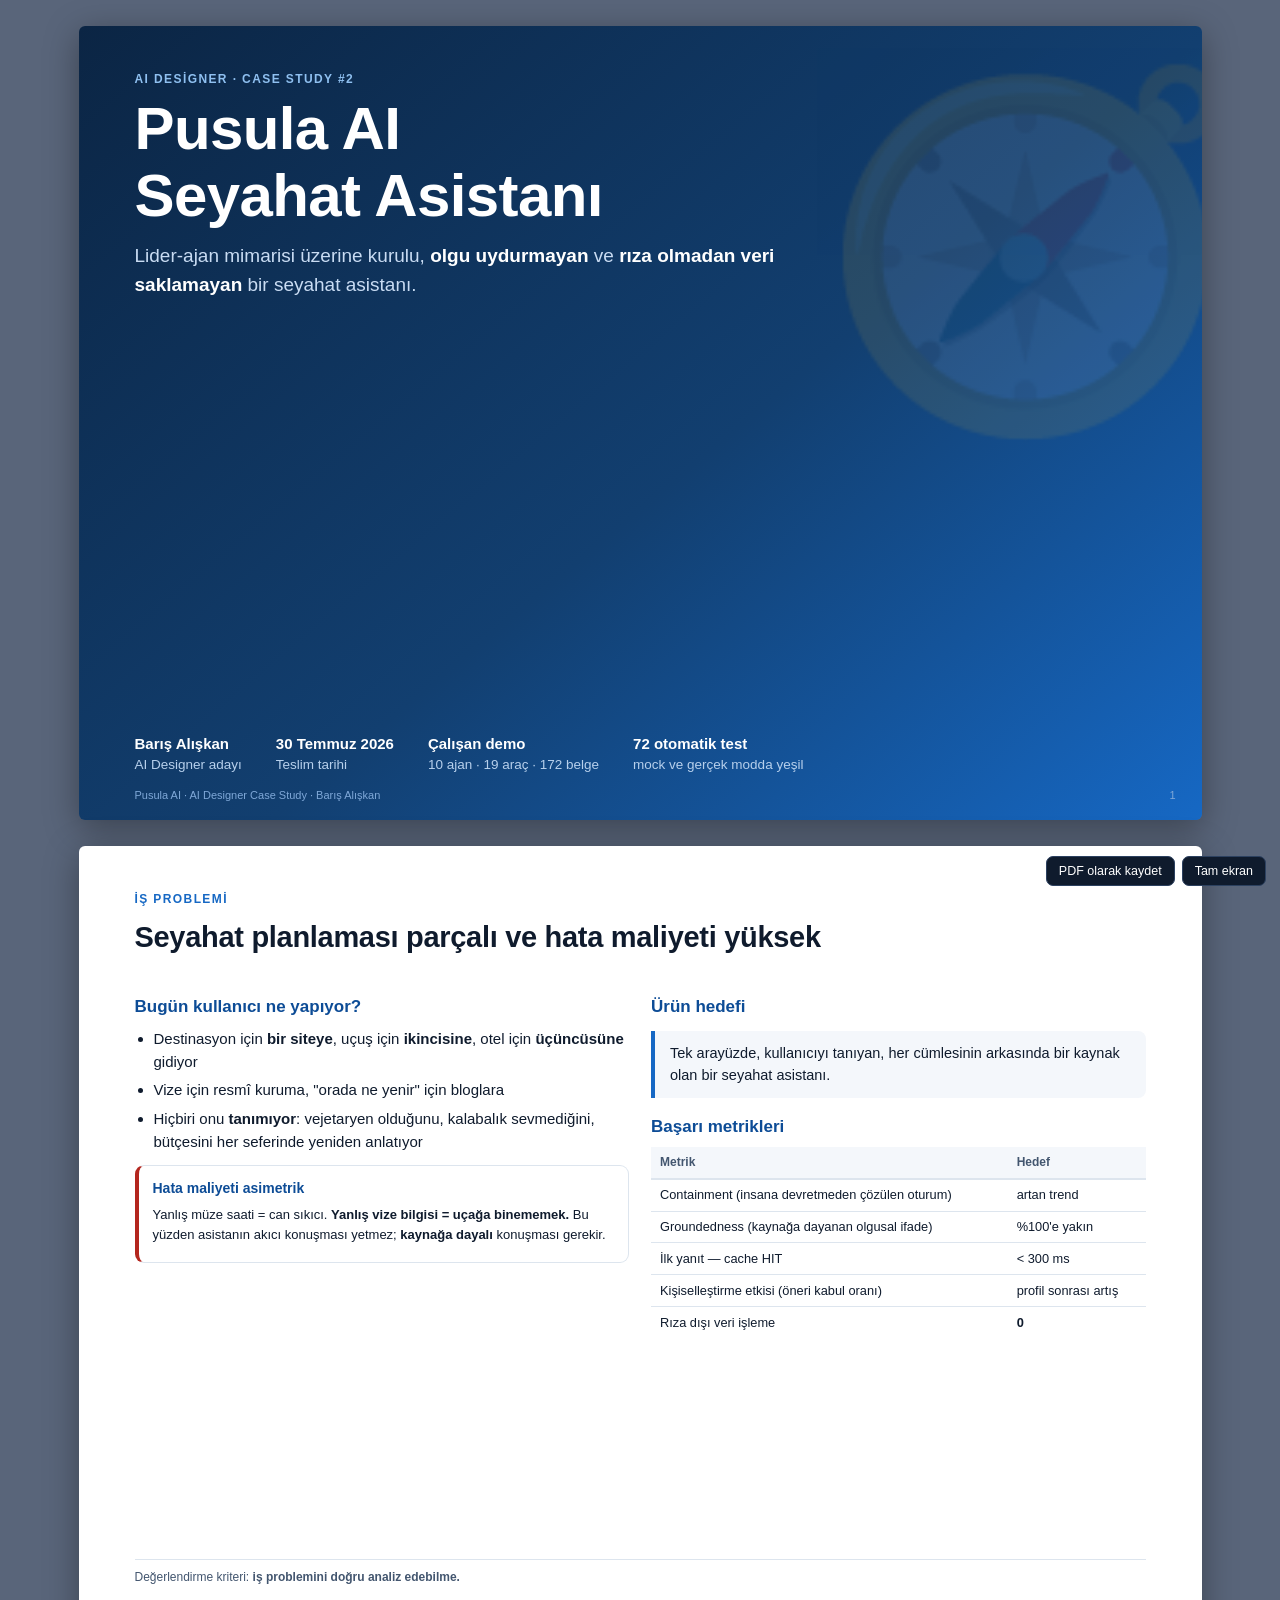
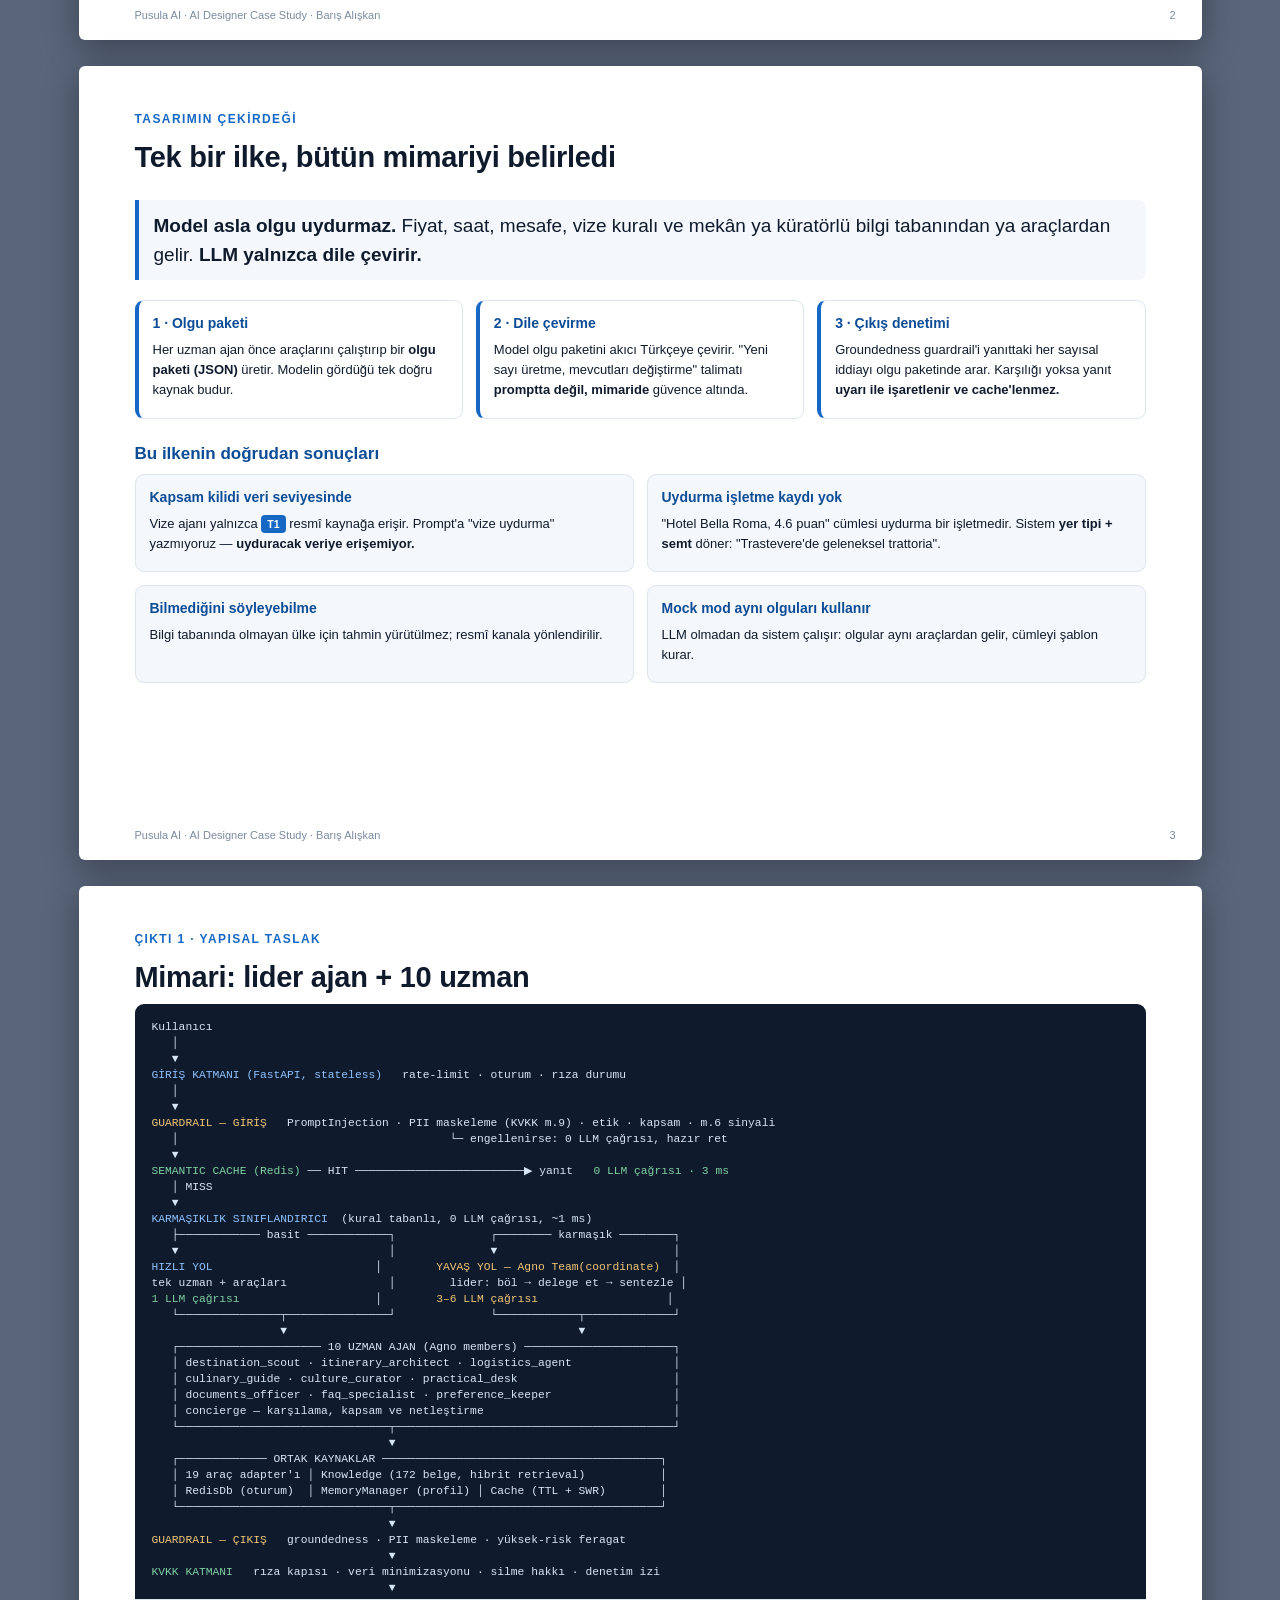
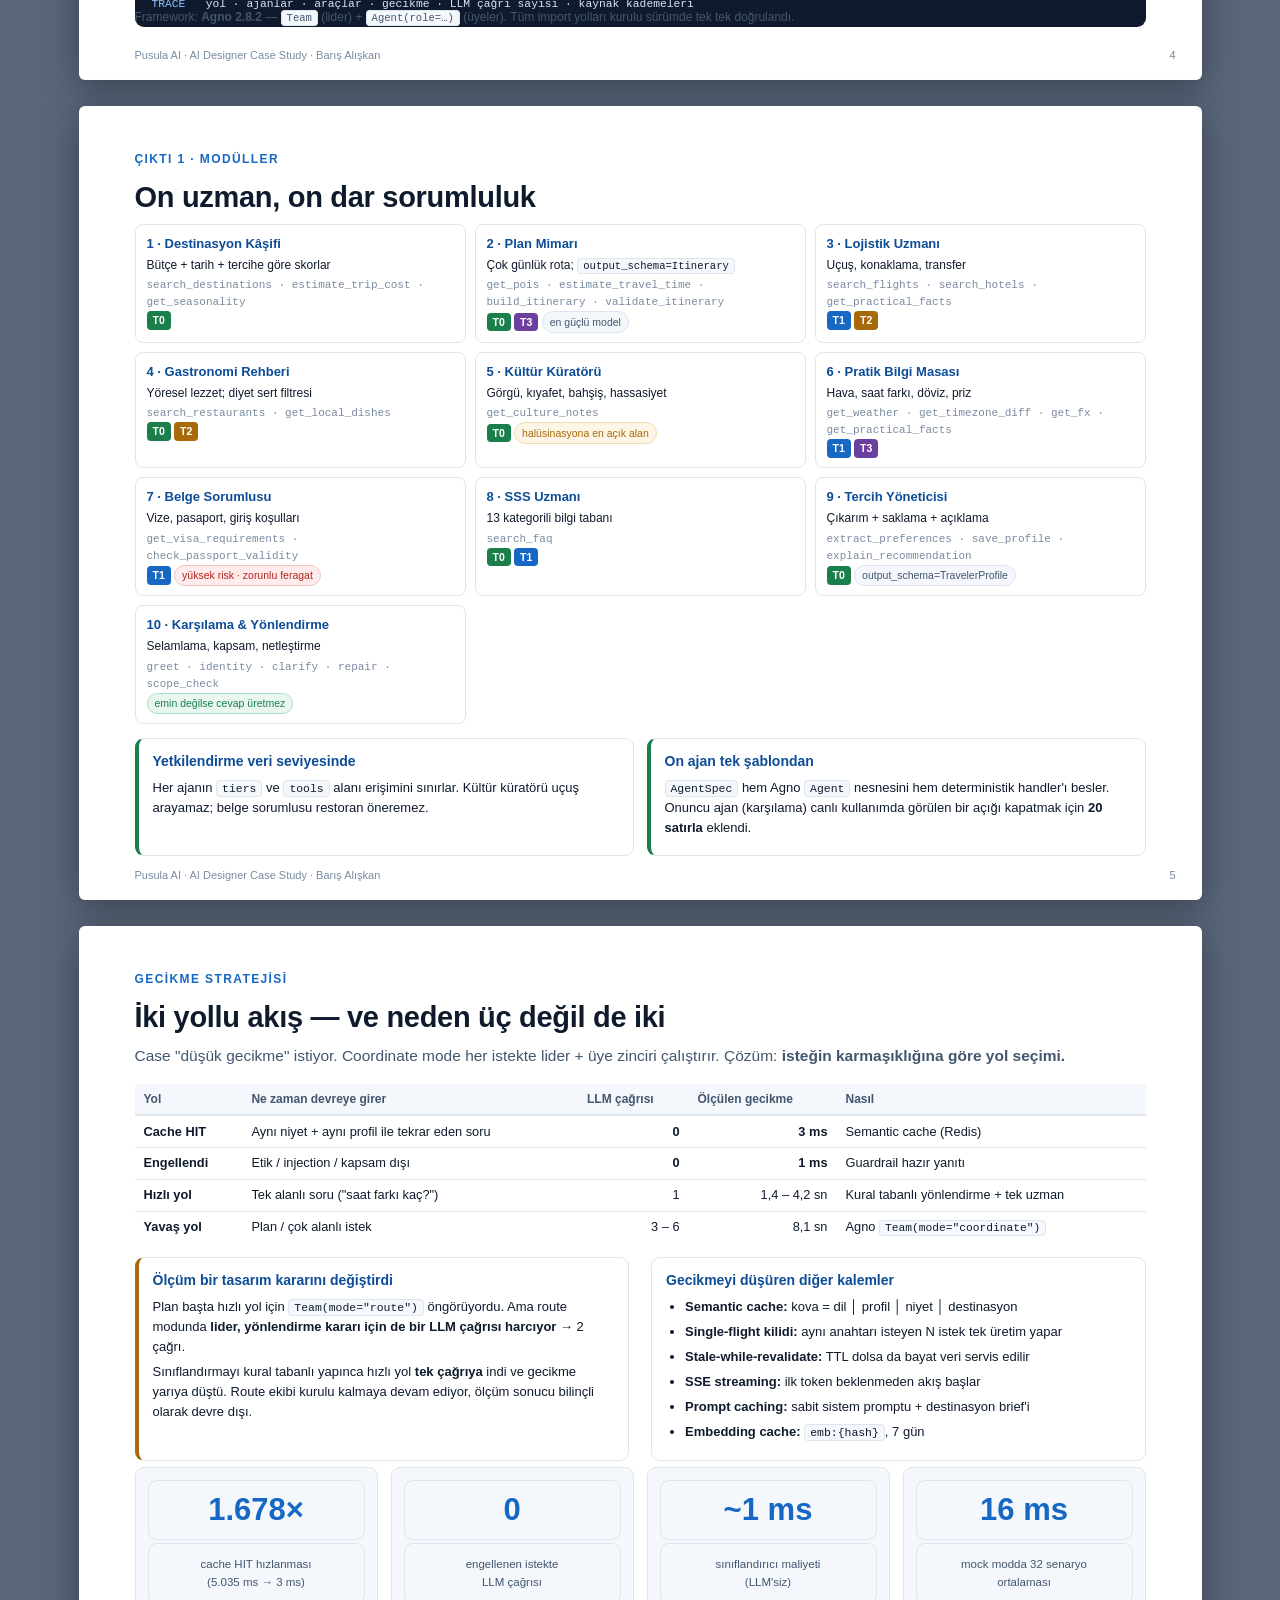
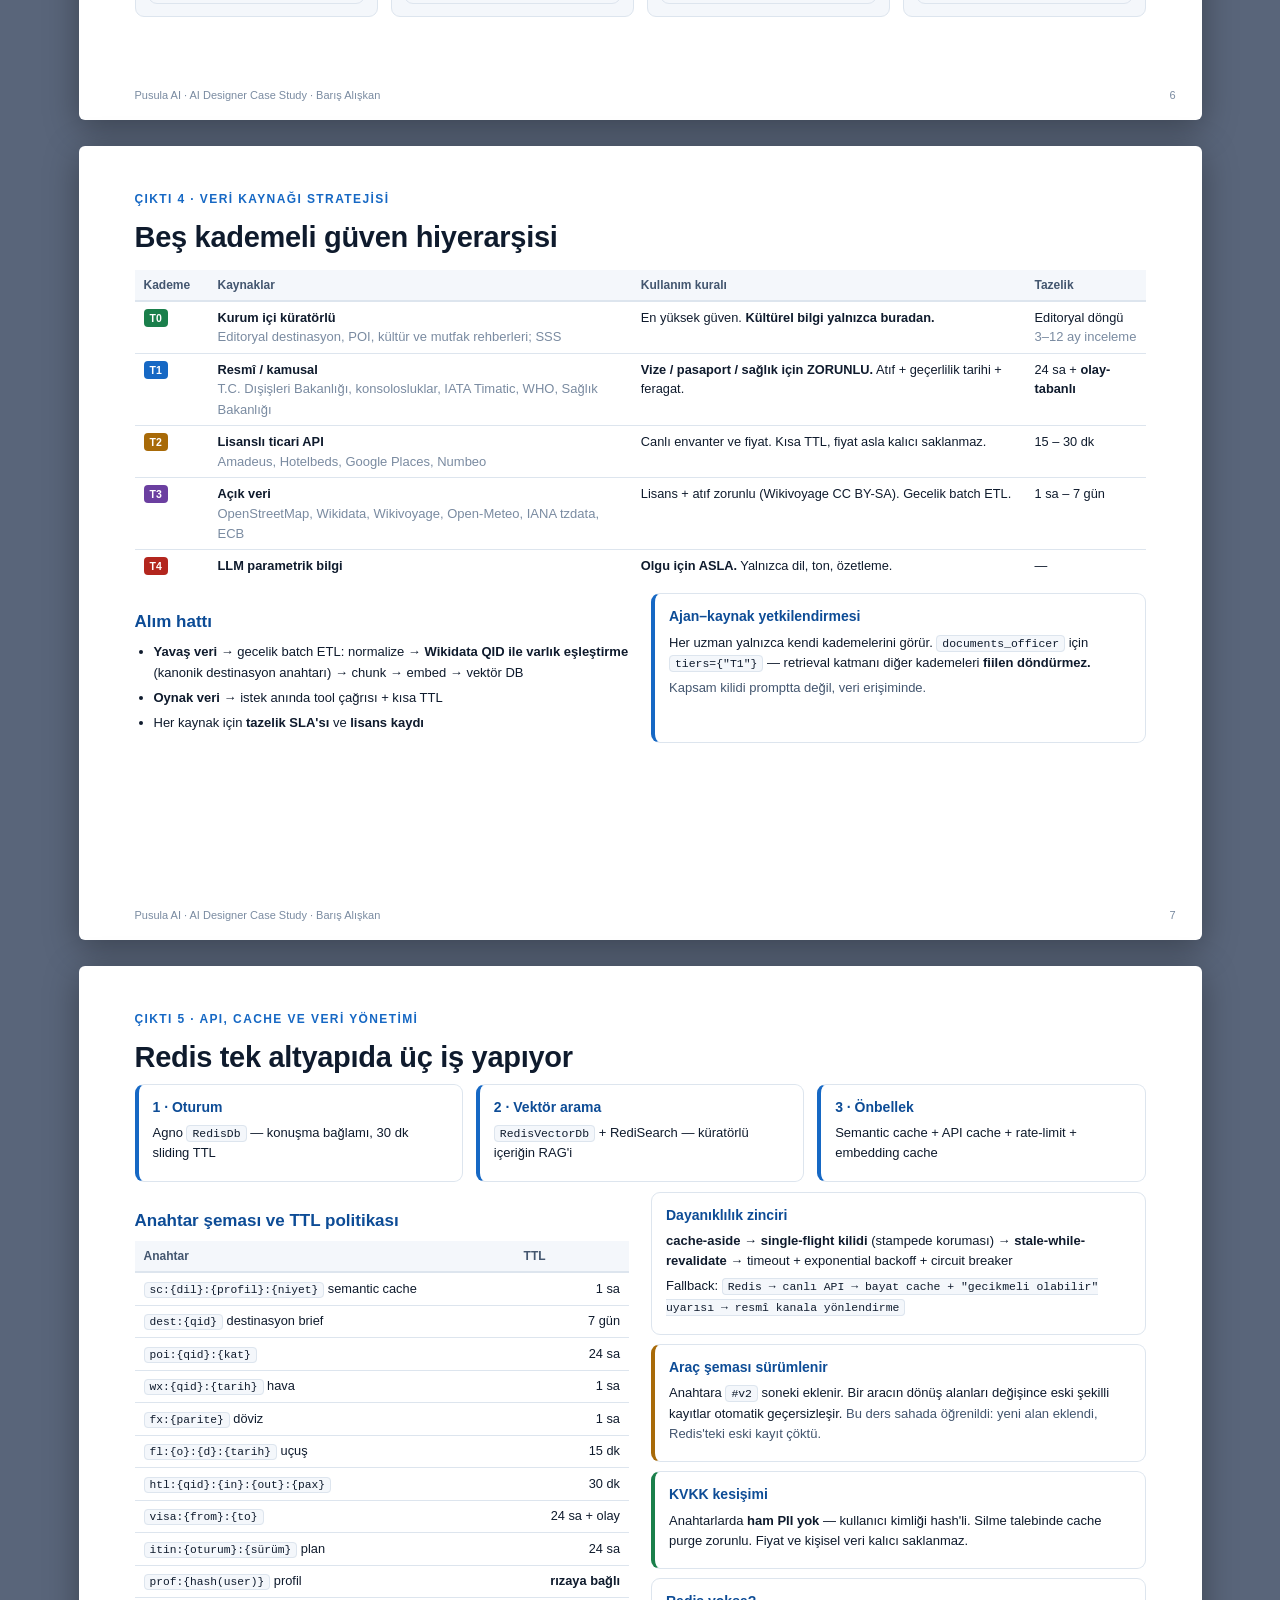
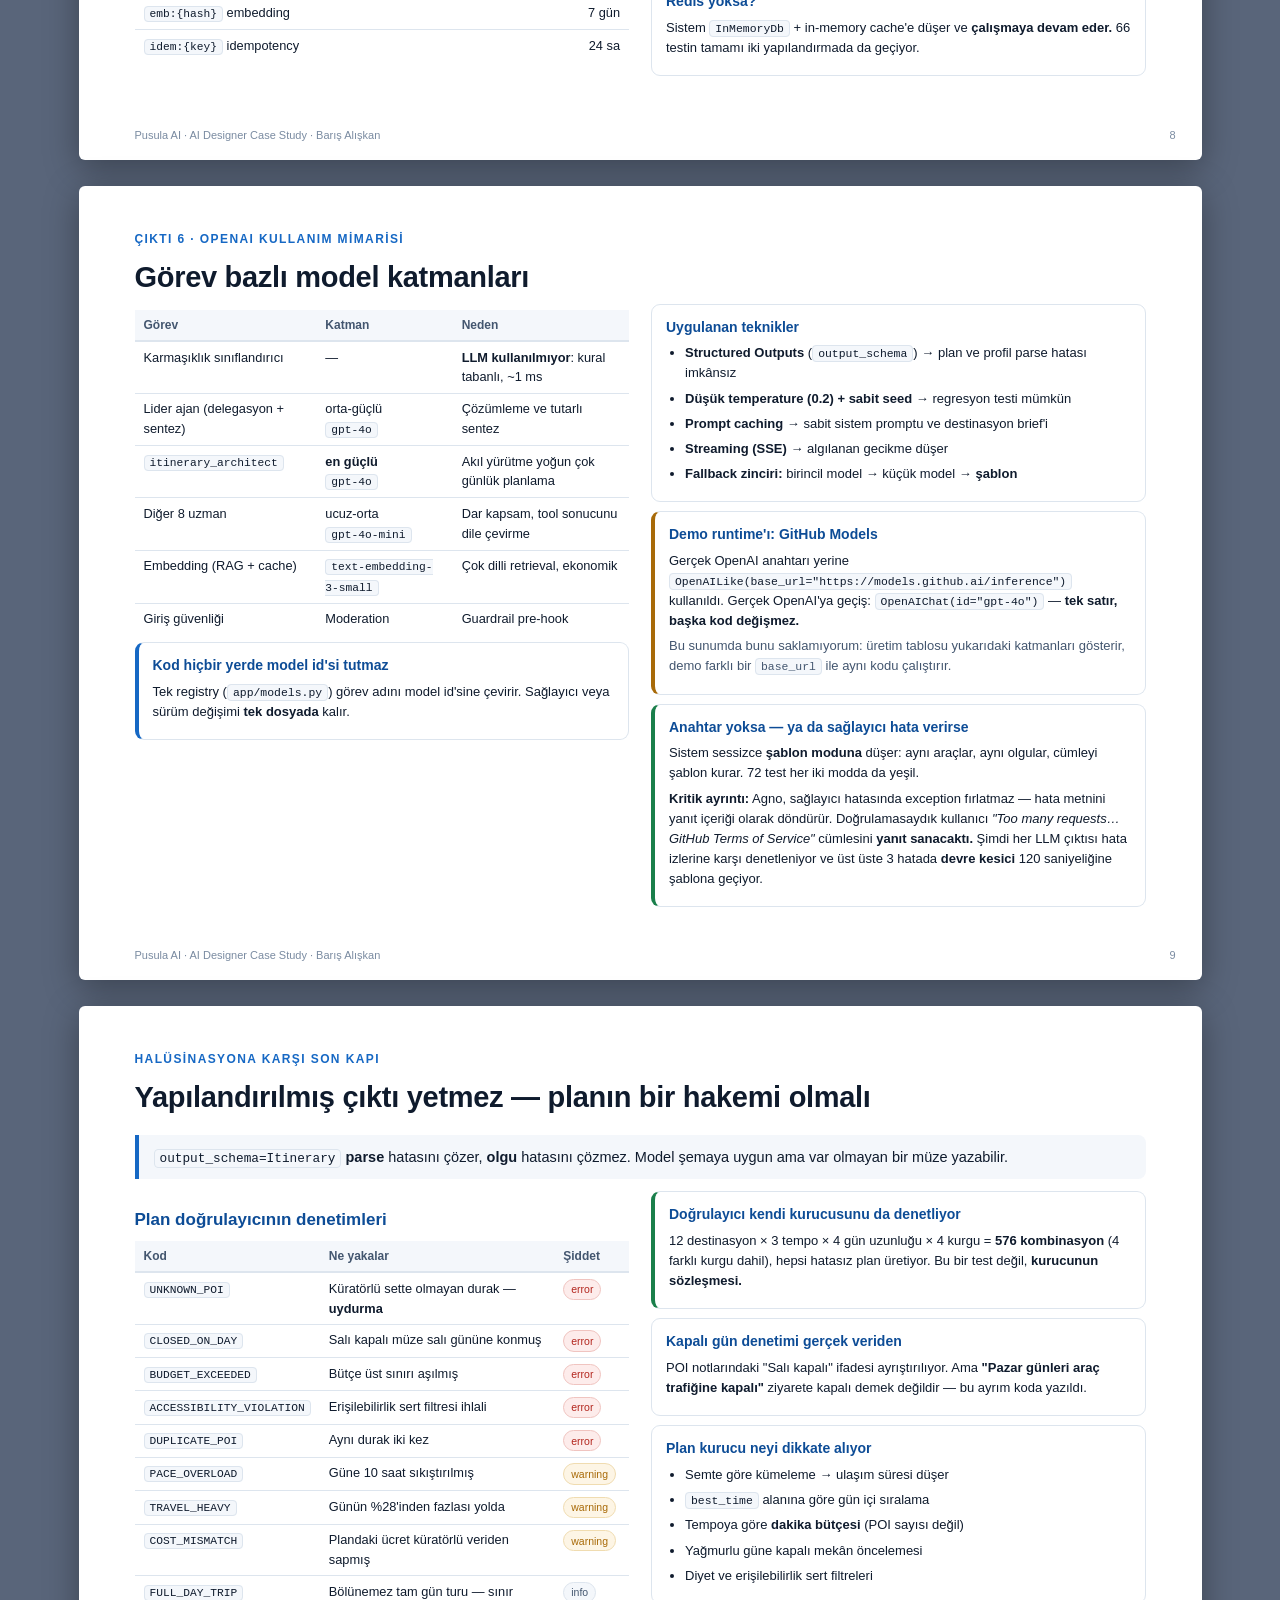
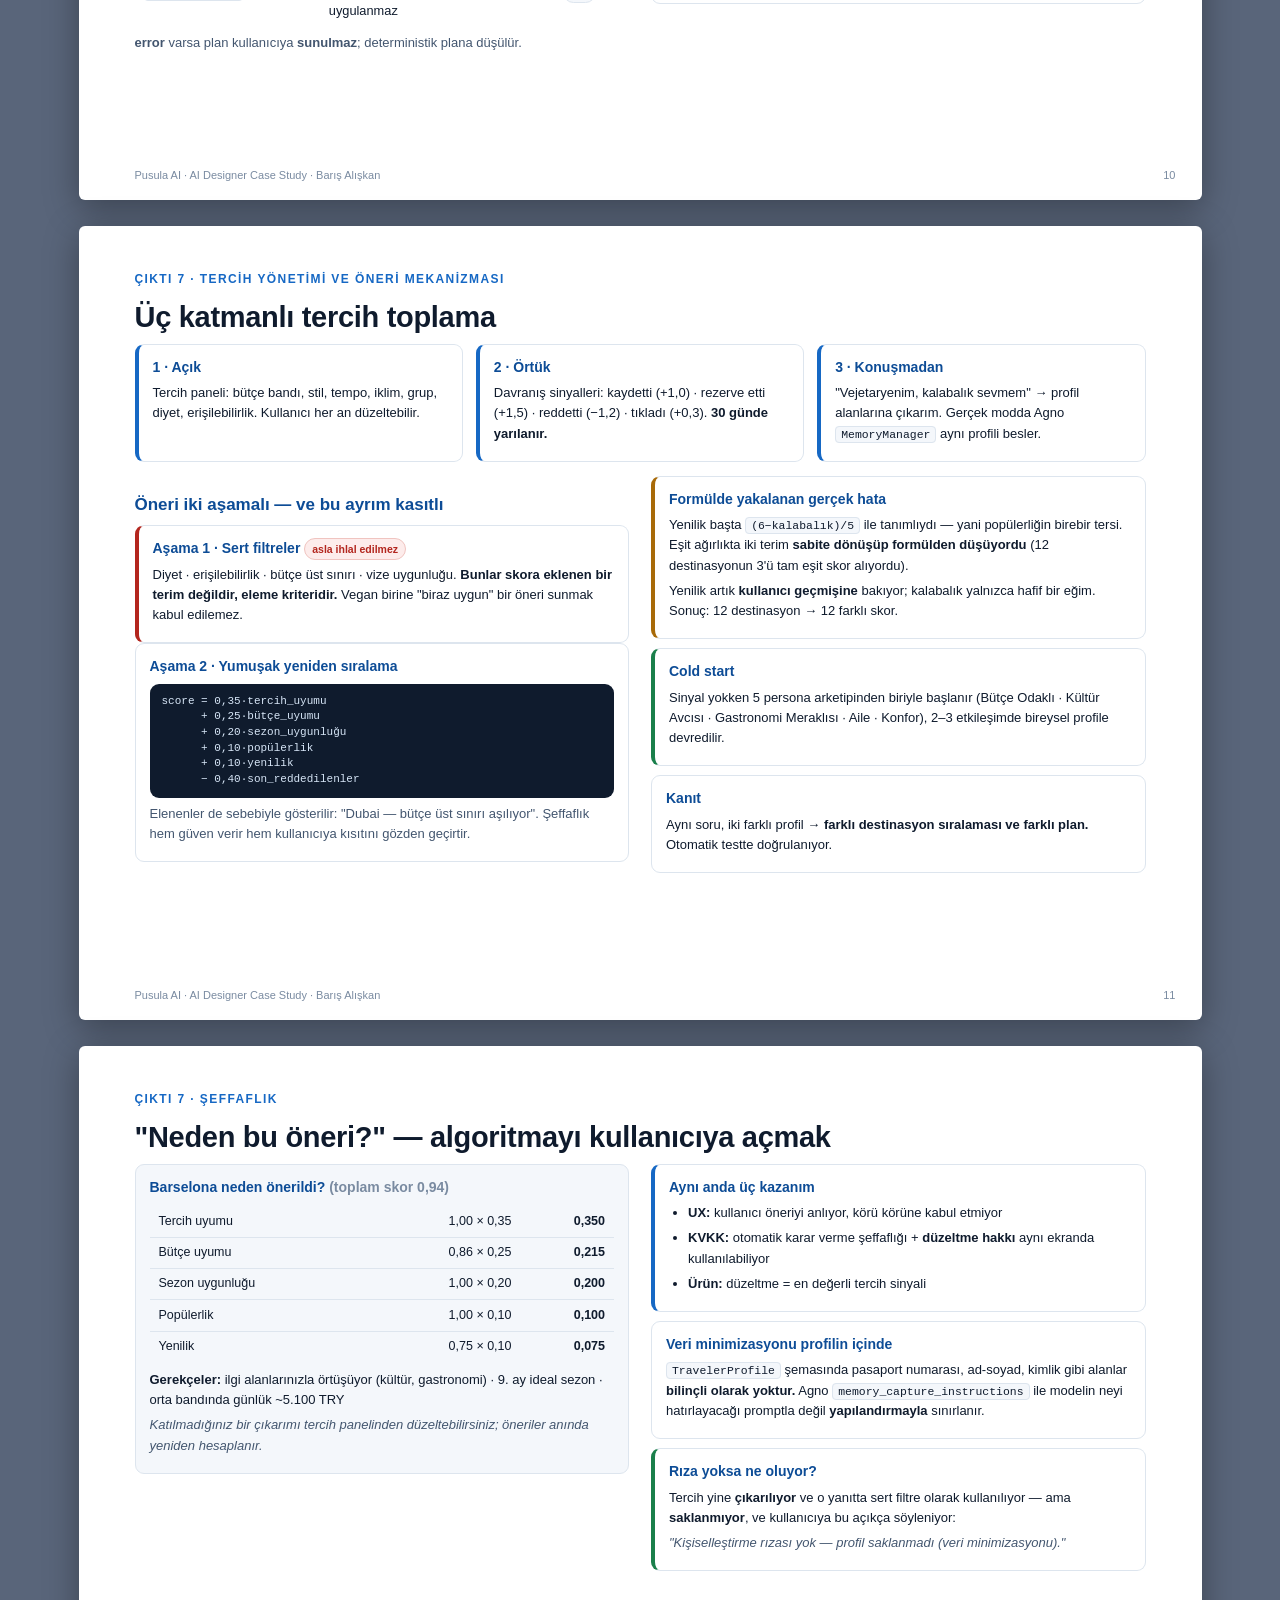
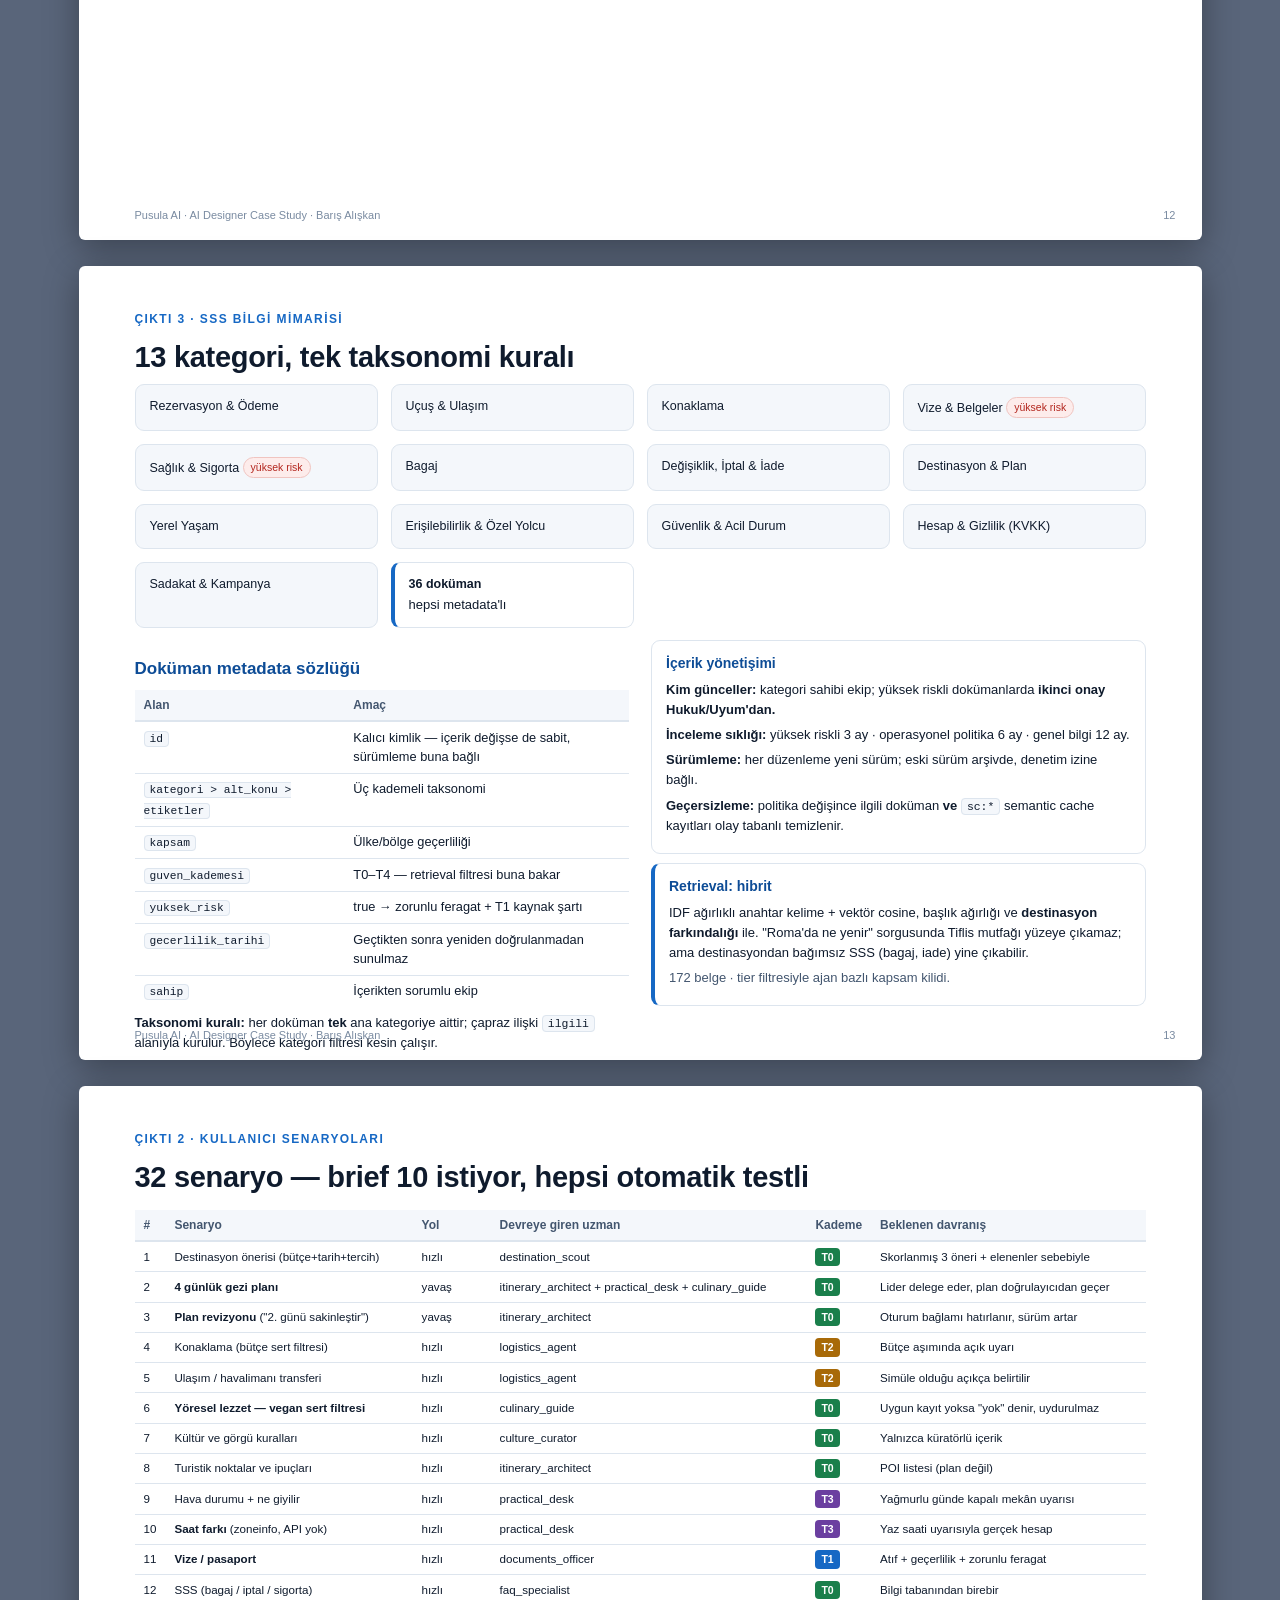
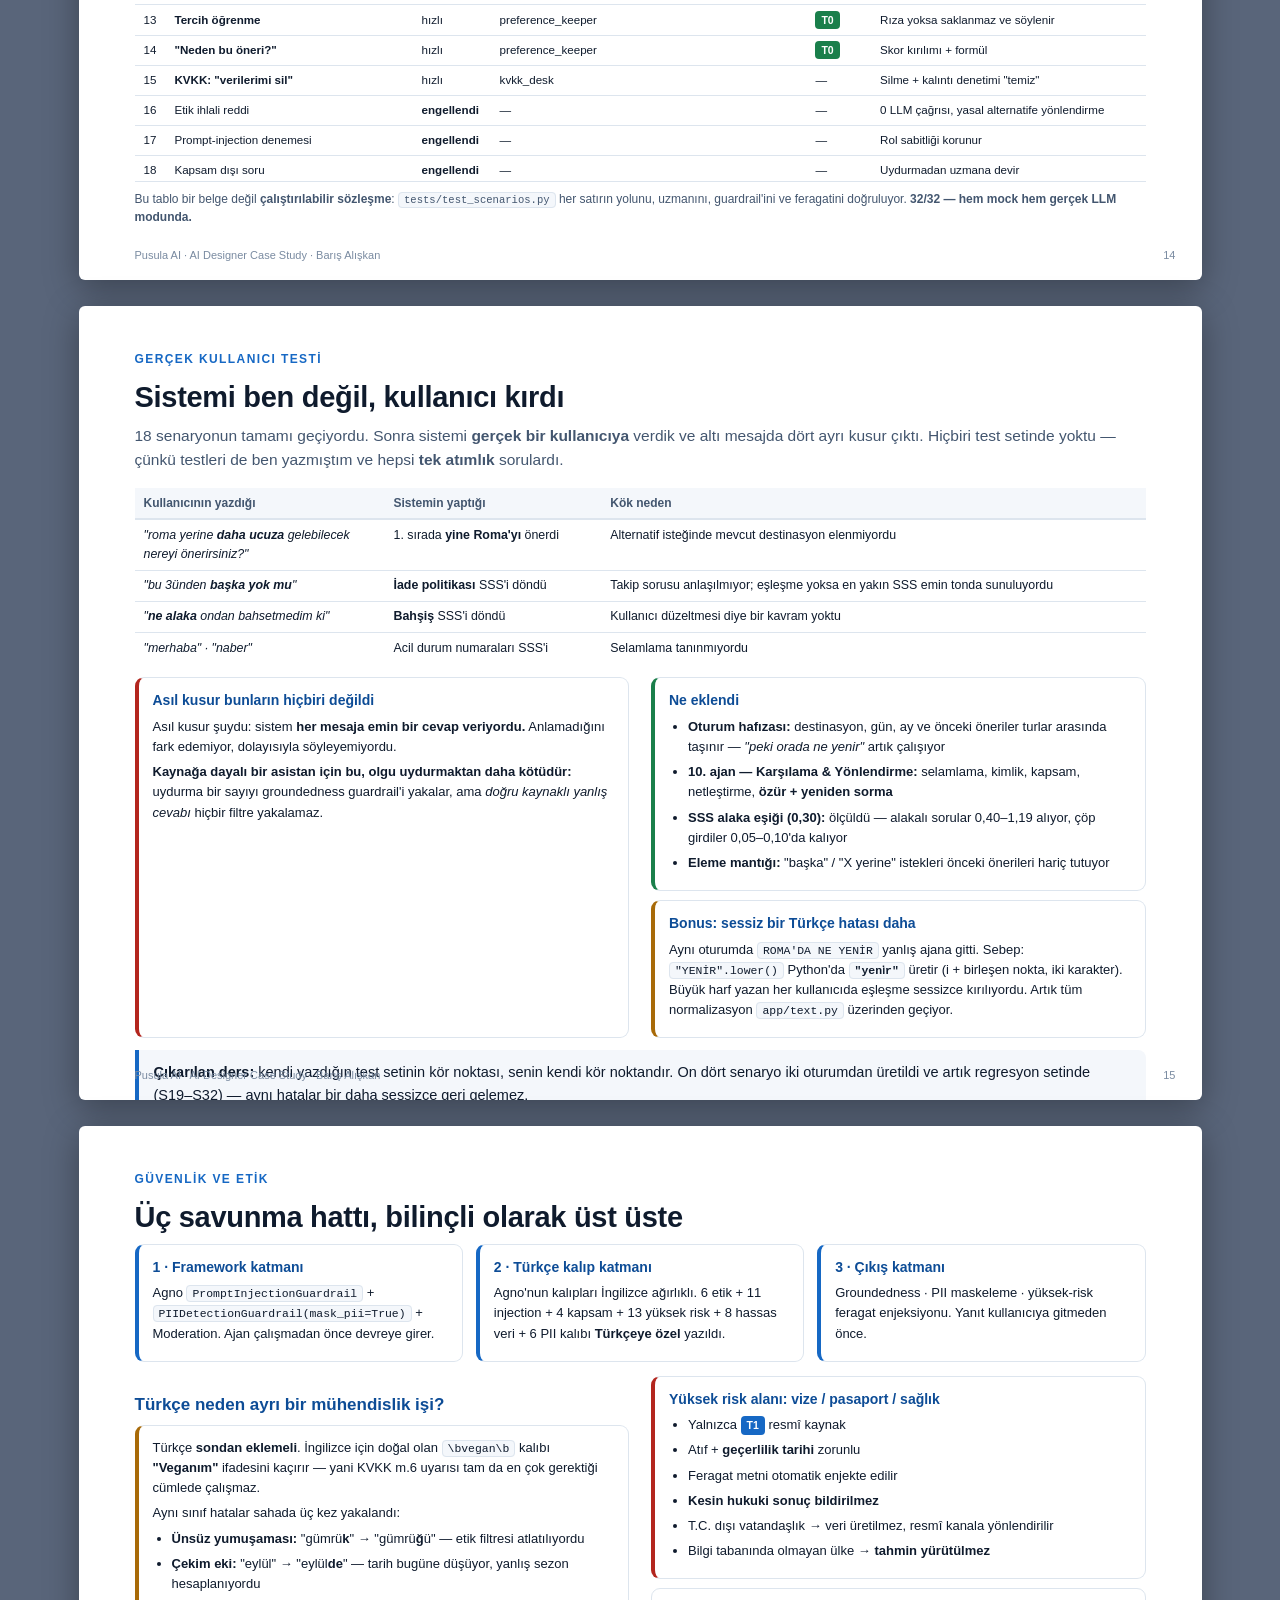
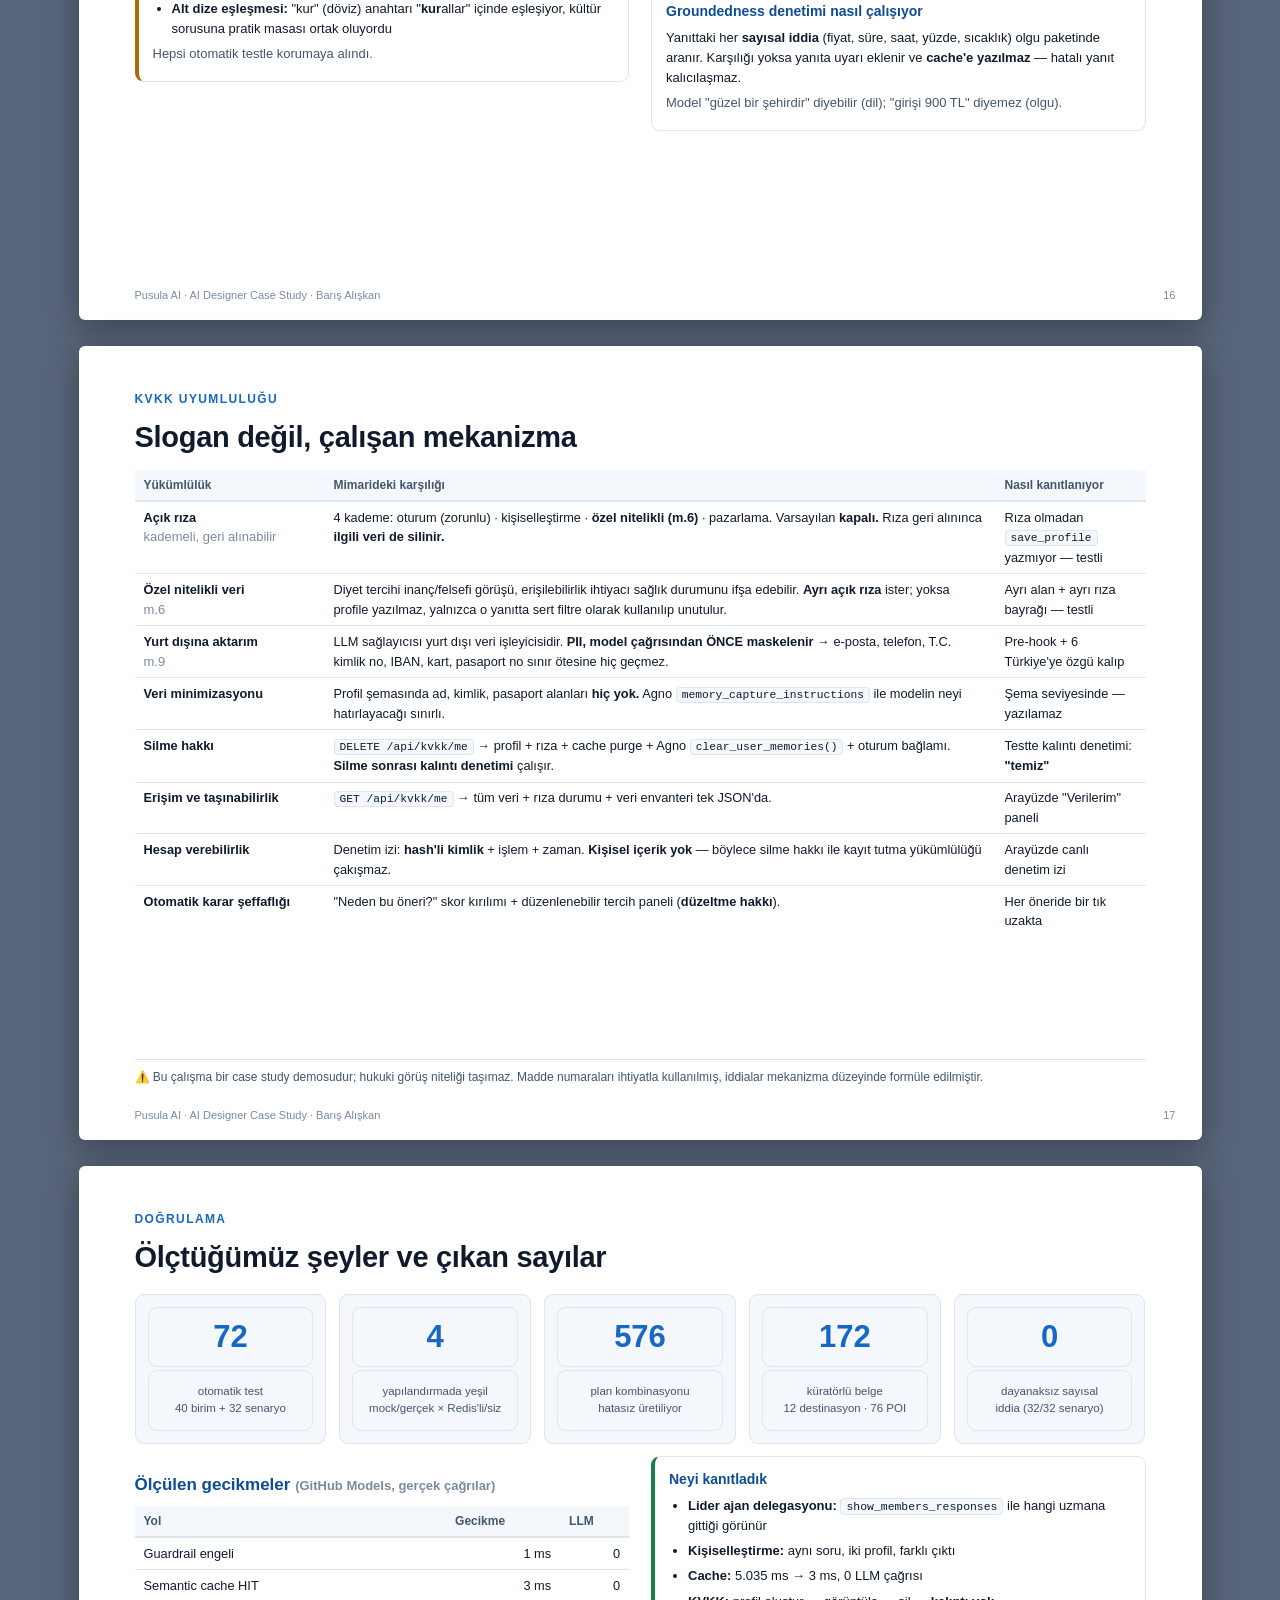
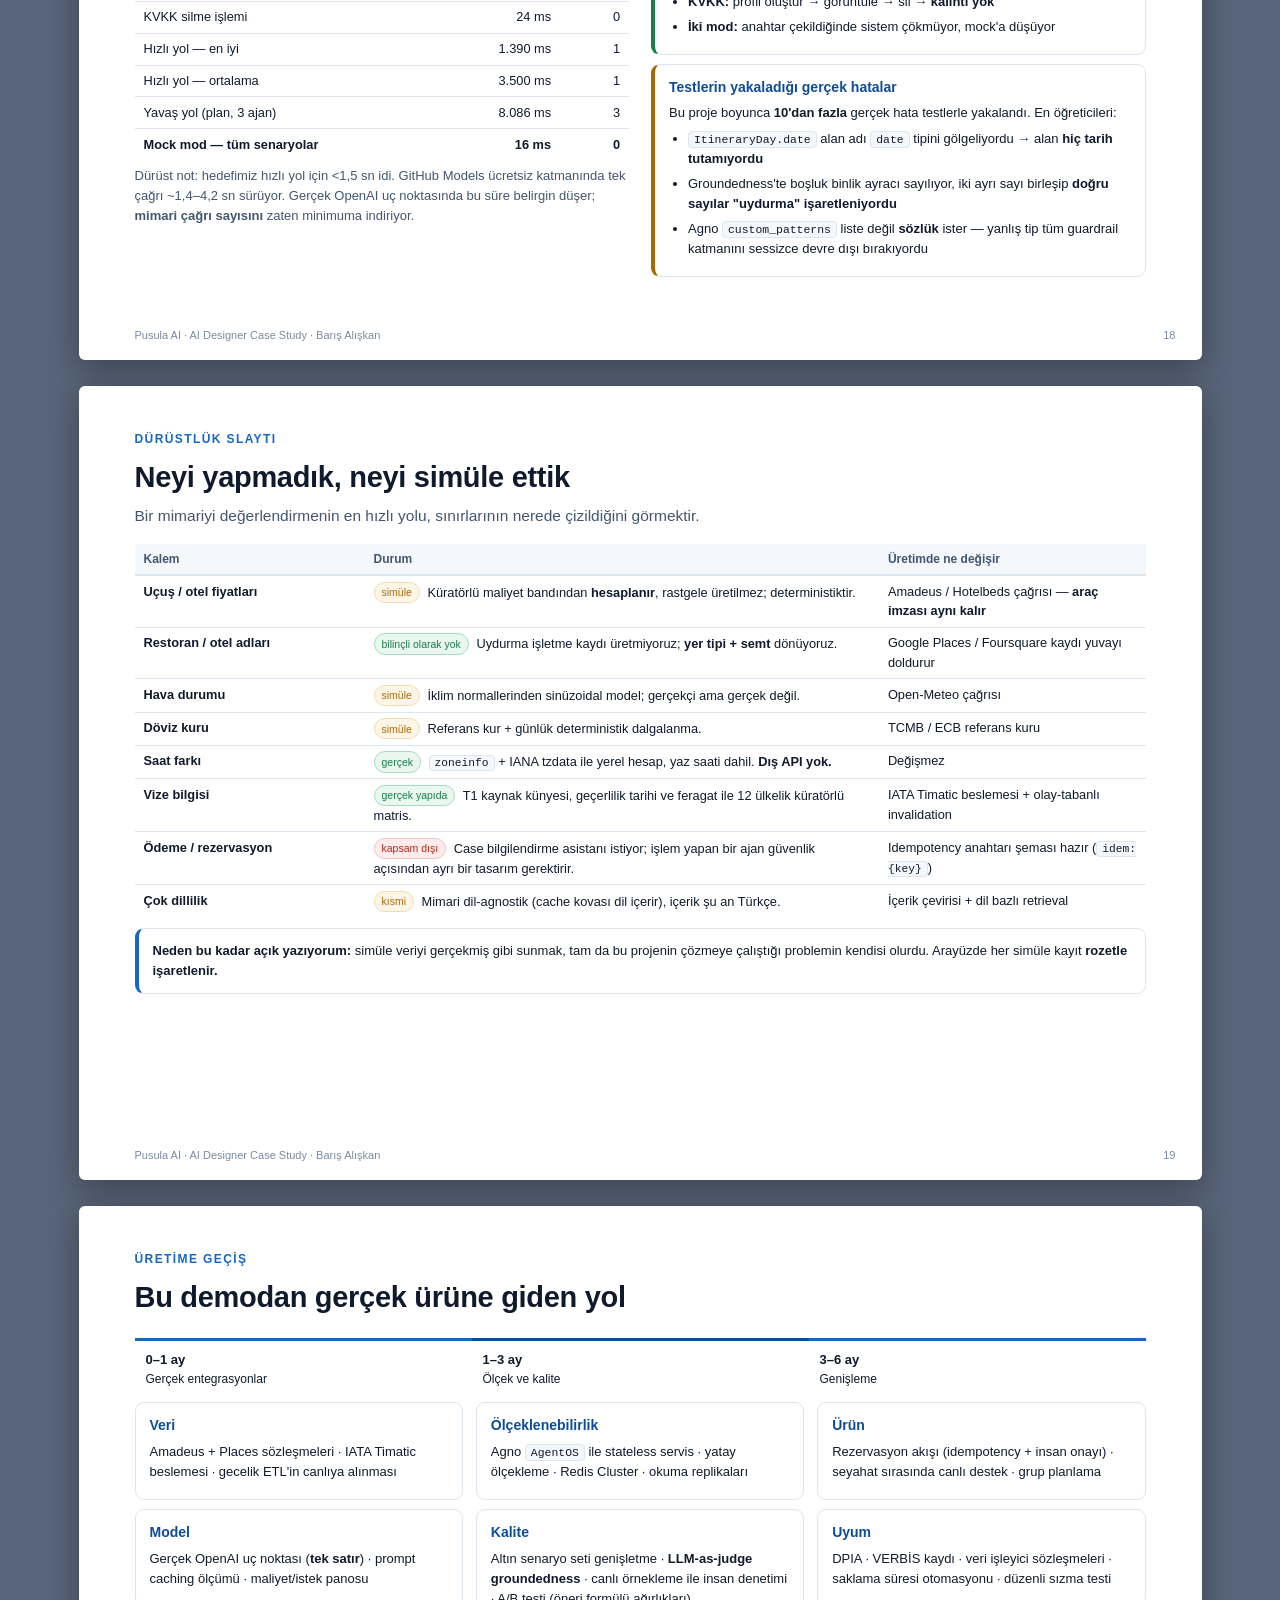
==== slides/index.html @ 769e7e32 "Uygulama katmanı: 10 ajanlı ekip, 19 araç, plan doğrulayıcı, arayüz ve teslim paketi - app/: lider a" ====
<!DOCTYPE html>
<html lang="tr">
<head>
<meta charset="utf-8">
<meta name="viewport" content="width=device-width, initial-scale=1">
<title>Pusula AI — Seyahat Asistanı · AI Designer Case Study</title>
<style>
/* Tek dosya, çevrimdışı. Ekranda sunum, Ctrl+P ile A4 yatay PDF.
   Renkler baskıda da korunsun diye print-color-adjust: exact. */
:root{
  --ink:#0f1b2d; --ink2:#43566f; --ink3:#7a8ba1; --line:#dde5ee;
  --bg:#ffffff; --soft:#f4f7fb; --accent:#1668c4; --accent2:#0d4c96;
  --ok:#1a7f4b; --warn:#a86a08; --danger:#b3261e; --purple:#6b3fa0;
  --t0:#1a7f4b; --t1:#1668c4; --t2:#a86a08; --t3:#6b3fa0; --t4:#b3261e;
}
*{box-sizing:border-box;-webkit-print-color-adjust:exact;print-color-adjust:exact}
html,body{margin:0;padding:0;background:#59657a;
  font:15px/1.55 "Segoe UI",-apple-system,Roboto,Helvetica,Arial,sans-serif;color:var(--ink)}
.deck{padding:26px 0}
.slide{
  width:1123px;height:794px;margin:0 auto 26px;background:var(--bg);
  padding:44px 56px;position:relative;overflow:hidden;
  box-shadow:0 8px 34px rgba(0,0,0,.34);border-radius:6px;
  display:flex;flex-direction:column;
}
h1{font-size:44px;line-height:1.12;margin:0 0 12px;letter-spacing:-.6px}
h2{font-size:29px;margin:0 0 4px;letter-spacing:-.3px}
h3{font-size:17px;margin:16px 0 7px;color:var(--accent2)}
.sub{color:var(--ink2);font-size:15.5px;margin:0 0 16px}
.eyebrow{color:var(--accent);font-size:12px;font-weight:700;letter-spacing:1.4px;
  text-transform:uppercase;margin:0 0 6px}
p{margin:0 0 9px}
ul{margin:6px 0 10px;padding-left:19px}
li{margin:5px 0}
b,strong{font-weight:650}
.small{font-size:13px}
.dim{color:var(--ink2)}
.faint{color:var(--ink3)}
code{background:var(--soft);border:1px solid var(--line);border-radius:4px;
  padding:1px 5px;font-family:ui-monospace,Menlo,Consolas,monospace;font-size:.88em}
.slide::after{content:attr(data-no);position:absolute;right:26px;bottom:16px;
  font-size:11px;color:var(--ink3)}
.slide::before{content:"Pusula AI · AI Designer Case Study · Barış Alışkan";
  position:absolute;left:56px;bottom:16px;font-size:11px;color:var(--ink3)}
.body{flex:1;min-height:0}

/* Kapak */
.cover{background:linear-gradient(140deg,#0b2544 0%,#123f70 55%,#1668c4 100%);color:#fff}
.cover h1{font-size:60px;color:#fff}
.cover .sub,.cover p{color:#c9dcf3}
.cover::before,.cover::after{color:#7fa8d8}
.cover .meta{margin-top:auto;display:flex;gap:34px;font-size:13.5px;color:#b7d0ec}
.cover .meta b{color:#fff;display:block;font-size:15px}
.compass{position:absolute;right:-40px;top:-40px;font-size:340px;opacity:.09}

/* Izgaralar */
.grid{display:grid;gap:13px}
.g2{grid-template-columns:1fr 1fr}
.g3{grid-template-columns:repeat(3,1fr)}
.g4{grid-template-columns:repeat(4,1fr)}
.box{border:1px solid var(--line);border-radius:9px;padding:12px 14px;background:var(--bg)}
.box.soft{background:var(--soft)}
.box h4{margin:0 0 5px;font-size:14px;color:var(--accent2)}
.box p{font-size:13px;margin:0 0 5px}
.box.accent{border-left:4px solid var(--accent)}
.box.ok{border-left:4px solid var(--ok)}
.box.warn{border-left:4px solid var(--warn)}
.box.danger{border-left:4px solid var(--danger)}

table{width:100%;border-collapse:collapse;font-size:12.8px;margin:6px 0}
th{text-align:left;background:var(--soft);color:var(--ink2);font-weight:650;
  padding:6px 9px;border-bottom:2px solid var(--line);font-size:12px}
td{padding:5.5px 9px;border-bottom:1px solid var(--line);vertical-align:top}
tr:last-child td{border-bottom:none}
td.num{font-variant-numeric:tabular-nums;text-align:right;white-space:nowrap}

.tier{display:inline-block;font-size:10.5px;font-weight:700;padding:1px 6px;
  border-radius:4px;color:#fff}
.T0{background:var(--t0)}.T1{background:var(--t1)}.T2{background:var(--t2)}
.T3{background:var(--t3)}.T4{background:var(--t4)}

.kpi{display:flex;gap:13px;margin:10px 0}
.kpi div{flex:1;border:1px solid var(--line);border-radius:9px;padding:12px;
  text-align:center;background:var(--soft)}
.kpi .n{font-size:31px;font-weight:700;color:var(--accent);line-height:1.1;
  font-variant-numeric:tabular-nums}
.kpi .l{font-size:11.5px;color:var(--ink2);margin-top:3px}

.flow{font-family:ui-monospace,Menlo,Consolas,monospace;font-size:11.3px;
  line-height:1.42;background:#0f1b2d;color:#d7e6f7;border-radius:9px;
  padding:15px 17px;white-space:pre;overflow:hidden}
.flow .hl{color:#7fd1a0}
.flow .hl2{color:#8ec2ff}
.flow .hl3{color:#f0c674}

.badge{display:inline-block;font-size:10.5px;padding:1.5px 7px;border-radius:999px;
  border:1px solid var(--line);background:var(--soft);color:var(--ink2);margin-right:4px}
.badge.g{border-color:#a8dcc0;background:#e9f7ef;color:var(--ok)}
.badge.r{border-color:#f0c4c0;background:#fdeceb;color:var(--danger)}
.badge.y{border-color:#f0dcb0;background:#fdf5e5;color:var(--warn)}

.quote{border-left:4px solid var(--accent);background:var(--soft);padding:11px 15px;
  border-radius:0 8px 8px 0;font-size:14.5px;margin:11px 0}
.note{font-size:12px;color:var(--ink2);border-top:1px solid var(--line);
  padding-top:8px;margin-top:auto}

.agents{display:grid;grid-template-columns:repeat(3,1fr);gap:9px}
.agent{border:1px solid var(--line);border-radius:8px;padding:9px 11px;font-size:12px}
.agent b{display:block;font-size:13px;color:var(--accent2);margin-bottom:2px}
.agent .tools{color:var(--ink3);font-size:11px;margin-top:3px;font-family:ui-monospace,Menlo,monospace}

.two{display:grid;grid-template-columns:1fr 1fr;gap:22px}
.stack{display:flex;flex-direction:column;gap:9px}

.timeline{display:flex;gap:0;margin:14px 0}
.timeline div{flex:1;border-top:3px solid var(--accent);padding:9px 11px 0;font-size:12px}
.timeline div:nth-child(even){border-color:var(--accent2)}
.timeline b{display:block;font-size:13px}

@media print{
  html,body{background:#fff}
  .deck{padding:0}
  .slide{margin:0;box-shadow:none;border-radius:0;page-break-after:always;
    width:297mm;height:209.5mm;padding:13mm 15mm}
  .noprint{display:none}
}
.toolbar{position:fixed;right:14px;bottom:14px;z-index:99;display:flex;gap:7px}
.toolbar button{background:#0f1b2d;color:#fff;border:1px solid #2c4160;border-radius:7px;padding:7px 12px;cursor:pointer;font-size:12.5px}
</style>
</head>
<body>
<div class="deck" id="deck">

<!-- 1 ───────────────────────────────────────────────── -->
<section class="slide cover" data-no="1">
  <div class="compass">🧭</div>
  <p class="eyebrow" style="color:#8fc0f0">AI Designer · Case Study #2</p>
  <h1>Pusula AI<br>Seyahat Asistanı</h1>
  <p class="sub" style="font-size:19px;max-width:640px">
    Lider-ajan mimarisi üzerine kurulu, <b style="color:#fff">olgu uydurmayan</b>
    ve <b style="color:#fff">rıza olmadan veri saklamayan</b> bir seyahat asistanı.
  </p>
  <div class="meta">
    <div><b>Barış Alışkan</b>AI Designer adayı</div>
    <div><b>30 Temmuz 2026</b>Teslim tarihi</div>
    <div><b>Çalışan demo</b>10 ajan · 19 araç · 172 belge</div>
    <div><b>72 otomatik test</b>mock ve gerçek modda yeşil</div>
  </div>
</section>

<!-- 2 ───────────────────────────────────────────────── -->
<section class="slide" data-no="2">
  <p class="eyebrow">İş problemi</p>
  <h2>Seyahat planlaması parçalı ve hata maliyeti yüksek</h2>
  <div class="body">
    <div class="two" style="margin-top:14px">
      <div>
        <h3>Bugün kullanıcı ne yapıyor?</h3>
        <ul>
          <li>Destinasyon için <b>bir siteye</b>, uçuş için <b>ikincisine</b>, otel için
              <b>üçüncüsüne</b> gidiyor</li>
          <li>Vize için resmî kuruma, "orada ne yenir" için bloglara</li>
          <li>Hiçbiri onu <b>tanımıyor</b>: vejetaryen olduğunu, kalabalık sevmediğini,
              bütçesini her seferinde yeniden anlatıyor</li>
        </ul>
        <div class="box danger" style="margin-top:12px">
          <h4>Hata maliyeti asimetrik</h4>
          <p>Yanlış müze saati = can sıkıcı. <b>Yanlış vize bilgisi = uçağa binememek.</b>
             Bu yüzden asistanın akıcı konuşması yetmez; <b>kaynağa dayalı</b> konuşması gerekir.</p>
        </div>
      </div>
      <div>
        <h3>Ürün hedefi</h3>
        <div class="quote">Tek arayüzde, kullanıcıyı tanıyan, her cümlesinin arkasında
          bir kaynak olan bir seyahat asistanı.</div>
        <h3>Başarı metrikleri</h3>
        <table>
          <tr><th>Metrik</th><th>Hedef</th></tr>
          <tr><td>Containment (insana devretmeden çözülen oturum)</td><td>artan trend</td></tr>
          <tr><td>Groundedness (kaynağa dayanan olgusal ifade)</td><td>%100'e yakın</td></tr>
          <tr><td>İlk yanıt — cache HIT</td><td>&lt; 300 ms</td></tr>
          <tr><td>Kişiselleştirme etkisi (öneri kabul oranı)</td><td>profil sonrası artış</td></tr>
          <tr><td>Rıza dışı veri işleme</td><td><b>0</b></td></tr>
        </table>
      </div>
    </div>
  </div>
  <p class="note">Değerlendirme kriteri: <b>iş problemini doğru analiz edebilme.</b></p>
</section>

<!-- 3 ───────────────────────────────────────────────── -->
<section class="slide" data-no="3">
  <p class="eyebrow">Tasarımın çekirdeği</p>
  <h2>Tek bir ilke, bütün mimariyi belirledi</h2>
  <div class="body">
    <div class="quote" style="font-size:19px;margin:16px 0 20px">
      <b>Model asla olgu uydurmaz.</b> Fiyat, saat, mesafe, vize kuralı ve mekân
      ya küratörlü bilgi tabanından ya araçlardan gelir. <b>LLM yalnızca dile çevirir.</b>
    </div>
    <div class="grid g3">
      <div class="box accent">
        <h4>1 · Olgu paketi</h4>
        <p>Her uzman ajan önce araçlarını çalıştırıp bir <b>olgu paketi (JSON)</b> üretir.
           Modelin gördüğü tek doğru kaynak budur.</p>
      </div>
      <div class="box accent">
        <h4>2 · Dile çevirme</h4>
        <p>Model olgu paketini akıcı Türkçeye çevirir. "Yeni sayı üretme, mevcutları
           değiştirme" talimatı <b>promptta değil, mimaride</b> güvence altında.</p>
      </div>
      <div class="box accent">
        <h4>3 · Çıkış denetimi</h4>
        <p>Groundedness guardrail'i yanıttaki her sayısal iddiayı olgu paketinde arar.
           Karşılığı yoksa yanıt <b>uyarı ile işaretlenir ve cache'lenmez.</b></p>
      </div>
    </div>
    <h3 style="margin-top:22px">Bu ilkenin doğrudan sonuçları</h3>
    <div class="grid g2">
      <div class="box soft"><h4>Kapsam kilidi veri seviyesinde</h4>
        <p>Vize ajanı yalnızca <span class="tier T1">T1</span> resmî kaynağa erişir.
        Prompt'a "vize uydurma" yazmıyoruz — <b>uyduracak veriye erişemiyor.</b></p></div>
      <div class="box soft"><h4>Uydurma işletme kaydı yok</h4>
        <p>"Hotel Bella Roma, 4.6 puan" cümlesi uydurma bir işletmedir. Sistem
        <b>yer tipi + semt</b> döner: "Trastevere'de geleneksel trattoria".</p></div>
      <div class="box soft"><h4>Bilmediğini söyleyebilme</h4>
        <p>Bilgi tabanında olmayan ülke için tahmin yürütülmez; resmî kanala yönlendirilir.</p></div>
      <div class="box soft"><h4>Mock mod aynı olguları kullanır</h4>
        <p>LLM olmadan da sistem çalışır: olgular aynı araçlardan gelir, cümleyi şablon kurar.</p></div>
    </div>
  </div>
</section>

<!-- 4 ───────────────────────────────────────────────── -->
<section class="slide" data-no="4">
  <p class="eyebrow">Çıktı 1 · Yapısal taslak</p>
  <h2>Mimari: lider ajan + 10 uzman</h2>
  <div class="body">
<div class="flow">Kullanıcı
   │
   ▼
<span class="hl2">GİRİŞ KATMANI (FastAPI, stateless)</span>   rate-limit · oturum · rıza durumu
   │
   ▼
<span class="hl3">GUARDRAIL — GİRİŞ</span>   PromptInjection · PII maskeleme (KVKK m.9) · etik · kapsam · m.6 sinyali
   │                                        └─ engellenirse: 0 LLM çağrısı, hazır ret
   ▼
<span class="hl">SEMANTIC CACHE (Redis)</span> ── HIT ─────────────────────────▶ yanıt   <span class="hl">0 LLM çağrısı · 3 ms</span>
   │ MISS
   ▼
<span class="hl2">KARMAŞIKLIK SINIFLANDIRICI</span>  (kural tabanlı, 0 LLM çağrısı, ~1 ms)
   ├──────────── basit ────────────┐              ┌──────── karmaşık ────────┐
   ▼                               │              ▼                          │
<span class="hl2">HIZLI YOL</span>                        │        <span class="hl3">YAVAŞ YOL — Agno Team(coordinate)</span>  │
tek uzman + araçları               │        lider: böl → delege et → sentezle │
<span class="hl">1 LLM çağrısı</span>                    │        <span class="hl3">3–6 LLM çağrısı</span>                   │
   └───────────────┬───────────────┘              └────────────┬─────────────┘
                   ▼                                           ▼
   ┌───────────────────── 10 UZMAN AJAN (Agno members) ──────────────────────┐
   │ destination_scout · itinerary_architect · logistics_agent               │
   │ culinary_guide · culture_curator · practical_desk                       │
   │ documents_officer · faq_specialist · preference_keeper                  │
   │ concierge — karşılama, kapsam ve netleştirme                            │
   └───────────────────────────────┬─────────────────────────────────────────┘
                                   ▼
   ┌───────────── ORTAK KAYNAKLAR ─────────────────────────────────────────┐
   │ 19 araç adapter'ı │ Knowledge (172 belge, hibrit retrieval)           │
   │ RedisDb (oturum)  │ MemoryManager (profil) │ Cache (TTL + SWR)        │
   └───────────────────────────────┬───────────────────────────────────────┘
                                   ▼
<span class="hl3">GUARDRAIL — ÇIKIŞ</span>   groundedness · PII maskeleme · yüksek-risk feragat
                                   ▼
<span class="hl">KVKK KATMANI</span>   rıza kapısı · veri minimizasyonu · silme hakkı · denetim izi
                                   ▼
<span class="hl2">TRACE</span>   yol · ajanlar · araçlar · gecikme · LLM çağrı sayısı · kaynak kademeleri</div>
  </div>
  <p class="note">Framework: <b>Agno 2.8.2</b> — <code>Team</code> (lider) +
    <code>Agent(role=…)</code> (üyeler). Tüm import yolları kurulu sürümde tek tek doğrulandı.</p>
</section>

<!-- 5 ───────────────────────────────────────────────── -->
<section class="slide" data-no="5">
  <p class="eyebrow">Çıktı 1 · Modüller</p>
  <h2>On uzman, on dar sorumluluk</h2>
  <div class="body">
    <div class="agents">
      <div class="agent"><b>1 · Destinasyon Kâşifi</b>Bütçe + tarih + tercihe göre skorlar
        <div class="tools">search_destinations · estimate_trip_cost · get_seasonality</div>
        <span class="tier T0">T0</span></div>
      <div class="agent"><b>2 · Plan Mimarı</b>Çok günlük rota; <code>output_schema=Itinerary</code>
        <div class="tools">get_pois · estimate_travel_time · build_itinerary · validate_itinerary</div>
        <span class="tier T0">T0</span> <span class="tier T3">T3</span>
        <span class="badge">en güçlü model</span></div>
      <div class="agent"><b>3 · Lojistik Uzmanı</b>Uçuş, konaklama, transfer
        <div class="tools">search_flights · search_hotels · get_practical_facts</div>
        <span class="tier T1">T1</span> <span class="tier T2">T2</span></div>
      <div class="agent"><b>4 · Gastronomi Rehberi</b>Yöresel lezzet; diyet sert filtresi
        <div class="tools">search_restaurants · get_local_dishes</div>
        <span class="tier T0">T0</span> <span class="tier T2">T2</span></div>
      <div class="agent"><b>5 · Kültür Küratörü</b>Görgü, kıyafet, bahşiş, hassasiyet
        <div class="tools">get_culture_notes</div>
        <span class="tier T0">T0</span> <span class="badge y">halüsinasyona en açık alan</span></div>
      <div class="agent"><b>6 · Pratik Bilgi Masası</b>Hava, saat farkı, döviz, priz
        <div class="tools">get_weather · get_timezone_diff · get_fx · get_practical_facts</div>
        <span class="tier T1">T1</span> <span class="tier T3">T3</span></div>
      <div class="agent"><b>7 · Belge Sorumlusu</b>Vize, pasaport, giriş koşulları
        <div class="tools">get_visa_requirements · check_passport_validity</div>
        <span class="tier T1">T1</span> <span class="badge r">yüksek risk · zorunlu feragat</span></div>
      <div class="agent"><b>8 · SSS Uzmanı</b>13 kategorili bilgi tabanı
        <div class="tools">search_faq</div>
        <span class="tier T0">T0</span> <span class="tier T1">T1</span></div>
      <div class="agent"><b>9 · Tercih Yöneticisi</b>Çıkarım + saklama + açıklama
        <div class="tools">extract_preferences · save_profile · explain_recommendation</div>
        <span class="tier T0">T0</span>
        <span class="badge">output_schema=TravelerProfile</span></div>
      <div class="agent"><b>10 · Karşılama &amp; Yönlendirme</b>Selamlama, kapsam, netleştirme
        <div class="tools">greet · identity · clarify · repair · scope_check</div>
        <span class="badge g">emin değilse cevap üretmez</span></div>
    </div>
    <div class="grid g2" style="margin-top:14px">
      <div class="box ok"><h4>Yetkilendirme veri seviyesinde</h4>
        <p>Her ajanın <code>tiers</code> ve <code>tools</code> alanı erişimini sınırlar.
        Kültür küratörü uçuş arayamaz; belge sorumlusu restoran öneremez.</p></div>
      <div class="box ok"><h4>On ajan tek şablondan</h4>
        <p><code>AgentSpec</code> hem Agno <code>Agent</code> nesnesini hem deterministik
        handler'ı besler. Onuncu ajan (karşılama) canlı kullanımda görülen bir açığı
        kapatmak için <b>20 satırla</b> eklendi.</p></div>
    </div>
  </div>
</section>

<!-- 6 ───────────────────────────────────────────────── -->
<section class="slide" data-no="6">
  <p class="eyebrow">Gecikme stratejisi</p>
  <h2>İki yollu akış — ve neden üç değil de iki</h2>
  <div class="body">
    <p class="sub">Case "düşük gecikme" istiyor. Coordinate mode her istekte lider + üye
      zinciri çalıştırır. Çözüm: <b>isteğin karmaşıklığına göre yol seçimi.</b></p>
    <table>
      <tr><th>Yol</th><th>Ne zaman devreye girer</th><th class="num">LLM çağrısı</th>
          <th class="num">Ölçülen gecikme</th><th>Nasıl</th></tr>
      <tr><td><b>Cache HIT</b></td><td>Aynı niyet + aynı profil ile tekrar eden soru</td>
          <td class="num"><b>0</b></td><td class="num"><b>3 ms</b></td>
          <td>Semantic cache (Redis)</td></tr>
      <tr><td><b>Engellendi</b></td><td>Etik / injection / kapsam dışı</td>
          <td class="num"><b>0</b></td><td class="num"><b>1 ms</b></td>
          <td>Guardrail hazır yanıtı</td></tr>
      <tr><td><b>Hızlı yol</b></td><td>Tek alanlı soru ("saat farkı kaç?")</td>
          <td class="num">1</td><td class="num">1,4 – 4,2 sn</td>
          <td>Kural tabanlı yönlendirme + tek uzman</td></tr>
      <tr><td><b>Yavaş yol</b></td><td>Plan / çok alanlı istek</td>
          <td class="num">3 – 6</td><td class="num">8,1 sn</td>
          <td>Agno <code>Team(mode="coordinate")</code></td></tr>
    </table>
    <div class="two" style="margin-top:14px">
      <div class="box warn">
        <h4>Ölçüm bir tasarım kararını değiştirdi</h4>
        <p>Plan başta hızlı yol için <code>Team(mode="route")</code> öngörüyordu. Ama route
        modunda <b>lider, yönlendirme kararı için de bir LLM çağrısı harcıyor</b> → 2 çağrı.</p>
        <p>Sınıflandırmayı kural tabanlı yapınca hızlı yol <b>tek çağrıya</b> indi ve
        gecikme yarıya düştü. Route ekibi kurulu kalmaya devam ediyor, ölçüm sonucu
        bilinçli olarak devre dışı.</p>
      </div>
      <div class="box">
        <h4>Gecikmeyi düşüren diğer kalemler</h4>
        <ul class="small" style="margin:0">
          <li><b>Semantic cache:</b> kova = dil │ profil │ niyet │ destinasyon</li>
          <li><b>Single-flight kilidi:</b> aynı anahtarı isteyen N istek tek üretim yapar</li>
          <li><b>Stale-while-revalidate:</b> TTL dolsa da bayat veri servis edilir</li>
          <li><b>SSE streaming:</b> ilk token beklenmeden akış başlar</li>
          <li><b>Prompt caching:</b> sabit sistem promptu + destinasyon brief'i</li>
          <li><b>Embedding cache:</b> <code>emb:{hash}</code>, 7 gün</li>
        </ul>
      </div>
    </div>
    <div class="kpi" style="margin-top:6px">
      <div><div class="n">1.678×</div><div class="l">cache HIT hızlanması<br>(5.035 ms → 3 ms)</div></div>
      <div><div class="n">0</div><div class="l">engellenen istekte<br>LLM çağrısı</div></div>
      <div><div class="n">~1 ms</div><div class="l">sınıflandırıcı maliyeti<br>(LLM'siz)</div></div>
      <div><div class="n">16 ms</div><div class="l">mock modda 32 senaryo<br>ortalaması</div></div>
    </div>
  </div>
</section>

<!-- 7 ───────────────────────────────────────────────── -->
<section class="slide" data-no="7">
  <p class="eyebrow">Çıktı 4 · Veri kaynağı stratejisi</p>
  <h2>Beş kademeli güven hiyerarşisi</h2>
  <div class="body">
    <table>
      <tr><th style="width:74px">Kademe</th><th>Kaynaklar</th><th>Kullanım kuralı</th>
          <th style="width:120px">Tazelik</th></tr>
      <tr><td><span class="tier T0">T0</span></td>
          <td><b>Kurum içi küratörlü</b><br><span class="faint small">Editoryal destinasyon,
            POI, kültür ve mutfak rehberleri; SSS</span></td>
          <td>En yüksek güven. <b>Kültürel bilgi yalnızca buradan.</b></td>
          <td>Editoryal döngü<br><span class="faint small">3–12 ay inceleme</span></td></tr>
      <tr><td><span class="tier T1">T1</span></td>
          <td><b>Resmî / kamusal</b><br><span class="faint small">T.C. Dışişleri Bakanlığı,
            konsolosluklar, IATA Timatic, WHO, Sağlık Bakanlığı</span></td>
          <td><b>Vize / pasaport / sağlık için ZORUNLU.</b> Atıf + geçerlilik tarihi + feragat.</td>
          <td>24 sa + <b>olay-tabanlı</b></td></tr>
      <tr><td><span class="tier T2">T2</span></td>
          <td><b>Lisanslı ticari API</b><br><span class="faint small">Amadeus, Hotelbeds,
            Google Places, Numbeo</span></td>
          <td>Canlı envanter ve fiyat. Kısa TTL, fiyat asla kalıcı saklanmaz.</td>
          <td>15 – 30 dk</td></tr>
      <tr><td><span class="tier T3">T3</span></td>
          <td><b>Açık veri</b><br><span class="faint small">OpenStreetMap, Wikidata,
            Wikivoyage, Open-Meteo, IANA tzdata, ECB</span></td>
          <td>Lisans + atıf zorunlu (Wikivoyage CC BY-SA). Gecelik batch ETL.</td>
          <td>1 sa – 7 gün</td></tr>
      <tr><td><span class="tier T4">T4</span></td>
          <td><b>LLM parametrik bilgi</b></td>
          <td><b>Olgu için ASLA.</b> Yalnızca dil, ton, özetleme.</td>
          <td>—</td></tr>
    </table>
    <div class="two" style="margin-top:12px">
      <div>
        <h3>Alım hattı</h3>
        <ul class="small">
          <li><b>Yavaş veri</b> → gecelik batch ETL: normalize → <b>Wikidata QID ile varlık
              eşleştirme</b> (kanonik destinasyon anahtarı) → chunk → embed → vektör DB</li>
          <li><b>Oynak veri</b> → istek anında tool çağrısı + kısa TTL</li>
          <li>Her kaynak için <b>tazelik SLA'sı</b> ve <b>lisans kaydı</b></li>
        </ul>
      </div>
      <div class="box accent">
        <h4>Ajan–kaynak yetkilendirmesi</h4>
        <p>Her uzman yalnızca kendi kademelerini görür. <code>documents_officer</code> için
        <code>tiers={"T1"}</code> — retrieval katmanı diğer kademeleri <b>fiilen döndürmez.</b></p>
        <p class="small dim">Kapsam kilidi promptta değil, veri erişiminde.</p>
      </div>
    </div>
  </div>
</section>

<!-- 8 ───────────────────────────────────────────────── -->
<section class="slide" data-no="8">
  <p class="eyebrow">Çıktı 5 · API, cache ve veri yönetimi</p>
  <h2>Redis tek altyapıda üç iş yapıyor</h2>
  <div class="body">
    <div class="grid g3" style="margin-bottom:10px">
      <div class="box accent"><h4>1 · Oturum</h4><p>Agno <code>RedisDb</code> —
        konuşma bağlamı, 30 dk sliding TTL</p></div>
      <div class="box accent"><h4>2 · Vektör arama</h4><p><code>RedisVectorDb</code> +
        RediSearch — küratörlü içeriğin RAG'i</p></div>
      <div class="box accent"><h4>3 · Önbellek</h4><p>Semantic cache + API cache +
        rate-limit + embedding cache</p></div>
    </div>
    <div class="two">
      <div>
        <h3>Anahtar şeması ve TTL politikası</h3>
        <table>
          <tr><th>Anahtar</th><th class="num">TTL</th></tr>
          <tr><td><code>sc:{dil}:{profil}:{niyet}</code> semantic cache</td><td class="num">1 sa</td></tr>
          <tr><td><code>dest:{qid}</code> destinasyon brief</td><td class="num">7 gün</td></tr>
          <tr><td><code>poi:{qid}:{kat}</code></td><td class="num">24 sa</td></tr>
          <tr><td><code>wx:{qid}:{tarih}</code> hava</td><td class="num">1 sa</td></tr>
          <tr><td><code>fx:{parite}</code> döviz</td><td class="num">1 sa</td></tr>
          <tr><td><code>fl:{o}:{d}:{tarih}</code> uçuş</td><td class="num">15 dk</td></tr>
          <tr><td><code>htl:{qid}:{in}:{out}:{pax}</code></td><td class="num">30 dk</td></tr>
          <tr><td><code>visa:{from}:{to}</code></td><td class="num">24 sa + olay</td></tr>
          <tr><td><code>itin:{oturum}:{sürüm}</code> plan</td><td class="num">24 sa</td></tr>
          <tr><td><code>prof:{hash(user)}</code> profil</td><td class="num"><b>rızaya bağlı</b></td></tr>
          <tr><td><code>emb:{hash}</code> embedding</td><td class="num">7 gün</td></tr>
          <tr><td><code>idem:{key}</code> idempotency</td><td class="num">24 sa</td></tr>
        </table>
      </div>
      <div class="stack">
        <div class="box"><h4>Dayanıklılık zinciri</h4>
          <p class="small"><b>cache-aside</b> → <b>single-flight kilidi</b> (stampede koruması)
          → <b>stale-while-revalidate</b> → timeout + exponential backoff + circuit breaker</p>
          <p class="small">Fallback: <code>Redis → canlı API → bayat cache + "gecikmeli olabilir"
          uyarısı → resmî kanala yönlendirme</code></p></div>
        <div class="box warn"><h4>Araç şeması sürümlenir</h4>
          <p class="small">Anahtara <code>#v2</code> soneki eklenir. Bir aracın dönüş alanları
          değişince eski şekilli kayıtlar otomatik geçersizleşir.
          <span class="dim">Bu ders sahada öğrenildi: yeni alan eklendi, Redis'teki eski
          kayıt çöktü.</span></p></div>
        <div class="box ok"><h4>KVKK kesişimi</h4>
          <p class="small">Anahtarlarda <b>ham PII yok</b> — kullanıcı kimliği hash'li.
          Silme talebinde cache purge zorunlu. Fiyat ve kişisel veri kalıcı saklanmaz.</p></div>
        <div class="box"><h4>Redis yoksa?</h4>
          <p class="small">Sistem <code>InMemoryDb</code> + in-memory cache'e düşer ve
          <b>çalışmaya devam eder.</b> 66 testin tamamı iki yapılandırmada da geçiyor.</p></div>
      </div>
    </div>
  </div>
</section>

<!-- 9 ───────────────────────────────────────────────── -->
<section class="slide" data-no="9">
  <p class="eyebrow">Çıktı 6 · OpenAI kullanım mimarisi</p>
  <h2>Görev bazlı model katmanları</h2>
  <div class="body">
    <div class="two">
      <div>
        <table>
          <tr><th>Görev</th><th>Katman</th><th>Neden</th></tr>
          <tr><td>Karmaşıklık sınıflandırıcı</td><td>—</td>
              <td><b>LLM kullanılmıyor</b>: kural tabanlı, ~1 ms</td></tr>
          <tr><td>Lider ajan (delegasyon + sentez)</td><td>orta-güçlü<br><code>gpt-4o</code></td>
              <td>Çözümleme ve tutarlı sentez</td></tr>
          <tr><td><code>itinerary_architect</code></td><td><b>en güçlü</b><br><code>gpt-4o</code></td>
              <td>Akıl yürütme yoğun çok günlük planlama</td></tr>
          <tr><td>Diğer 8 uzman</td><td>ucuz-orta<br><code>gpt-4o-mini</code></td>
              <td>Dar kapsam, tool sonucunu dile çevirme</td></tr>
          <tr><td>Embedding (RAG + cache)</td><td><code>text-embedding-3-small</code></td>
              <td>Çok dilli retrieval, ekonomik</td></tr>
          <tr><td>Giriş güvenliği</td><td>Moderation</td><td>Guardrail pre-hook</td></tr>
        </table>
        <div class="box accent" style="margin-top:8px">
          <h4>Kod hiçbir yerde model id'si tutmaz</h4>
          <p class="small">Tek registry (<code>app/models.py</code>) görev adını model id'sine
          çevirir. Sağlayıcı veya sürüm değişimi <b>tek dosyada</b> kalır.</p>
        </div>
      </div>
      <div class="stack">
        <div class="box"><h4>Uygulanan teknikler</h4>
          <ul class="small" style="margin:0">
            <li><b>Structured Outputs</b> (<code>output_schema</code>) → plan ve profil
                parse hatası imkânsız</li>
            <li><b>Düşük temperature (0.2) + sabit seed</b> → regresyon testi mümkün</li>
            <li><b>Prompt caching</b> → sabit sistem promptu ve destinasyon brief'i</li>
            <li><b>Streaming (SSE)</b> → algılanan gecikme düşer</li>
            <li><b>Fallback zinciri:</b> birincil model → küçük model → <b>şablon</b></li>
          </ul></div>
        <div class="box warn"><h4>Demo runtime'ı: GitHub Models</h4>
          <p class="small">Gerçek OpenAI anahtarı yerine
          <code>OpenAILike(base_url="https://models.github.ai/inference")</code> kullanıldı.
          Gerçek OpenAI'ya geçiş: <code>OpenAIChat(id="gpt-4o")</code> — <b>tek satır,
          başka kod değişmez.</b></p>
          <p class="small dim">Bu sunumda bunu saklamıyorum: üretim tablosu yukarıdaki
          katmanları gösterir, demo farklı bir <code>base_url</code> ile aynı kodu çalıştırır.</p></div>
        <div class="box ok"><h4>Anahtar yoksa — ya da sağlayıcı hata verirse</h4>
          <p class="small">Sistem sessizce <b>şablon moduna</b> düşer: aynı araçlar, aynı
          olgular, cümleyi şablon kurar. 72 test her iki modda da yeşil.</p>
          <p class="small"><b>Kritik ayrıntı:</b> Agno, sağlayıcı hatasında exception
          fırlatmaz — hata metnini yanıt içeriği olarak döndürür. Doğrulamasaydık kullanıcı
          <i>"Too many requests… GitHub Terms of Service"</i> cümlesini <b>yanıt sanacaktı.</b>
          Şimdi her LLM çıktısı hata izlerine karşı denetleniyor ve üst üste 3 hatada
          <b>devre kesici</b> 120 saniyeliğine şablona geçiyor.</p></div>
      </div>
    </div>
  </div>
</section>

<!-- 10 ──────────────────────────────────────────────── -->
<section class="slide" data-no="10">
  <p class="eyebrow">Halüsinasyona karşı son kapı</p>
  <h2>Yapılandırılmış çıktı yetmez — planın bir hakemi olmalı</h2>
  <div class="body">
    <div class="quote"><code>output_schema=Itinerary</code> <b>parse</b> hatasını çözer,
      <b>olgu</b> hatasını çözmez. Model şemaya uygun ama var olmayan bir müze yazabilir.</div>
    <div class="two" style="margin-top:12px">
      <div>
        <h3>Plan doğrulayıcının denetimleri</h3>
        <table>
          <tr><th>Kod</th><th>Ne yakalar</th><th>Şiddet</th></tr>
          <tr><td><code>UNKNOWN_POI</code></td><td>Küratörlü sette olmayan durak
              — <b>uydurma</b></td><td><span class="badge r">error</span></td></tr>
          <tr><td><code>CLOSED_ON_DAY</code></td><td>Salı kapalı müze salı gününe konmuş</td>
              <td><span class="badge r">error</span></td></tr>
          <tr><td><code>BUDGET_EXCEEDED</code></td><td>Bütçe üst sınırı aşılmış</td>
              <td><span class="badge r">error</span></td></tr>
          <tr><td><code>ACCESSIBILITY_VIOLATION</code></td><td>Erişilebilirlik sert filtresi
              ihlali</td><td><span class="badge r">error</span></td></tr>
          <tr><td><code>DUPLICATE_POI</code></td><td>Aynı durak iki kez</td>
              <td><span class="badge r">error</span></td></tr>
          <tr><td><code>PACE_OVERLOAD</code></td><td>Güne 10 saat sıkıştırılmış</td>
              <td><span class="badge y">warning</span></td></tr>
          <tr><td><code>TRAVEL_HEAVY</code></td><td>Günün %28'inden fazlası yolda</td>
              <td><span class="badge y">warning</span></td></tr>
          <tr><td><code>COST_MISMATCH</code></td><td>Plandaki ücret küratörlü veriden sapmış</td>
              <td><span class="badge y">warning</span></td></tr>
          <tr><td><code>FULL_DAY_TRIP</code></td><td>Bölünemez tam gün turu — sınır uygulanmaz</td>
              <td><span class="badge">info</span></td></tr>
        </table>
        <p class="small dim"><b>error</b> varsa plan kullanıcıya <b>sunulmaz</b>;
          deterministik plana düşülür.</p>
      </div>
      <div class="stack">
        <div class="box ok"><h4>Doğrulayıcı kendi kurucusunu da denetliyor</h4>
          <p class="small">12 destinasyon × 3 tempo × 4 gün uzunluğu × 4 kurgu =
          <b>576 kombinasyon</b> (4 farklı kurgu dahil), hepsi hatasız plan üretiyor. Bu bir test değil,
          <b>kurucunun sözleşmesi.</b></p></div>
        <div class="box"><h4>Kapalı gün denetimi gerçek veriden</h4>
          <p class="small">POI notlarındaki "Salı kapalı" ifadesi ayrıştırılıyor. Ama
          <b>"Pazar günleri araç trafiğine kapalı"</b> ziyarete kapalı demek değildir —
          bu ayrım koda yazıldı.</p></div>
        <div class="box"><h4>Plan kurucu neyi dikkate alıyor</h4>
          <ul class="small" style="margin:0">
            <li>Semte göre kümeleme → ulaşım süresi düşer</li>
            <li><code>best_time</code> alanına göre gün içi sıralama</li>
            <li>Tempoya göre <b>dakika bütçesi</b> (POI sayısı değil)</li>
            <li>Yağmurlu güne kapalı mekân öncelemesi</li>
            <li>Diyet ve erişilebilirlik sert filtreleri</li>
          </ul></div>
      </div>
    </div>
  </div>
</section>

<!-- 11 ──────────────────────────────────────────────── -->
<section class="slide" data-no="11">
  <p class="eyebrow">Çıktı 7 · Tercih yönetimi ve öneri mekanizması</p>
  <h2>Üç katmanlı tercih toplama</h2>
  <div class="body">
    <div class="grid g3">
      <div class="box accent"><h4>1 · Açık</h4>
        <p class="small">Tercih paneli: bütçe bandı, stil, tempo, iklim, grup, diyet,
        erişilebilirlik. Kullanıcı her an düzeltebilir.</p></div>
      <div class="box accent"><h4>2 · Örtük</h4>
        <p class="small">Davranış sinyalleri: kaydetti (+1,0) · rezerve etti (+1,5) ·
        reddetti (−1,2) · tıkladı (+0,3). <b>30 günde yarılanır.</b></p></div>
      <div class="box accent"><h4>3 · Konuşmadan</h4>
        <p class="small">"Vejetaryenim, kalabalık sevmem" → profil alanlarına çıkarım.
        Gerçek modda Agno <code>MemoryManager</code> aynı profili besler.</p></div>
    </div>
    <div class="two" style="margin-top:14px">
      <div>
        <h3>Öneri iki aşamalı — ve bu ayrım kasıtlı</h3>
        <div class="box danger"><h4>Aşama 1 · Sert filtreler <span class="badge r">asla ihlal edilmez</span></h4>
          <p class="small">Diyet · erişilebilirlik · bütçe üst sınırı · vize uygunluğu.
          <b>Bunlar skora eklenen bir terim değildir, eleme kriteridir.</b>
          Vegan birine "biraz uygun" bir öneri sunmak kabul edilemez.</p></div>
        <div class="box"><h4>Aşama 2 · Yumuşak yeniden sıralama</h4>
          <div class="flow" style="font-size:11px;padding:10px 12px;margin:6px 0">score = 0,35·tercih_uyumu
      + 0,25·bütçe_uyumu
      + 0,20·sezon_uygunluğu
      + 0,10·popülerlik
      + 0,10·yenilik
      − 0,40·son_reddedilenler</div>
          <p class="small dim">Elenenler de sebebiyle gösterilir: "Dubai — bütçe üst sınırı
          aşılıyor". Şeffaflık hem güven verir hem kullanıcıya kısıtını gözden geçirtir.</p></div>
      </div>
      <div class="stack">
        <div class="box warn"><h4>Formülde yakalanan gerçek hata</h4>
          <p class="small">Yenilik başta <code>(6−kalabalık)/5</code> ile tanımlıydı —
          yani popülerliğin birebir tersi. Eşit ağırlıkta iki terim <b>sabite dönüşüp
          formülden düşüyordu</b> (12 destinasyonun 3'ü tam eşit skor alıyordu).</p>
          <p class="small">Yenilik artık <b>kullanıcı geçmişine</b> bakıyor; kalabalık
          yalnızca hafif bir eğim. Sonuç: 12 destinasyon → 12 farklı skor.</p></div>
        <div class="box ok"><h4>Cold start</h4>
          <p class="small">Sinyal yokken 5 persona arketipinden biriyle başlanır
          (Bütçe Odaklı · Kültür Avcısı · Gastronomi Meraklısı · Aile · Konfor),
          2–3 etkileşimde bireysel profile devredilir.</p></div>
        <div class="box"><h4>Kanıt</h4>
          <p class="small">Aynı soru, iki farklı profil → <b>farklı destinasyon sıralaması ve
          farklı plan.</b> Otomatik testte doğrulanıyor.</p></div>
      </div>
    </div>
  </div>
</section>

<!-- 12 ──────────────────────────────────────────────── -->
<section class="slide" data-no="12">
  <p class="eyebrow">Çıktı 7 · Şeffaflık</p>
  <h2>"Neden bu öneri?" — algoritmayı kullanıcıya açmak</h2>
  <div class="body">
    <div class="two">
      <div>
        <div class="box soft" style="font-size:13px">
          <h4 style="margin-bottom:8px">Barselona neden önerildi? <span class="faint">(toplam skor 0,94)</span></h4>
          <table style="font-size:12.5px">
            <tr><td>Tercih uyumu</td><td class="num">1,00 × 0,35</td><td class="num"><b>0,350</b></td></tr>
            <tr><td>Bütçe uyumu</td><td class="num">0,86 × 0,25</td><td class="num"><b>0,215</b></td></tr>
            <tr><td>Sezon uygunluğu</td><td class="num">1,00 × 0,20</td><td class="num"><b>0,200</b></td></tr>
            <tr><td>Popülerlik</td><td class="num">1,00 × 0,10</td><td class="num"><b>0,100</b></td></tr>
            <tr><td>Yenilik</td><td class="num">0,75 × 0,10</td><td class="num"><b>0,075</b></td></tr>
          </table>
          <p class="small" style="margin-top:8px"><b>Gerekçeler:</b> ilgi alanlarınızla
          örtüşüyor (kültür, gastronomi) · 9. ay ideal sezon · orta bandında günlük ~5.100 TRY</p>
          <p class="small dim"><i>Katılmadığınız bir çıkarımı tercih panelinden
          düzeltebilirsiniz; öneriler anında yeniden hesaplanır.</i></p>
        </div>
      </div>
      <div class="stack">
        <div class="box accent"><h4>Aynı anda üç kazanım</h4>
          <ul class="small" style="margin:0">
            <li><b>UX:</b> kullanıcı öneriyi anlıyor, körü körüne kabul etmiyor</li>
            <li><b>KVKK:</b> otomatik karar verme şeffaflığı + <b>düzeltme hakkı</b>
                aynı ekranda kullanılabiliyor</li>
            <li><b>Ürün:</b> düzeltme = en değerli tercih sinyali</li>
          </ul></div>
        <div class="box"><h4>Veri minimizasyonu profilin içinde</h4>
          <p class="small"><code>TravelerProfile</code> şemasında pasaport numarası, ad-soyad,
          kimlik gibi alanlar <b>bilinçli olarak yoktur.</b> Agno
          <code>memory_capture_instructions</code> ile modelin neyi hatırlayacağı
          promptla değil <b>yapılandırmayla</b> sınırlanır.</p></div>
        <div class="box ok"><h4>Rıza yoksa ne oluyor?</h4>
          <p class="small">Tercih yine <b>çıkarılıyor</b> ve o yanıtta sert filtre olarak
          kullanılıyor — ama <b>saklanmıyor</b>, ve kullanıcıya bu açıkça söyleniyor:</p>
          <p class="small dim"><i>"Kişiselleştirme rızası yok — profil saklanmadı
          (veri minimizasyonu)."</i></p></div>
      </div>
    </div>
  </div>
</section>

<!-- 13 ──────────────────────────────────────────────── -->
<section class="slide" data-no="13">
  <p class="eyebrow">Çıktı 3 · SSS bilgi mimarisi</p>
  <h2>13 kategori, tek taksonomi kuralı</h2>
  <div class="body">
    <div class="grid g4" style="font-size:12.5px;margin-bottom:12px">
      <div class="box soft">Rezervasyon &amp; Ödeme</div>
      <div class="box soft">Uçuş &amp; Ulaşım</div>
      <div class="box soft">Konaklama</div>
      <div class="box soft">Vize &amp; Belgeler <span class="badge r">yüksek risk</span></div>
      <div class="box soft">Sağlık &amp; Sigorta <span class="badge r">yüksek risk</span></div>
      <div class="box soft">Bagaj</div>
      <div class="box soft">Değişiklik, İptal &amp; İade</div>
      <div class="box soft">Destinasyon &amp; Plan</div>
      <div class="box soft">Yerel Yaşam</div>
      <div class="box soft">Erişilebilirlik &amp; Özel Yolcu</div>
      <div class="box soft">Güvenlik &amp; Acil Durum</div>
      <div class="box soft">Hesap &amp; Gizlilik (KVKK)</div>
      <div class="box soft">Sadakat &amp; Kampanya</div>
      <div class="box accent"><b>36 doküman</b><br><span class="small">hepsi metadata'lı</span></div>
    </div>
    <div class="two">
      <div>
        <h3>Doküman metadata sözlüğü</h3>
        <table>
          <tr><th>Alan</th><th>Amaç</th></tr>
          <tr><td><code>id</code></td><td>Kalıcı kimlik — içerik değişse de sabit, sürümleme buna bağlı</td></tr>
          <tr><td><code>kategori &gt; alt_konu &gt; etiketler</code></td><td>Üç kademeli taksonomi</td></tr>
          <tr><td><code>kapsam</code></td><td>Ülke/bölge geçerliliği</td></tr>
          <tr><td><code>guven_kademesi</code></td><td>T0–T4 — retrieval filtresi buna bakar</td></tr>
          <tr><td><code>yuksek_risk</code></td><td>true → zorunlu feragat + T1 kaynak şartı</td></tr>
          <tr><td><code>gecerlilik_tarihi</code></td><td>Geçtikten sonra yeniden doğrulanmadan sunulmaz</td></tr>
          <tr><td><code>sahip</code></td><td>İçerikten sorumlu ekip</td></tr>
        </table>
        <p class="small"><b>Taksonomi kuralı:</b> her doküman <b>tek</b> ana kategoriye aittir;
        çapraz ilişki <code>ilgili</code> alanıyla kurulur. Böylece kategori filtresi kesin çalışır.</p>
      </div>
      <div class="stack">
        <div class="box"><h4>İçerik yönetişimi</h4>
          <p class="small"><b>Kim günceller:</b> kategori sahibi ekip; yüksek riskli
          dokümanlarda <b>ikinci onay Hukuk/Uyum'dan.</b></p>
          <p class="small"><b>İnceleme sıklığı:</b> yüksek riskli 3 ay · operasyonel politika
          6 ay · genel bilgi 12 ay.</p>
          <p class="small"><b>Sürümleme:</b> her düzenleme yeni sürüm; eski sürüm arşivde,
          denetim izine bağlı.</p>
          <p class="small"><b>Geçersizleme:</b> politika değişince ilgili doküman <b>ve</b>
          <code>sc:*</code> semantic cache kayıtları olay tabanlı temizlenir.</p></div>
        <div class="box accent"><h4>Retrieval: hibrit</h4>
          <p class="small">IDF ağırlıklı anahtar kelime + vektör cosine, başlık ağırlığı ve
          <b>destinasyon farkındalığı</b> ile. "Roma'da ne yenir" sorgusunda Tiflis mutfağı
          yüzeye çıkamaz; ama destinasyondan bağımsız SSS (bagaj, iade) yine çıkabilir.</p>
          <p class="small dim">172 belge · tier filtresiyle ajan bazlı kapsam kilidi.</p></div>
      </div>
    </div>
  </div>
</section>

<!-- 14 ──────────────────────────────────────────────── -->
<section class="slide" data-no="14">
  <p class="eyebrow">Çıktı 2 · Kullanıcı senaryoları</p>
  <h2>32 senaryo — brief 10 istiyor, hepsi otomatik testli</h2>
  <div class="body">
    <table style="font-size:11.6px">
      <tr><th style="width:22px">#</th><th>Senaryo</th><th style="width:78px">Yol</th>
          <th>Devreye giren uzman</th><th style="width:52px">Kademe</th><th>Beklenen davranış</th></tr>
      <tr><td>1</td><td>Destinasyon önerisi (bütçe+tarih+tercih)</td><td>hızlı</td>
          <td>destination_scout</td><td><span class="tier T0">T0</span></td>
          <td>Skorlanmış 3 öneri + elenenler sebebiyle</td></tr>
      <tr><td>2</td><td><b>4 günlük gezi planı</b></td><td>yavaş</td>
          <td>itinerary_architect + practical_desk + culinary_guide</td>
          <td><span class="tier T0">T0</span></td><td>Lider delege eder, plan doğrulayıcıdan geçer</td></tr>
      <tr><td>3</td><td><b>Plan revizyonu</b> ("2. günü sakinleştir")</td><td>yavaş</td>
          <td>itinerary_architect</td><td><span class="tier T0">T0</span></td>
          <td>Oturum bağlamı hatırlanır, sürüm artar</td></tr>
      <tr><td>4</td><td>Konaklama (bütçe sert filtresi)</td><td>hızlı</td><td>logistics_agent</td>
          <td><span class="tier T2">T2</span></td><td>Bütçe aşımında açık uyarı</td></tr>
      <tr><td>5</td><td>Ulaşım / havalimanı transferi</td><td>hızlı</td><td>logistics_agent</td>
          <td><span class="tier T2">T2</span></td><td>Simüle olduğu açıkça belirtilir</td></tr>
      <tr><td>6</td><td><b>Yöresel lezzet — vegan sert filtresi</b></td><td>hızlı</td>
          <td>culinary_guide</td><td><span class="tier T0">T0</span></td>
          <td>Uygun kayıt yoksa "yok" denir, uydurulmaz</td></tr>
      <tr><td>7</td><td>Kültür ve görgü kuralları</td><td>hızlı</td><td>culture_curator</td>
          <td><span class="tier T0">T0</span></td><td>Yalnızca küratörlü içerik</td></tr>
      <tr><td>8</td><td>Turistik noktalar ve ipuçları</td><td>hızlı</td><td>itinerary_architect</td>
          <td><span class="tier T0">T0</span></td><td>POI listesi (plan değil)</td></tr>
      <tr><td>9</td><td>Hava durumu + ne giyilir</td><td>hızlı</td><td>practical_desk</td>
          <td><span class="tier T3">T3</span></td><td>Yağmurlu günde kapalı mekân uyarısı</td></tr>
      <tr><td>10</td><td><b>Saat farkı</b> (zoneinfo, API yok)</td><td>hızlı</td><td>practical_desk</td>
          <td><span class="tier T3">T3</span></td><td>Yaz saati uyarısıyla gerçek hesap</td></tr>
      <tr><td>11</td><td><b>Vize / pasaport</b></td><td>hızlı</td><td>documents_officer</td>
          <td><span class="tier T1">T1</span></td><td>Atıf + geçerlilik + zorunlu feragat</td></tr>
      <tr><td>12</td><td>SSS (bagaj / iptal / sigorta)</td><td>hızlı</td><td>faq_specialist</td>
          <td><span class="tier T0">T0</span></td><td>Bilgi tabanından birebir</td></tr>
      <tr><td>13</td><td><b>Tercih öğrenme</b></td><td>hızlı</td><td>preference_keeper</td>
          <td><span class="tier T0">T0</span></td><td>Rıza yoksa saklanmaz ve söylenir</td></tr>
      <tr><td>14</td><td><b>"Neden bu öneri?"</b></td><td>hızlı</td><td>preference_keeper</td>
          <td><span class="tier T0">T0</span></td><td>Skor kırılımı + formül</td></tr>
      <tr><td>15</td><td><b>KVKK: "verilerimi sil"</b></td><td>hızlı</td><td>kvkk_desk</td>
          <td>—</td><td>Silme + kalıntı denetimi "temiz"</td></tr>
      <tr><td>16</td><td>Etik ihlali reddi</td><td><b>engellendi</b></td><td>—</td><td>—</td>
          <td>0 LLM çağrısı, yasal alternatife yönlendirme</td></tr>
      <tr><td>17</td><td>Prompt-injection denemesi</td><td><b>engellendi</b></td><td>—</td><td>—</td>
          <td>Rol sabitliği korunur</td></tr>
      <tr><td>18</td><td>Kapsam dışı soru</td><td><b>engellendi</b></td><td>—</td><td>—</td>
          <td>Uydurmadan uzmana devir</td></tr>
    </table>
  </div>
  <p class="note">Bu tablo bir belge değil <b>çalıştırılabilir sözleşme</b>:
    <code>tests/test_scenarios.py</code> her satırın yolunu, uzmanını, guardrail'ini ve
    feragatini doğruluyor. <b>32/32 — hem mock hem gerçek LLM modunda.</b></p>
</section>

<!-- YENİ: konuşma yeterliliği ─────────────────────────────────────── -->
<section class="slide" data-no="15">
  <p class="eyebrow">Gerçek kullanıcı testi</p>
  <h2>Sistemi ben değil, kullanıcı kırdı</h2>
  <div class="body">
    <p class="sub">18 senaryonun tamamı geçiyordu. Sonra sistemi <b>gerçek bir kullanıcıya</b>
      verdik ve altı mesajda dört ayrı kusur çıktı. Hiçbiri test setinde yoktu —
      çünkü testleri de ben yazmıştım ve hepsi <b>tek atımlık</b> sorulardı.</p>
    <table style="font-size:12.4px">
      <tr><th style="width:250px">Kullanıcının yazdığı</th><th>Sistemin yaptığı</th>
          <th>Kök neden</th></tr>
      <tr><td><i>"roma yerine <b>daha ucuza</b> gelebilecek nereyi önerirsiniz?"</i></td>
          <td>1. sırada <b>yine Roma'yı</b> önerdi</td>
          <td>Alternatif isteğinde mevcut destinasyon elenmiyordu</td></tr>
      <tr><td><i>"bu 3ünden <b>başka yok mu</b>"</i></td>
          <td><b>İade politikası</b> SSS'i döndü</td>
          <td>Takip sorusu anlaşılmıyor; eşleşme yoksa en yakın SSS emin tonda sunuluyordu</td></tr>
      <tr><td><i>"<b>ne alaka</b> ondan bahsetmedim ki"</i></td>
          <td><b>Bahşiş</b> SSS'i döndü</td>
          <td>Kullanıcı düzeltmesi diye bir kavram yoktu</td></tr>
      <tr><td><i>"merhaba" · "naber"</i></td>
          <td>Acil durum numaraları SSS'i</td>
          <td>Selamlama tanınmıyordu</td></tr>
    </table>

    <div class="two" style="margin-top:14px">
      <div class="box danger">
        <h4>Asıl kusur bunların hiçbiri değildi</h4>
        <p>Asıl kusur şuydu: sistem <b>her mesaja emin bir cevap veriyordu.</b>
        Anlamadığını fark edemiyor, dolayısıyla söyleyemiyordu.</p>
        <p style="margin:0"><b>Kaynağa dayalı bir asistan için bu, olgu uydurmaktan daha
        kötüdür:</b> uydurma bir sayıyı groundedness guardrail'i yakalar, ama <i>doğru
        kaynaklı yanlış cevabı</i> hiçbir filtre yakalamaz.</p>
      </div>
      <div class="stack">
        <div class="box ok"><h4>Ne eklendi</h4>
          <ul class="small" style="margin:0">
            <li><b>Oturum hafızası:</b> destinasyon, gün, ay ve önceki öneriler turlar
                arasında taşınır — <i>"peki orada ne yenir"</i> artık çalışıyor</li>
            <li><b>10. ajan — Karşılama &amp; Yönlendirme:</b> selamlama, kimlik, kapsam,
                netleştirme, <b>özür + yeniden sorma</b></li>
            <li><b>SSS alaka eşiği (0,30):</b> ölçüldü — alakalı sorular 0,40–1,19 alıyor,
                çöp girdiler 0,05–0,10'da kalıyor</li>
            <li><b>Eleme mantığı:</b> "başka" / "X yerine" istekleri önceki önerileri hariç
                tutuyor</li>
          </ul></div>
        <div class="box warn"><h4>Bonus: sessiz bir Türkçe hatası daha</h4>
          <p class="small">Aynı oturumda <code>ROMA'DA NE YENİR</code> yanlış ajana gitti.
          Sebep: <code>"YENİR".lower()</code> Python'da <b><code>"yeni̇r"</code></b> üretir
          (i + birleşen nokta, iki karakter). Büyük harf yazan her kullanıcıda eşleşme
          sessizce kırılıyordu. Artık tüm normalizasyon <code>app/text.py</code>
          üzerinden geçiyor.</p></div>
      </div>
    </div>
    <div class="quote" style="margin-top:12px">
      <b>Çıkarılan ders:</b> kendi yazdığın test setinin kör noktası, senin kendi kör
      noktandır. On dört senaryo iki oturumdan üretildi ve artık regresyon setinde (S19–S32) — aynı hatalar bir daha sessizce geri gelemez.
    </div>
  </div>
</section>


<!-- 15 ──────────────────────────────────────────────── -->
<section class="slide" data-no="16">
  <p class="eyebrow">Güvenlik ve etik</p>
  <h2>Üç savunma hattı, bilinçli olarak üst üste</h2>
  <div class="body">
    <div class="grid g3">
      <div class="box accent"><h4>1 · Framework katmanı</h4>
        <p class="small">Agno <code>PromptInjectionGuardrail</code> +
        <code>PIIDetectionGuardrail(mask_pii=True)</code> + Moderation.
        Ajan çalışmadan önce devreye girer.</p></div>
      <div class="box accent"><h4>2 · Türkçe kalıp katmanı</h4>
        <p class="small">Agno'nun kalıpları İngilizce ağırlıklı. 6 etik + 11 injection +
        4 kapsam + 13 yüksek risk + 8 hassas veri + 6 PII kalıbı <b>Türkçeye özel</b> yazıldı.</p></div>
      <div class="box accent"><h4>3 · Çıkış katmanı</h4>
        <p class="small">Groundedness · PII maskeleme · yüksek-risk feragat enjeksiyonu.
        Yanıt kullanıcıya gitmeden önce.</p></div>
    </div>
    <div class="two" style="margin-top:14px">
      <div>
        <h3>Türkçe neden ayrı bir mühendislik işi?</h3>
        <div class="box warn">
          <p class="small">Türkçe <b>sondan eklemeli</b>. İngilizce için doğal olan
          <code>\bvegan\b</code> kalıbı <b>"Veganım"</b> ifadesini kaçırır — yani KVKK m.6
          uyarısı tam da en çok gerektiği cümlede çalışmaz.</p>
          <p class="small">Aynı sınıf hatalar sahada üç kez yakalandı:</p>
          <ul class="small" style="margin:4px 0">
            <li><b>Ünsüz yumuşaması:</b> "gümrü<b>k</b>" → "gümrü<b>ğ</b>ü" — etik filtresi
                atlatılıyordu</li>
            <li><b>Çekim eki:</b> "eylül" → "eylül<b>de</b>" — tarih bugüne düşüyor,
                yanlış sezon hesaplanıyordu</li>
            <li><b>Alt dize eşleşmesi:</b> "kur" (döviz) anahtarı "<b>kur</b>allar" içinde
                eşleşiyor, kültür sorusuna pratik masası ortak oluyordu</li>
          </ul>
          <p class="small dim">Hepsi otomatik testle korumaya alındı.</p>
        </div>
      </div>
      <div class="stack">
        <div class="box danger"><h4>Yüksek risk alanı: vize / pasaport / sağlık</h4>
          <ul class="small" style="margin:0">
            <li>Yalnızca <span class="tier T1">T1</span> resmî kaynak</li>
            <li>Atıf + <b>geçerlilik tarihi</b> zorunlu</li>
            <li>Feragat metni otomatik enjekte edilir</li>
            <li><b>Kesin hukuki sonuç bildirilmez</b></li>
            <li>T.C. dışı vatandaşlık → veri üretilmez, resmî kanala yönlendirilir</li>
            <li>Bilgi tabanında olmayan ülke → <b>tahmin yürütülmez</b></li>
          </ul></div>
        <div class="box"><h4>Groundedness denetimi nasıl çalışıyor</h4>
          <p class="small">Yanıttaki her <b>sayısal iddia</b> (fiyat, süre, saat, yüzde, sıcaklık)
          olgu paketinde aranır. Karşılığı yoksa yanıta uyarı eklenir ve
          <b>cache'e yazılmaz</b> — hatalı yanıt kalıcılaşmaz.</p>
          <p class="small dim">Model "güzel bir şehirdir" diyebilir (dil);
          "girişi 900 TL" diyemez (olgu).</p></div>
      </div>
    </div>
  </div>
</section>

<!-- 16 ──────────────────────────────────────────────── -->
<section class="slide" data-no="17">
  <p class="eyebrow">KVKK uyumluluğu</p>
  <h2>Slogan değil, çalışan mekanizma</h2>
  <div class="body">
    <table>
      <tr><th style="width:190px">Yükümlülük</th><th>Mimarideki karşılığı</th>
          <th style="width:150px">Nasıl kanıtlanıyor</th></tr>
      <tr><td><b>Açık rıza</b><br><span class="faint small">kademeli, geri alınabilir</span></td>
          <td>4 kademe: oturum (zorunlu) · kişiselleştirme · <b>özel nitelikli (m.6)</b> ·
              pazarlama. Varsayılan <b>kapalı.</b> Rıza geri alınınca <b>ilgili veri de silinir.</b></td>
          <td>Rıza olmadan <code>save_profile</code> yazmıyor — testli</td></tr>
      <tr><td><b>Özel nitelikli veri</b><br><span class="faint small">m.6</span></td>
          <td>Diyet tercihi inanç/felsefi görüşü, erişilebilirlik ihtiyacı sağlık durumunu
              ifşa edebilir. <b>Ayrı açık rıza</b> ister; yoksa profile yazılmaz, yalnızca
              o yanıtta sert filtre olarak kullanılıp unutulur.</td>
          <td>Ayrı alan + ayrı rıza bayrağı — testli</td></tr>
      <tr><td><b>Yurt dışına aktarım</b><br><span class="faint small">m.9</span></td>
          <td>LLM sağlayıcısı yurt dışı veri işleyicisidir. <b>PII, model çağrısından ÖNCE
              maskelenir</b> → e-posta, telefon, T.C. kimlik no, IBAN, kart, pasaport no
              sınır ötesine hiç geçmez.</td>
          <td>Pre-hook + 6 Türkiye'ye özgü kalıp</td></tr>
      <tr><td><b>Veri minimizasyonu</b></td>
          <td>Profil şemasında ad, kimlik, pasaport alanları <b>hiç yok.</b> Agno
              <code>memory_capture_instructions</code> ile modelin neyi hatırlayacağı sınırlı.</td>
          <td>Şema seviyesinde — yazılamaz</td></tr>
      <tr><td><b>Silme hakkı</b></td>
          <td><code>DELETE /api/kvkk/me</code> → profil + rıza + cache purge +
              Agno <code>clear_user_memories()</code> + oturum bağlamı.
              <b>Silme sonrası kalıntı denetimi</b> çalışır.</td>
          <td>Testte kalıntı denetimi: <b>"temiz"</b></td></tr>
      <tr><td><b>Erişim ve taşınabilirlik</b></td>
          <td><code>GET /api/kvkk/me</code> → tüm veri + rıza durumu + veri envanteri
              tek JSON'da.</td><td>Arayüzde "Verilerim" paneli</td></tr>
      <tr><td><b>Hesap verebilirlik</b></td>
          <td>Denetim izi: <b>hash'li kimlik</b> + işlem + zaman. <b>Kişisel içerik yok</b> —
              böylece silme hakkı ile kayıt tutma yükümlülüğü çakışmaz.</td>
          <td>Arayüzde canlı denetim izi</td></tr>
      <tr><td><b>Otomatik karar şeffaflığı</b></td>
          <td>"Neden bu öneri?" skor kırılımı + düzenlenebilir tercih paneli
              (<b>düzeltme hakkı</b>).</td><td>Her öneride bir tık uzakta</td></tr>
    </table>
  </div>
  <p class="note">⚠️ Bu çalışma bir case study demosudur; hukuki görüş niteliği taşımaz.
    Madde numaraları ihtiyatla kullanılmış, iddialar mekanizma düzeyinde formüle edilmiştir.</p>
</section>

<!-- 17 ──────────────────────────────────────────────── -->
<section class="slide" data-no="18">
  <p class="eyebrow">Doğrulama</p>
  <h2>Ölçtüğümüz şeyler ve çıkan sayılar</h2>
  <div class="body">
    <div class="kpi">
      <div><div class="n">72</div><div class="l">otomatik test<br>40 birim + 32 senaryo</div></div>
      <div><div class="n">4</div><div class="l">yapılandırmada yeşil<br>mock/gerçek × Redis'li/siz</div></div>
      <div><div class="n">576</div><div class="l">plan kombinasyonu<br>hatasız üretiliyor</div></div>
      <div><div class="n">172</div><div class="l">küratörlü belge<br>12 destinasyon · 76 POI</div></div>
      <div><div class="n">0</div><div class="l">dayanaksız sayısal<br>iddia (32/32 senaryo)</div></div>
    </div>
    <div class="two" style="margin-top:12px">
      <div>
        <h3>Ölçülen gecikmeler <span class="faint small">(GitHub Models, gerçek çağrılar)</span></h3>
        <table>
          <tr><th>Yol</th><th class="num">Gecikme</th><th class="num">LLM</th></tr>
          <tr><td>Guardrail engeli</td><td class="num">1 ms</td><td class="num">0</td></tr>
          <tr><td>Semantic cache HIT</td><td class="num">3 ms</td><td class="num">0</td></tr>
          <tr><td>KVKK silme işlemi</td><td class="num">24 ms</td><td class="num">0</td></tr>
          <tr><td>Hızlı yol — en iyi</td><td class="num">1.390 ms</td><td class="num">1</td></tr>
          <tr><td>Hızlı yol — ortalama</td><td class="num">3.500 ms</td><td class="num">1</td></tr>
          <tr><td>Yavaş yol (plan, 3 ajan)</td><td class="num">8.086 ms</td><td class="num">3</td></tr>
          <tr><td><b>Mock mod — tüm senaryolar</b></td><td class="num"><b>16 ms</b></td>
              <td class="num"><b>0</b></td></tr>
        </table>
        <p class="small dim">Dürüst not: hedefimiz hızlı yol için &lt;1,5 sn idi.
        GitHub Models ücretsiz katmanında tek çağrı ~1,4–4,2 sn sürüyor. Gerçek OpenAI
        uç noktasında bu süre belirgin düşer; <b>mimari çağrı sayısını</b> zaten
        minimuma indiriyor.</p>
      </div>
      <div class="stack">
        <div class="box ok"><h4>Neyi kanıtladık</h4>
          <ul class="small" style="margin:0">
            <li><b>Lider ajan delegasyonu:</b> <code>show_members_responses</code> ile hangi
                uzmana gittiği görünür</li>
            <li><b>Kişiselleştirme:</b> aynı soru, iki profil, farklı çıktı</li>
            <li><b>Cache:</b> 5.035 ms → 3 ms, 0 LLM çağrısı</li>
            <li><b>KVKK:</b> profil oluştur → görüntüle → sil → <b>kalıntı yok</b></li>
            <li><b>İki mod:</b> anahtar çekildiğinde sistem çökmüyor, mock'a düşüyor</li>
          </ul></div>
        <div class="box warn"><h4>Testlerin yakaladığı gerçek hatalar</h4>
          <p class="small">Bu proje boyunca <b>10'dan fazla</b> gerçek hata testlerle yakalandı.
          En öğreticileri:</p>
          <ul class="small" style="margin:4px 0">
            <li><code>ItineraryDay.date</code> alan adı <code>date</code> tipini gölgeliyordu →
                alan <b>hiç tarih tutamıyordu</b></li>
            <li>Groundedness'te boşluk binlik ayracı sayılıyor, iki ayrı sayı birleşip
                <b>doğru sayılar "uydurma" işaretleniyordu</b></li>
            <li>Agno <code>custom_patterns</code> liste değil <b>sözlük</b> ister — yanlış tip
                tüm guardrail katmanını sessizce devre dışı bırakıyordu</li>
          </ul></div>
      </div>
    </div>
  </div>
</section>

<!-- 18 ──────────────────────────────────────────────── -->
<section class="slide" data-no="19">
  <p class="eyebrow">Dürüstlük slaytı</p>
  <h2>Neyi yapmadık, neyi simüle ettik</h2>
  <div class="body">
    <p class="sub">Bir mimariyi değerlendirmenin en hızlı yolu, sınırlarının nerede
      çizildiğini görmektir.</p>
    <table>
      <tr><th style="width:230px">Kalem</th><th>Durum</th><th>Üretimde ne değişir</th></tr>
      <tr><td><b>Uçuş / otel fiyatları</b></td>
          <td><span class="badge y">simüle</span> Küratörlü maliyet bandından
              <b>hesaplanır</b>, rastgele üretilmez; deterministiktir.</td>
          <td>Amadeus / Hotelbeds çağrısı — <b>araç imzası aynı kalır</b></td></tr>
      <tr><td><b>Restoran / otel adları</b></td>
          <td><span class="badge g">bilinçli olarak yok</span> Uydurma işletme kaydı
              üretmiyoruz; <b>yer tipi + semt</b> dönüyoruz.</td>
          <td>Google Places / Foursquare kaydı yuvayı doldurur</td></tr>
      <tr><td><b>Hava durumu</b></td>
          <td><span class="badge y">simüle</span> İklim normallerinden sinüzoidal model;
              gerçekçi ama gerçek değil.</td>
          <td>Open-Meteo çağrısı</td></tr>
      <tr><td><b>Döviz kuru</b></td>
          <td><span class="badge y">simüle</span> Referans kur + günlük deterministik
              dalgalanma.</td>
          <td>TCMB / ECB referans kuru</td></tr>
      <tr><td><b>Saat farkı</b></td>
          <td><span class="badge g">gerçek</span> <code>zoneinfo</code> + IANA tzdata ile
              yerel hesap, yaz saati dahil. <b>Dış API yok.</b></td>
          <td>Değişmez</td></tr>
      <tr><td><b>Vize bilgisi</b></td>
          <td><span class="badge g">gerçek yapıda</span> T1 kaynak künyesi, geçerlilik tarihi
              ve feragat ile 12 ülkelik küratörlü matris.</td>
          <td>IATA Timatic beslemesi + olay-tabanlı invalidation</td></tr>
      <tr><td><b>Ödeme / rezervasyon</b></td>
          <td><span class="badge r">kapsam dışı</span> Case bilgilendirme asistanı istiyor;
              işlem yapan bir ajan güvenlik açısından ayrı bir tasarım gerektirir.</td>
          <td>Idempotency anahtarı şeması hazır (<code>idem:{key}</code>)</td></tr>
      <tr><td><b>Çok dillilik</b></td>
          <td><span class="badge y">kısmi</span> Mimari dil-agnostik (cache kovası dil içerir),
              içerik şu an Türkçe.</td>
          <td>İçerik çevirisi + dil bazlı retrieval</td></tr>
    </table>
    <div class="box accent" style="margin-top:10px">
      <p style="margin:0"><b>Neden bu kadar açık yazıyorum:</b> simüle veriyi gerçekmiş gibi
      sunmak, tam da bu projenin çözmeye çalıştığı problemin kendisi olurdu.
      Arayüzde her simüle kayıt <b>rozetle işaretlenir.</b></p>
    </div>
  </div>
</section>

<!-- 19 ──────────────────────────────────────────────── -->
<section class="slide" data-no="20">
  <p class="eyebrow">Üretime geçiş</p>
  <h2>Bu demodan gerçek ürüne giden yol</h2>
  <div class="body">
    <div class="timeline">
      <div><b>0–1 ay</b>Gerçek entegrasyonlar</div>
      <div><b>1–3 ay</b>Ölçek ve kalite</div>
      <div><b>3–6 ay</b>Genişleme</div>
    </div>
    <div class="grid g3">
      <div class="stack">
        <div class="box"><h4>Veri</h4><p class="small">Amadeus + Places sözleşmeleri ·
          IATA Timatic beslemesi · gecelik ETL'in canlıya alınması</p></div>
        <div class="box"><h4>Model</h4><p class="small">Gerçek OpenAI uç noktası
          (<b>tek satır</b>) · prompt caching ölçümü · maliyet/istek panosu</p></div>
        <div class="box"><h4>İçerik</h4><p class="small">12 → 100 destinasyon ·
          editoryal ekip ve inceleme takvimi · yüksek riskli içerikte Hukuk onayı</p></div>
      </div>
      <div class="stack">
        <div class="box"><h4>Ölçeklenebilirlik</h4><p class="small">Agno
          <code>AgentOS</code> ile stateless servis · yatay ölçekleme ·
          Redis Cluster · okuma replikaları</p></div>
        <div class="box"><h4>Kalite</h4><p class="small">Altın senaryo seti genişletme ·
          <b>LLM-as-judge groundedness</b> · canlı örnekleme ile insan denetimi ·
          A/B testi (öneri formülü ağırlıkları)</p></div>
        <div class="box"><h4>Gözlemlenebilirlik</h4><p class="small">İstek başına maliyet ·
          p50/p95 gecikme · cache hit oranı · guardrail tetiklenme oranı ·
          containment trendi</p></div>
      </div>
      <div class="stack">
        <div class="box"><h4>Ürün</h4><p class="small">Rezervasyon akışı (idempotency +
          insan onayı) · seyahat sırasında canlı destek · grup planlama</p></div>
        <div class="box"><h4>Uyum</h4><p class="small">DPIA · VERBİS kaydı ·
          veri işleyici sözleşmeleri · saklama süresi otomasyonu · düzenli sızma testi</p></div>
        <div class="box"><h4>Erişilebilirlik</h4><p class="small">WCAG uyumu ·
          ekran okuyucu · sesli etkileşim · düşük bant genişliği modu</p></div>
      </div>
    </div>
    <div class="box ok" style="margin-top:12px">
      <h4>Mimarinin taşıdığı en önemli özellik</h4>
      <p style="margin:0">Yukarıdaki maddelerin <b>hiçbiri mimariyi değiştirmiyor.</b>
      Araç gövdeleri, model id'leri ve veri hacmi değişiyor; lider-ajan topolojisi,
      kaynak hiyerarşisi, guardrail hattı ve KVKK kapısı aynı kalıyor.
      <span class="dim">Bu, tasarımın doğru soyutlama seviyesinde durduğunun göstergesi.</span></p>
    </div>
  </div>
</section>

<!-- 20 ──────────────────────────────────────────────── -->
<section class="slide" data-no="21">
  <p class="eyebrow">Özet</p>
  <h2>Yedi çıktı, tek tutarlı sistem</h2>
  <div class="body">
    <table>
      <tr><th style="width:34px">#</th><th style="width:270px">İstenen çıktı</th>
          <th>Nerede karşılandı</th><th style="width:120px">Kanıt</th></tr>
      <tr><td>1</td><td>Genel mimari ve modüller</td>
          <td>Agno <code>Team</code> lider + 10 uzman + 19 araç + guardrail hattı</td>
          <td>Slayt 4–5 · çalışan kod</td></tr>
      <tr><td>2</td><td><b>En az 10</b> kullanıcı senaryosu</td>
          <td><b>32 senaryo</b>, her biri yol/uzman/kademe/guardrail sözleşmesiyle</td>
          <td>Slayt 14 · 32/32 test</td></tr>
      <tr><td>3</td><td>SSS konu başlıkları ve bilgi mimarisi</td>
          <td>13 kategori · 36 doküman · metadata sözlüğü · içerik yönetişimi</td>
          <td>Slayt 13 · <code>faq.json</code></td></tr>
      <tr><td>4</td><td>Veri kaynağı stratejisi</td>
          <td>5 kademeli güven hiyerarşisi + alım hattı + ajan-kaynak yetkilendirmesi</td>
          <td>Slayt 7 · n8n ETL akışı</td></tr>
      <tr><td>5</td><td>API, cache (Redis) ve veri yönetimi</td>
          <td>Redis üç işte · 13 anahtar şeması · TTL politikası · dayanıklılık zinciri</td>
          <td>Slayt 8 · çalışan cache</td></tr>
      <tr><td>6</td><td>OpenAI kullanım mimarisi</td>
          <td>Görev bazlı model katmanları · structured output · fallback zinciri</td>
          <td>Slayt 9 · <code>models.py</code></td></tr>
      <tr><td>7</td><td>Tercih yönetimi ve öneri mekanizması</td>
          <td>3 katmanlı toplama · sert filtre + skor formülü · "Neden bu öneri?"</td>
          <td>Slayt 11–12 · canlı panel</td></tr>
    </table>
    <div class="grid g2" style="margin-top:14px">
      <div class="box accent"><h4>Bu case'te en çok üzerinde durduğum üç şey</h4>
        <ol class="small" style="margin:4px 0;padding-left:18px">
          <li><b>Olgu uydurmama</b> bir prompt talimatı değil, <b>mimari kısıt</b> olmalı</li>
          <li><b>KVKK</b> bir uyum slaytı değil, <b>çalışan kapı</b> olmalı</li>
          <li><b>Gecikme</b> bir hedef değil, <b>ölçülüp tasarımı değiştiren</b> bir girdi olmalı</li>
        </ol></div>
      <div class="box soft"><h4>Teslim paketi</h4>
        <p class="small"><b>Sunum</b> (bu dosya, PDF) · <b>çalışan demo</b>
        (FastAPI + SSE + web arayüzü) · <b>n8n görsel akışları</b> (2 adet) ·
        <b>72 otomatik test</b> · <b>tasarım dokümanı</b> (PLAN.md) ·
        <b>video konuşma metni</b></p></div>
    </div>
  </div>
</section>

<!-- 21 ──────────────────────────────────────────────── -->
<section class="slide cover" data-no="22">
  <div class="compass">🧭</div>
  <p class="eyebrow" style="color:#8fc0f0">Teşekkürler</p>
  <h1 style="font-size:46px">Sorular?</h1>
  <p class="sub" style="font-size:18px;max-width:660px">
    Demo canlı olarak çalıştırılabilir: <code style="background:rgba(255,255,255,.14);
    border-color:rgba(255,255,255,.3);color:#fff">localhost:8000</code> —
    LLM anahtarı olmadan da, Redis olmadan da.
  </p>
  <div class="meta" style="margin-top:auto">
    <div><b>Barış Alışkan</b>AI Designer adayı</div>
    <div><b>Pusula AI</b>Seyahat Asistanı Case Study</div>
    <div><b>30 Temmuz 2026</b></div>
  </div>
</section>

</div>

<div class="toolbar noprint">
  <button onclick="window.print()">PDF olarak kaydet</button>
  <button onclick="document.body.requestFullscreen&&document.body.requestFullscreen()">Tam ekran</button>
</div>

<script>
/* Ok tuşlarıyla slayttan slayta geçiş (sunum sırasında pürüzsüz gezinme). */
const slaytlar = [...document.querySelectorAll('.slide')];
let aktif = 0;
function git(i){
  aktif = Math.max(0, Math.min(slaytlar.length - 1, i));
  slaytlar[aktif].scrollIntoView({behavior:'smooth', block:'start'});
}
addEventListener('keydown', e => {
  if (['ArrowRight','PageDown',' '].includes(e.key)) { e.preventDefault(); git(aktif+1); }
  if (['ArrowLeft','PageUp'].includes(e.key))        { e.preventDefault(); git(aktif-1); }
  if (e.key === 'Home') git(0);
  if (e.key === 'End')  git(slaytlar.length-1);
});
/* Kaydırınca aktif slaydı takip et (ok tuşu kaldığı yerden devam etsin) */
addEventListener('scroll', () => {
  const y = scrollY + innerHeight/2;
  slaytlar.forEach((s,i) => { if (s.offsetTop <= y && s.offsetTop + s.offsetHeight > y) aktif = i; });
}, {passive:true});
</script>
</body>
</html>
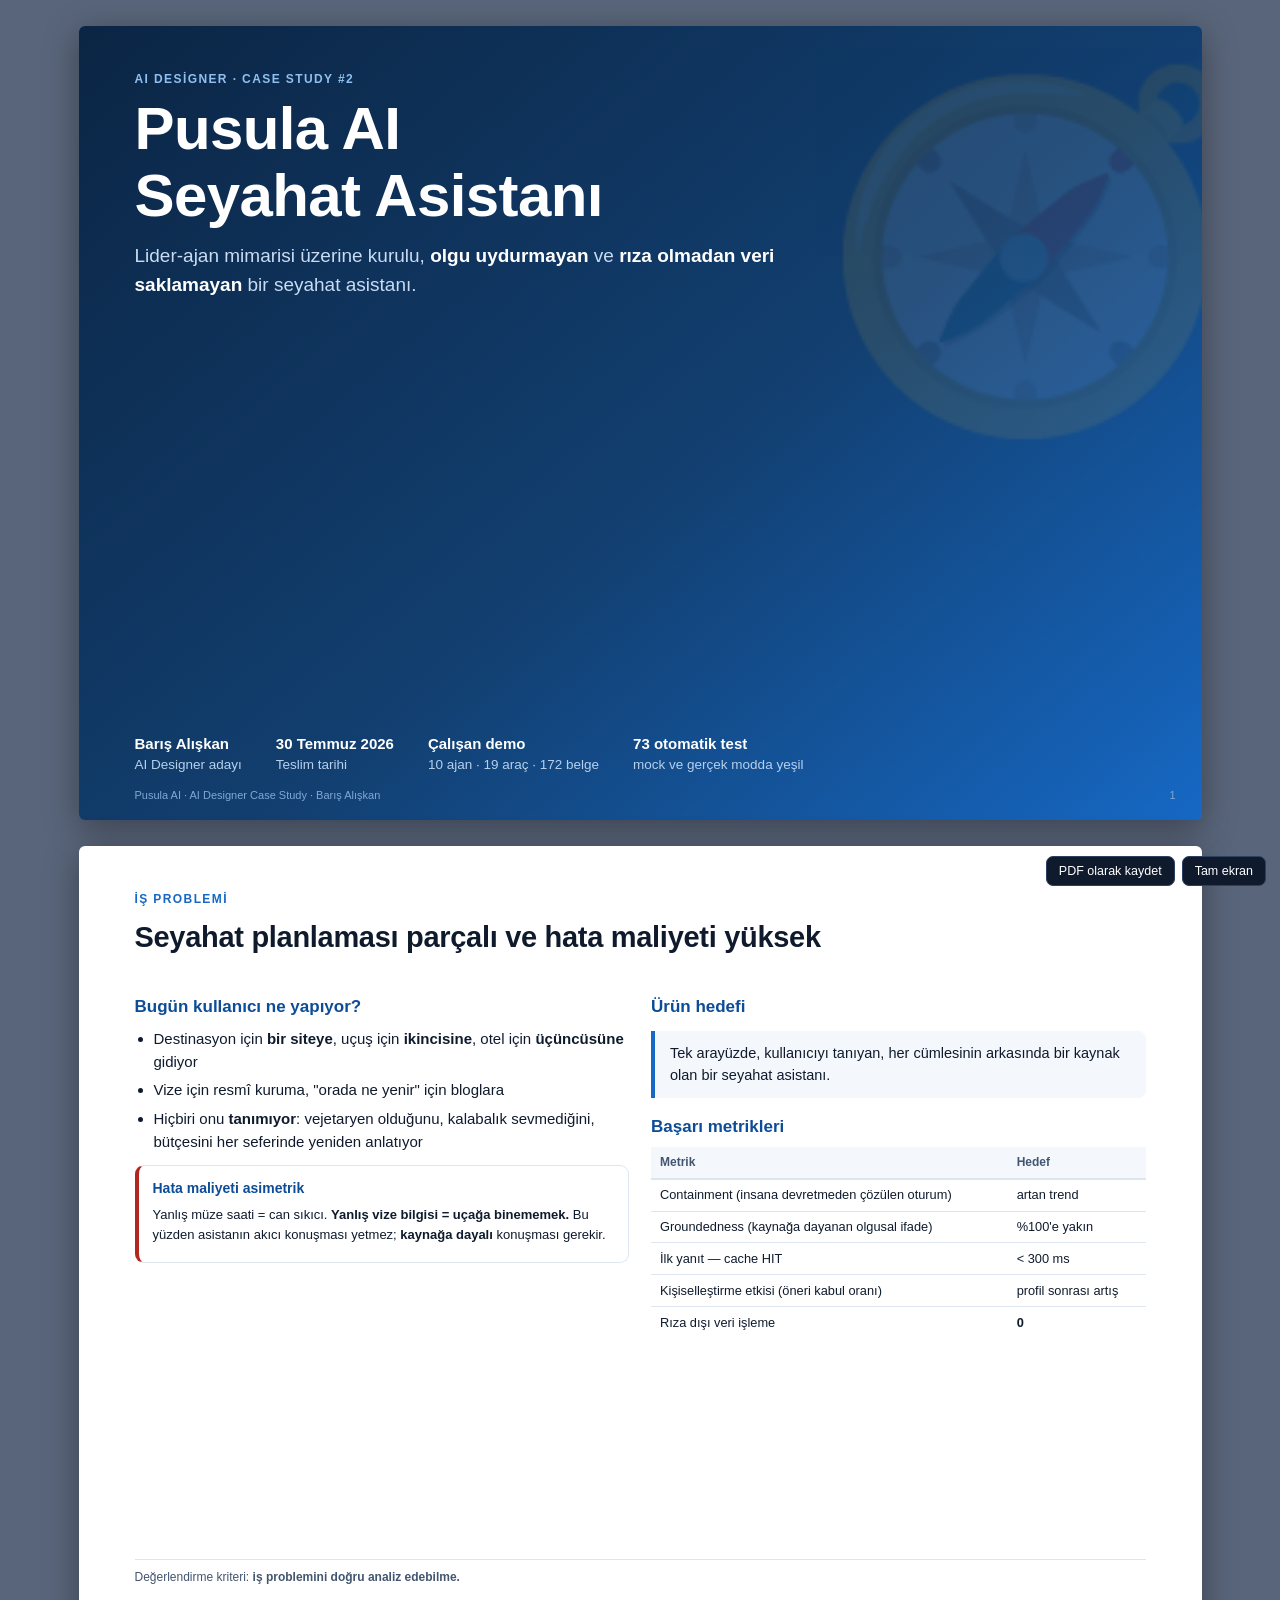
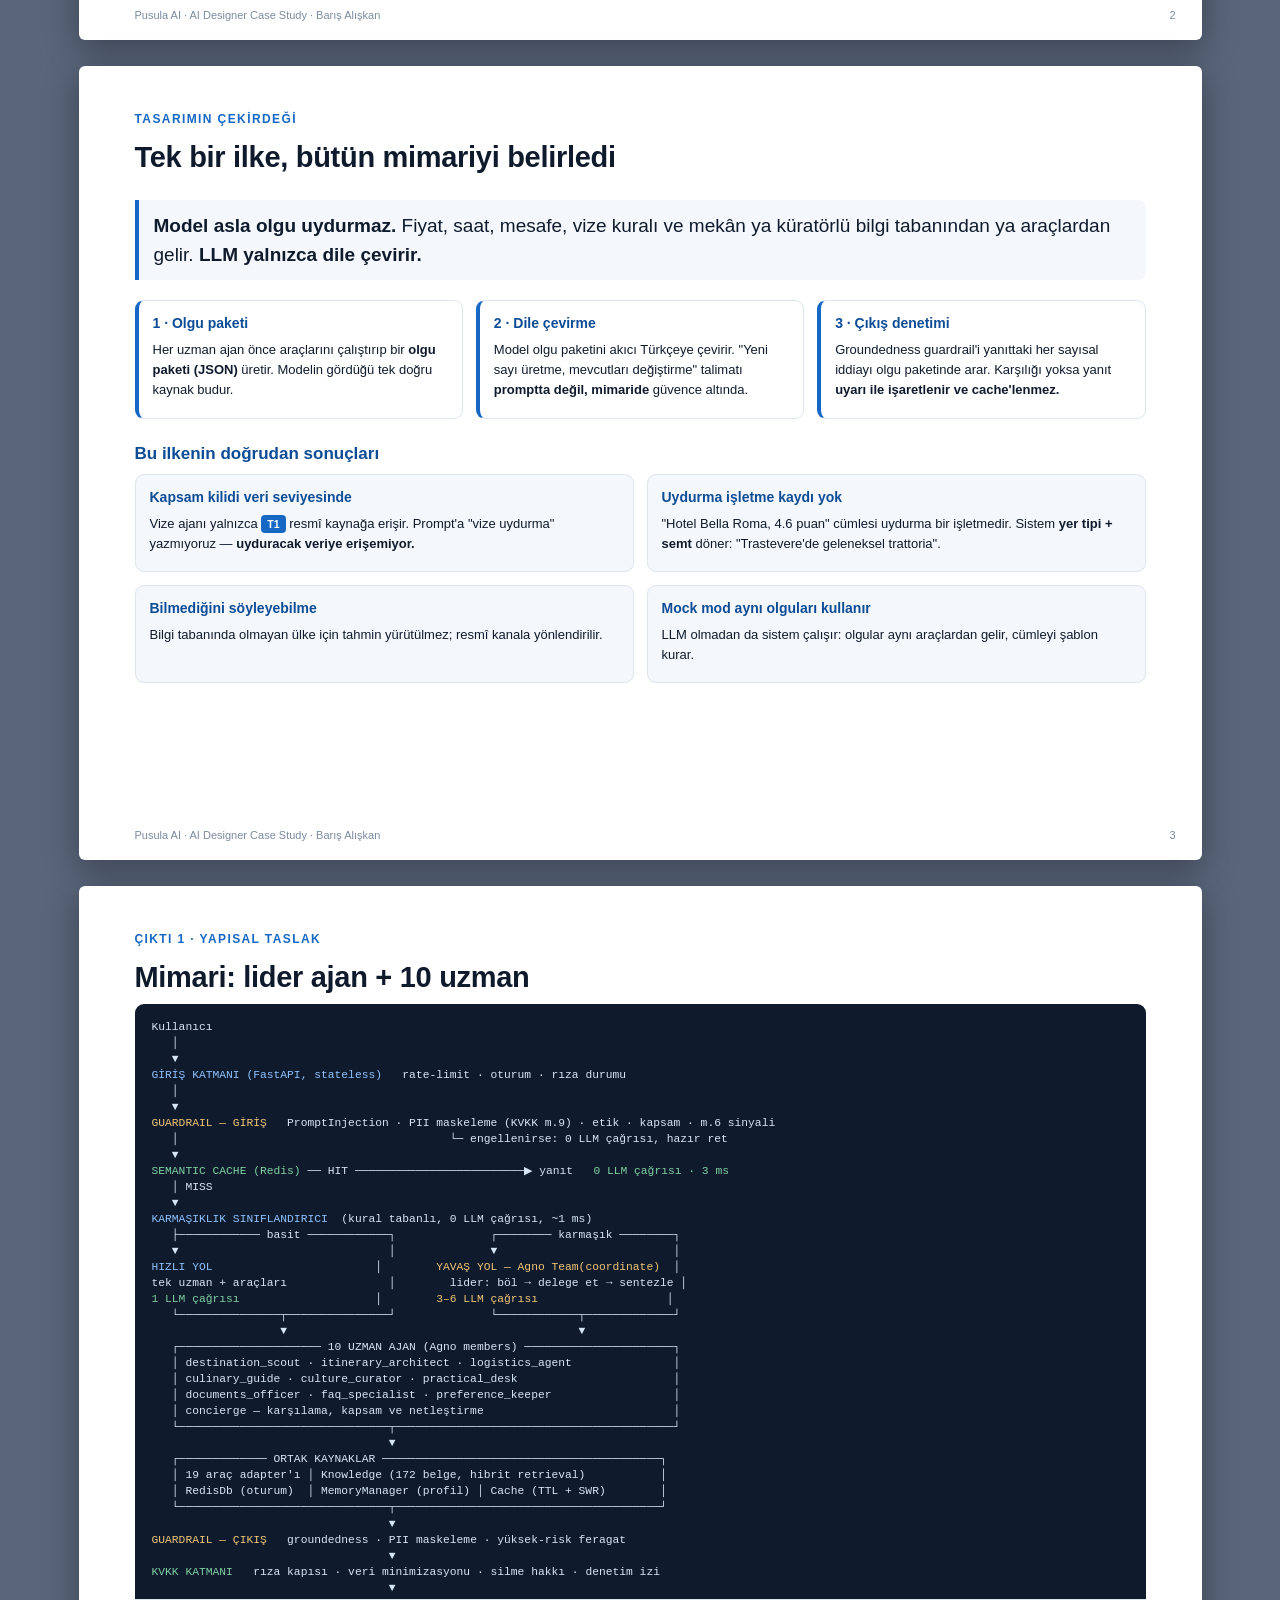
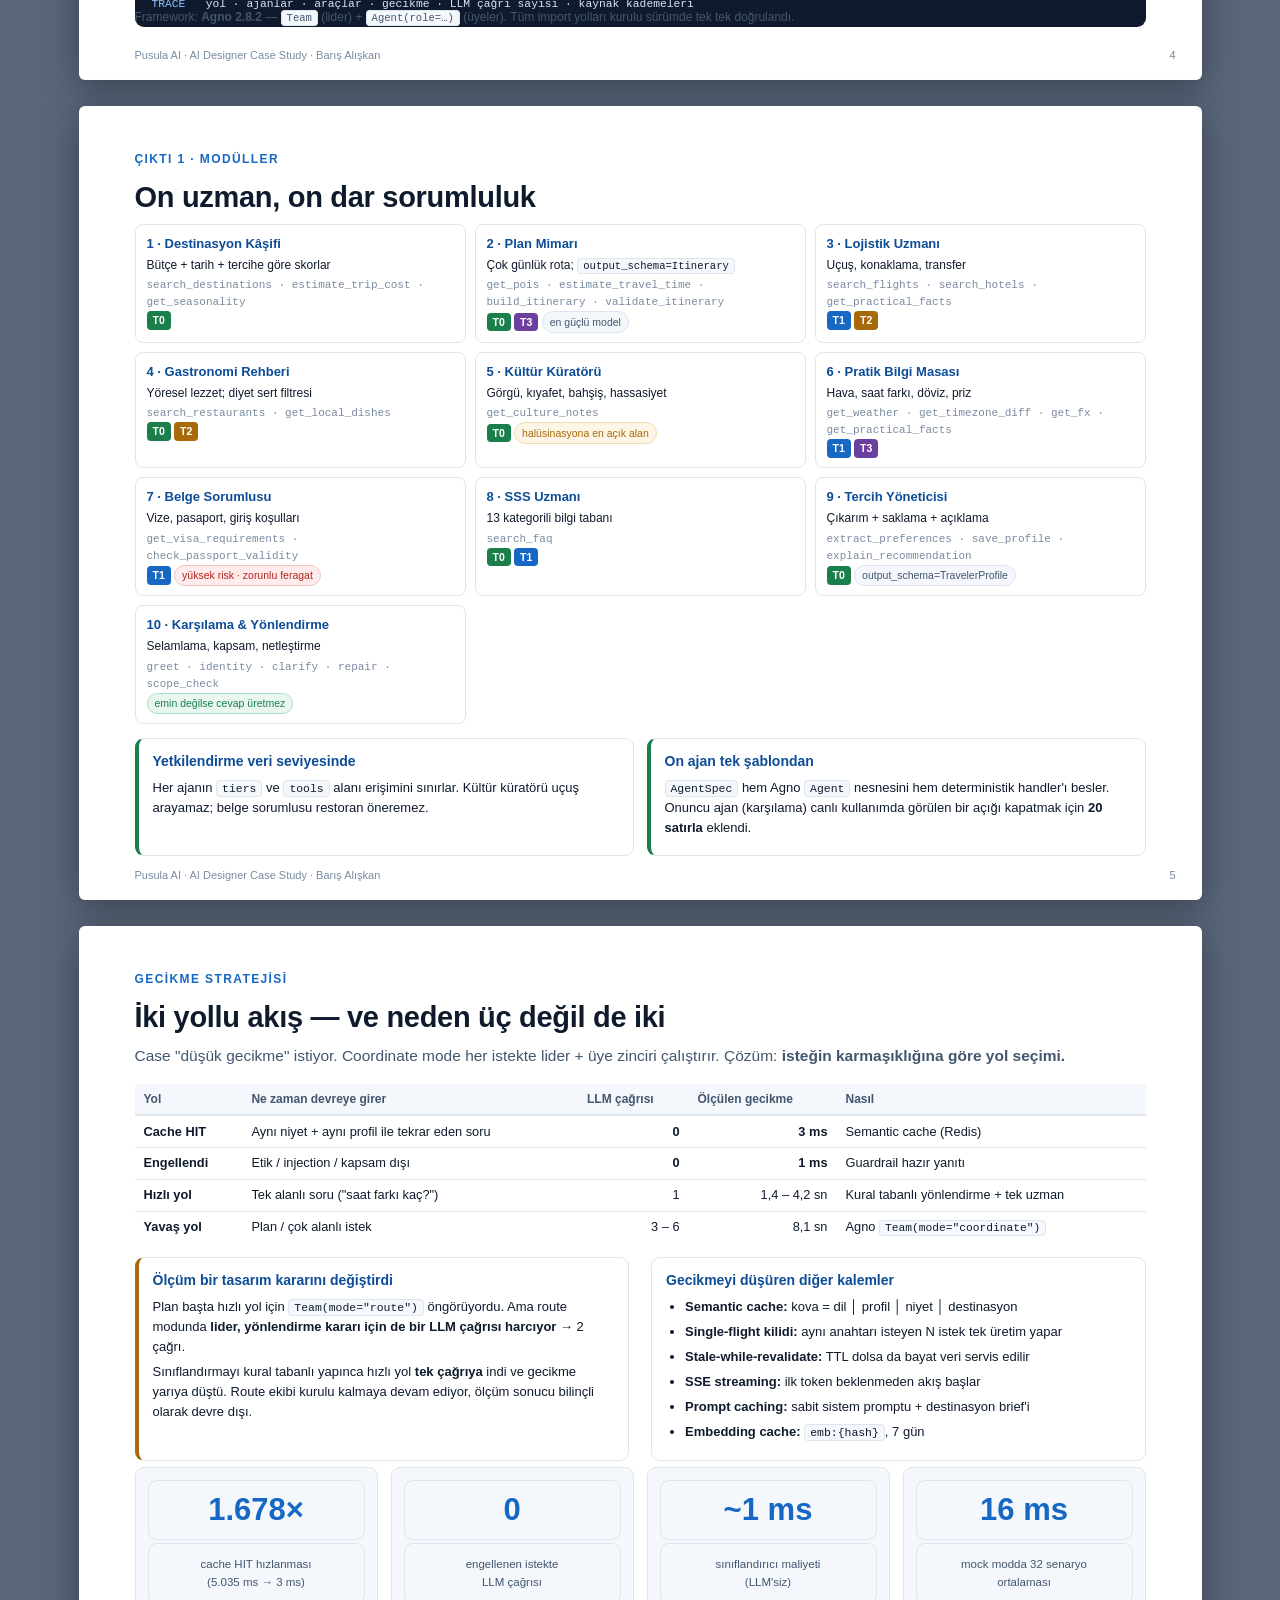
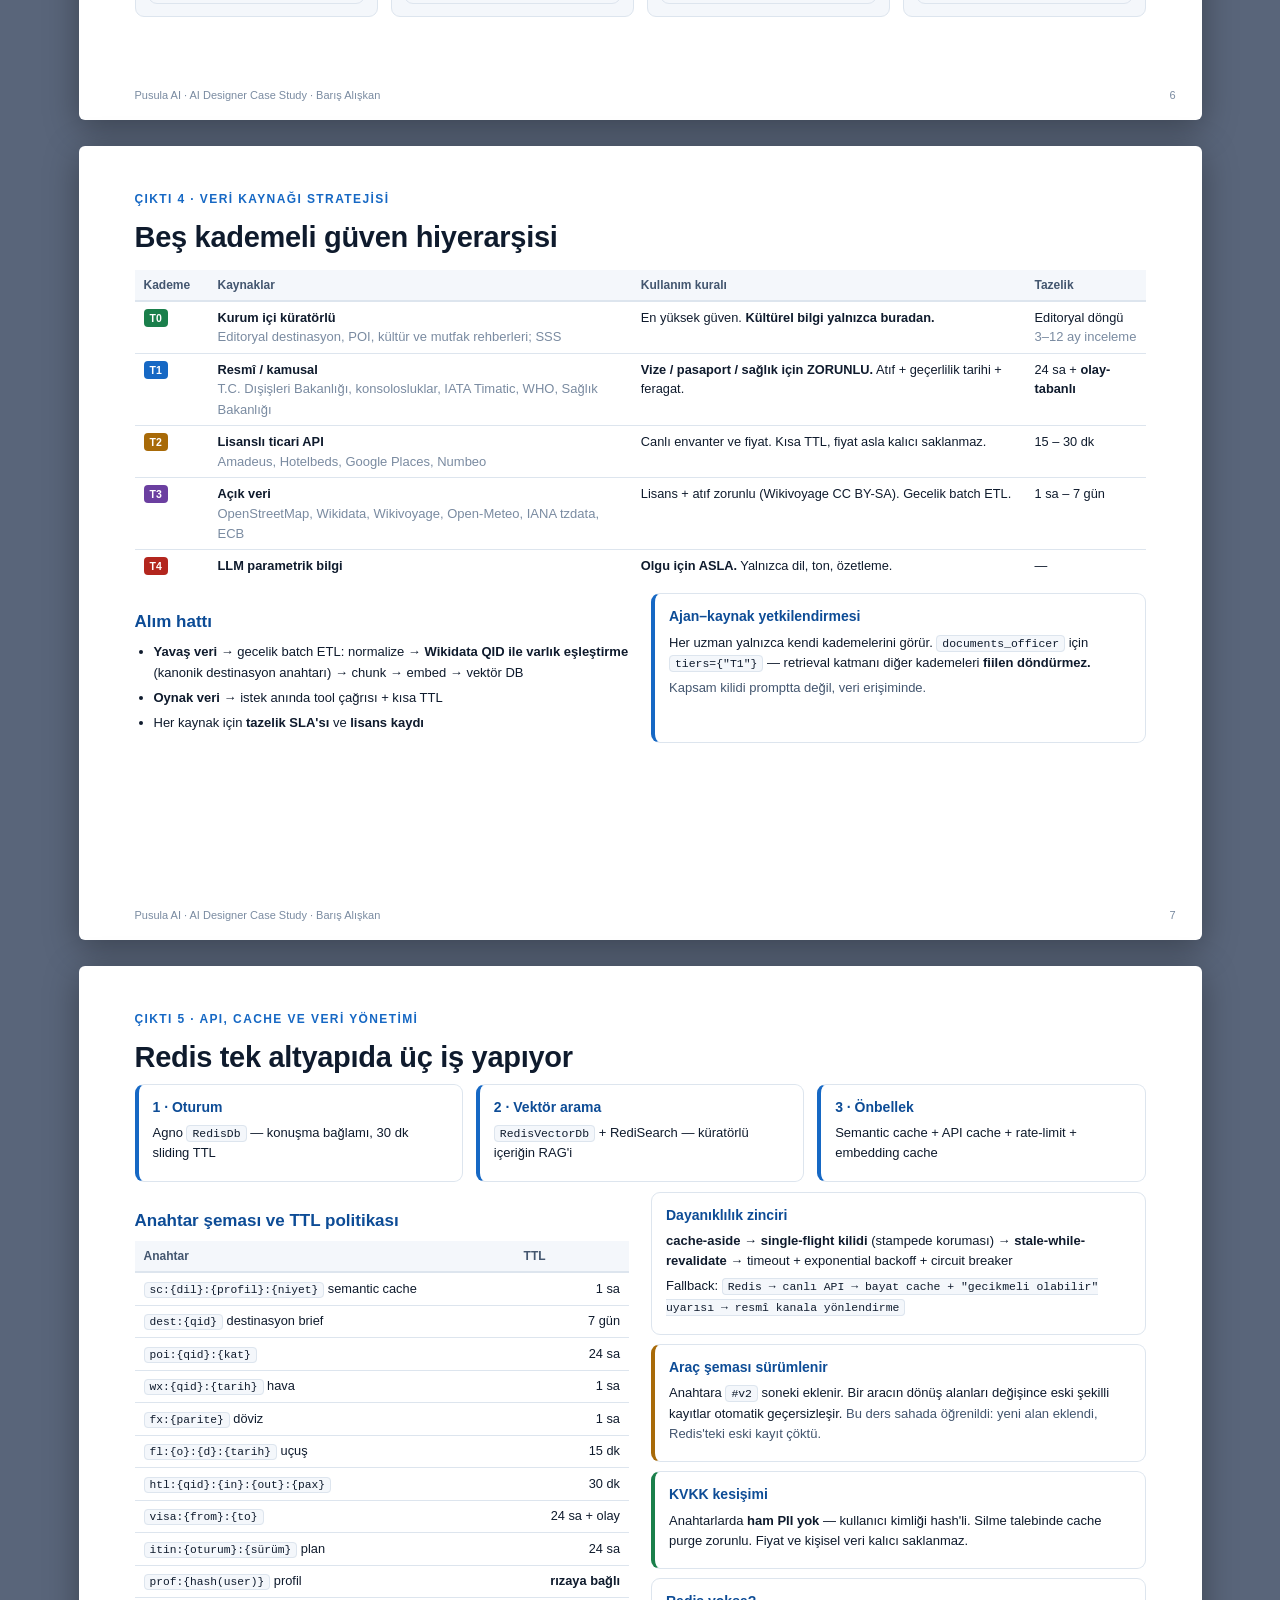
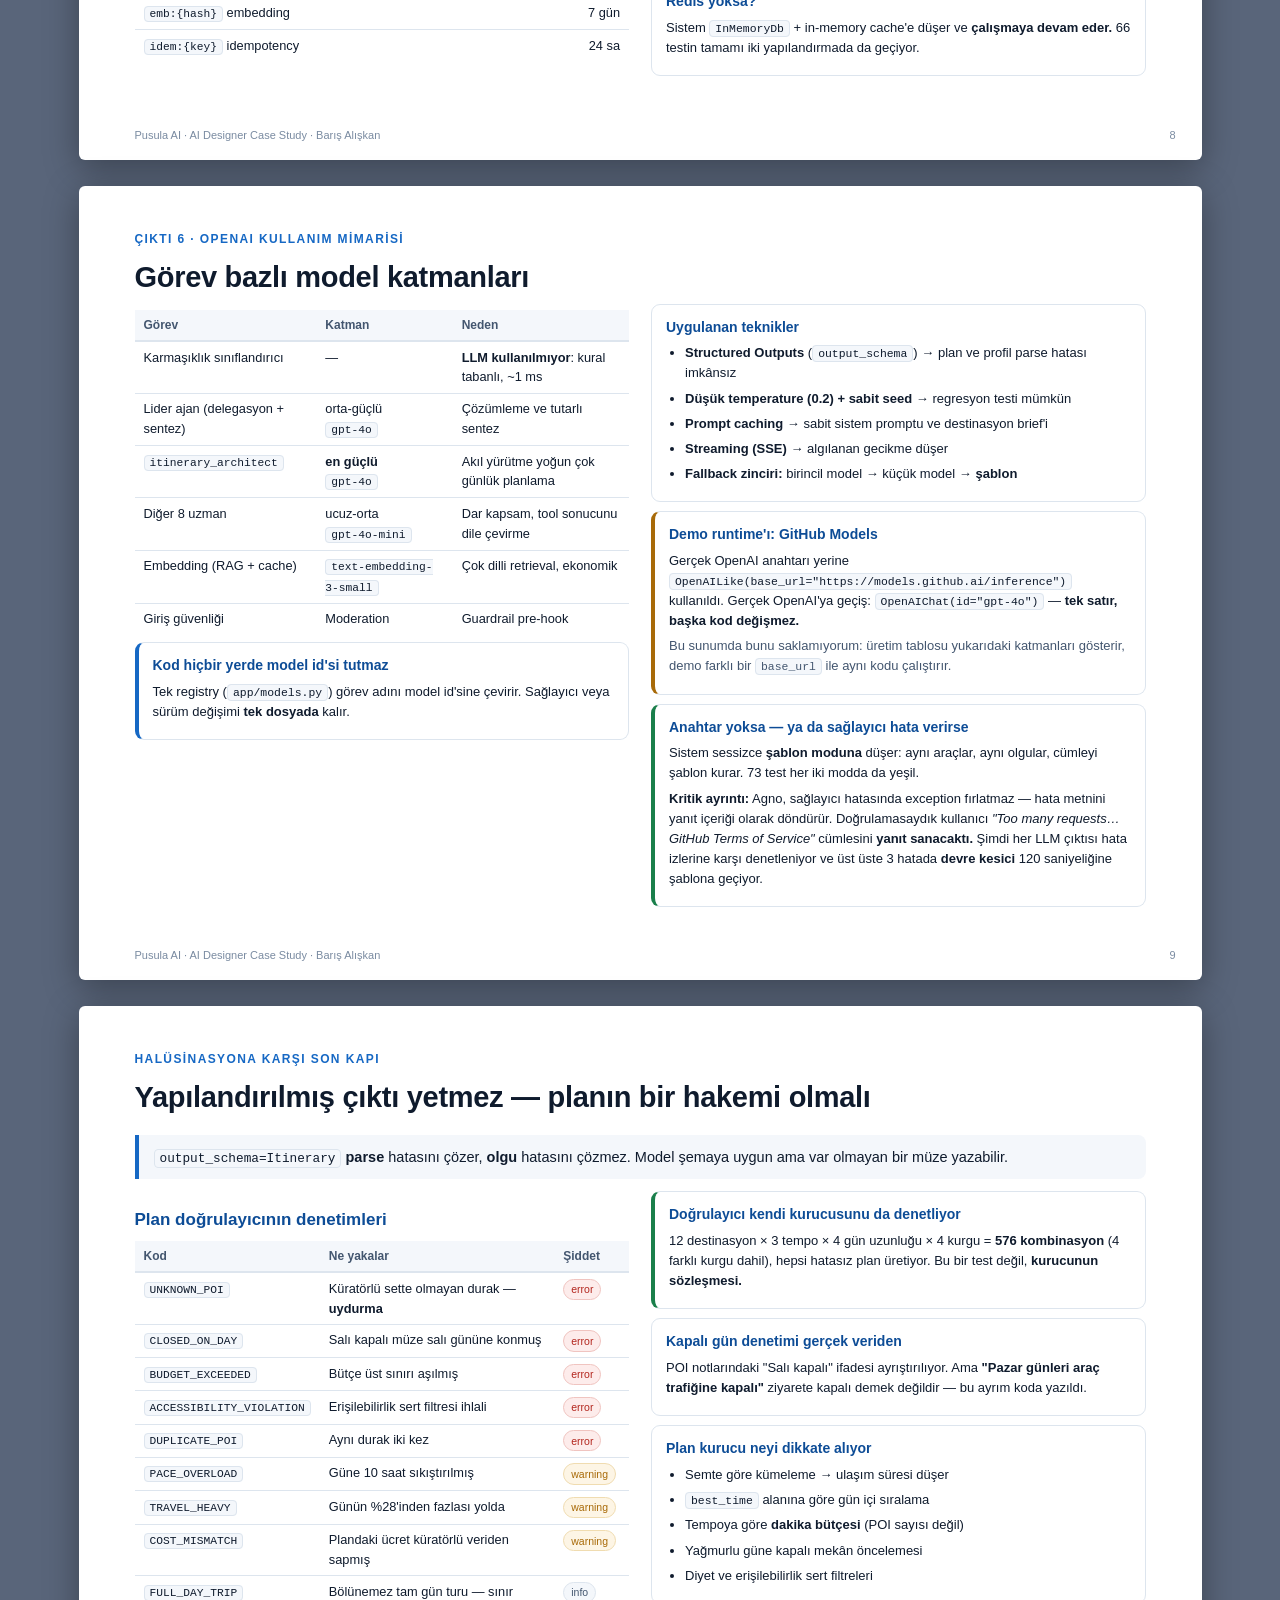
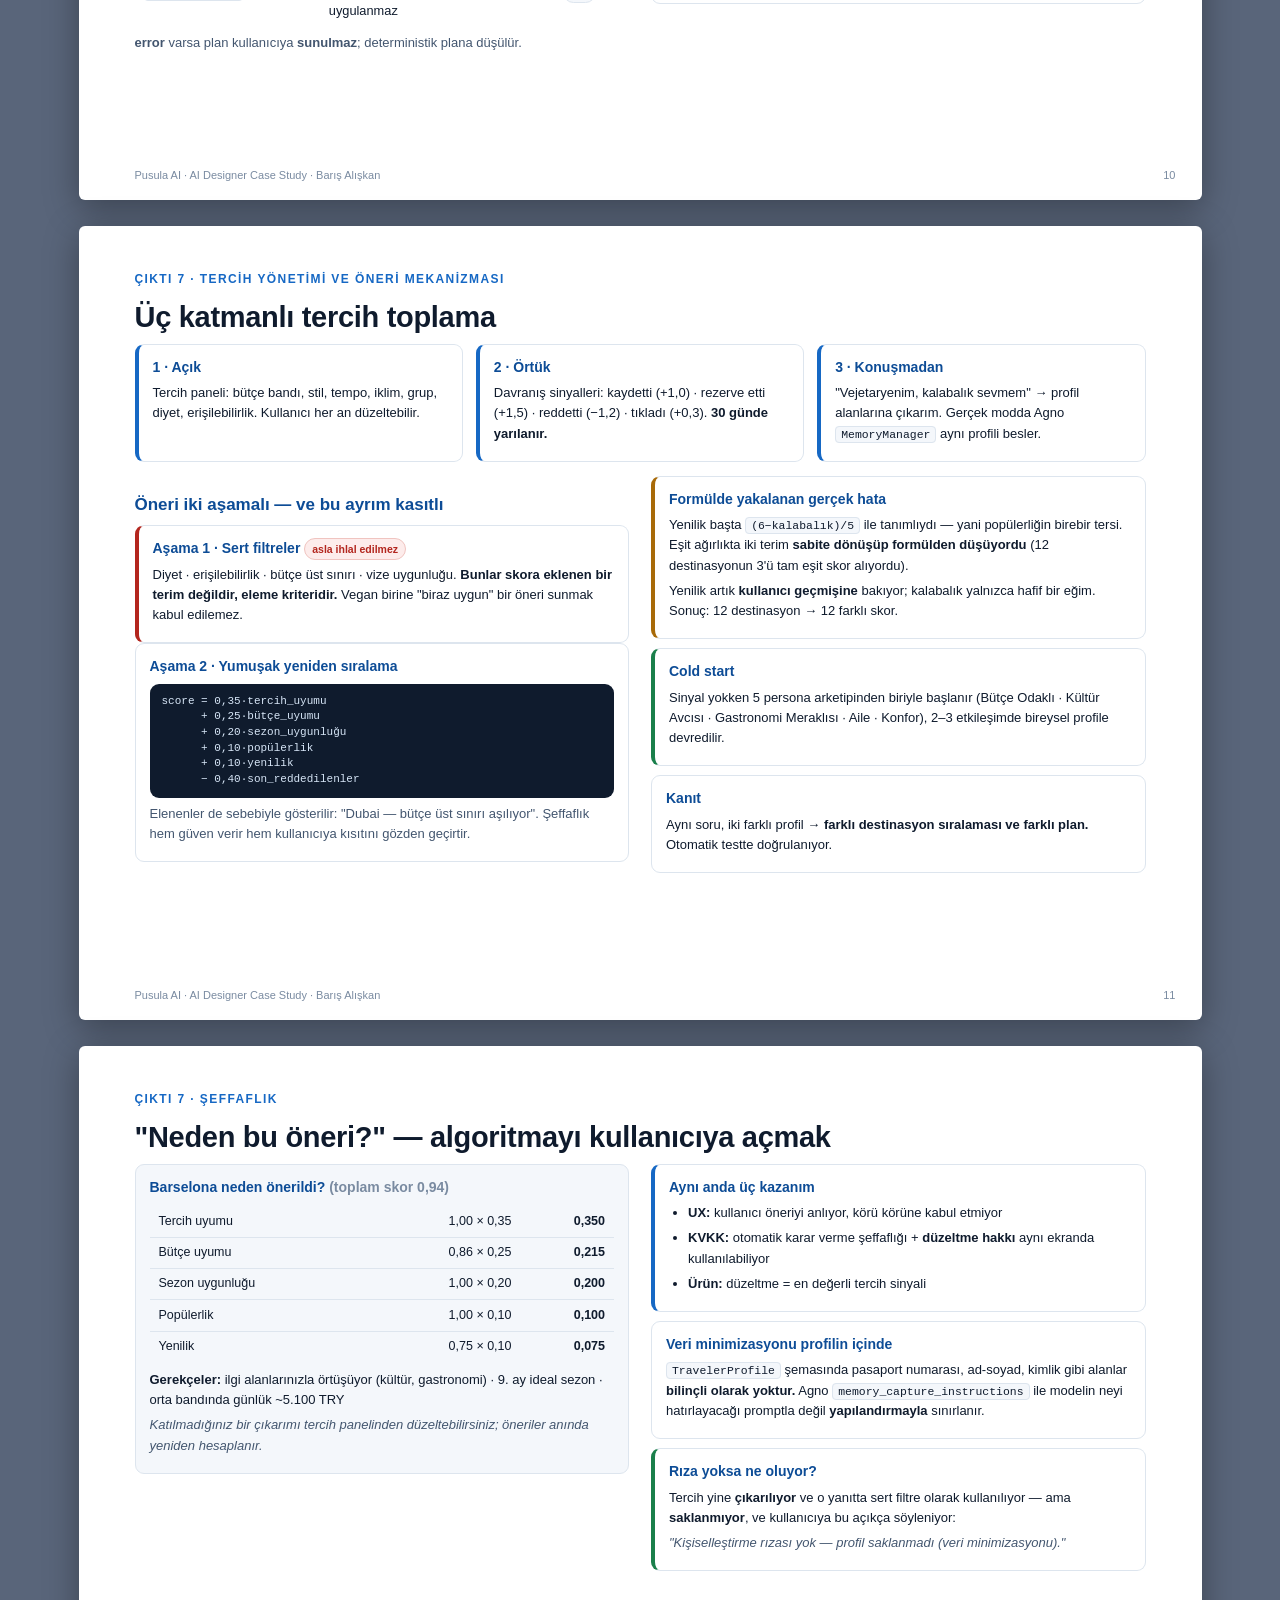
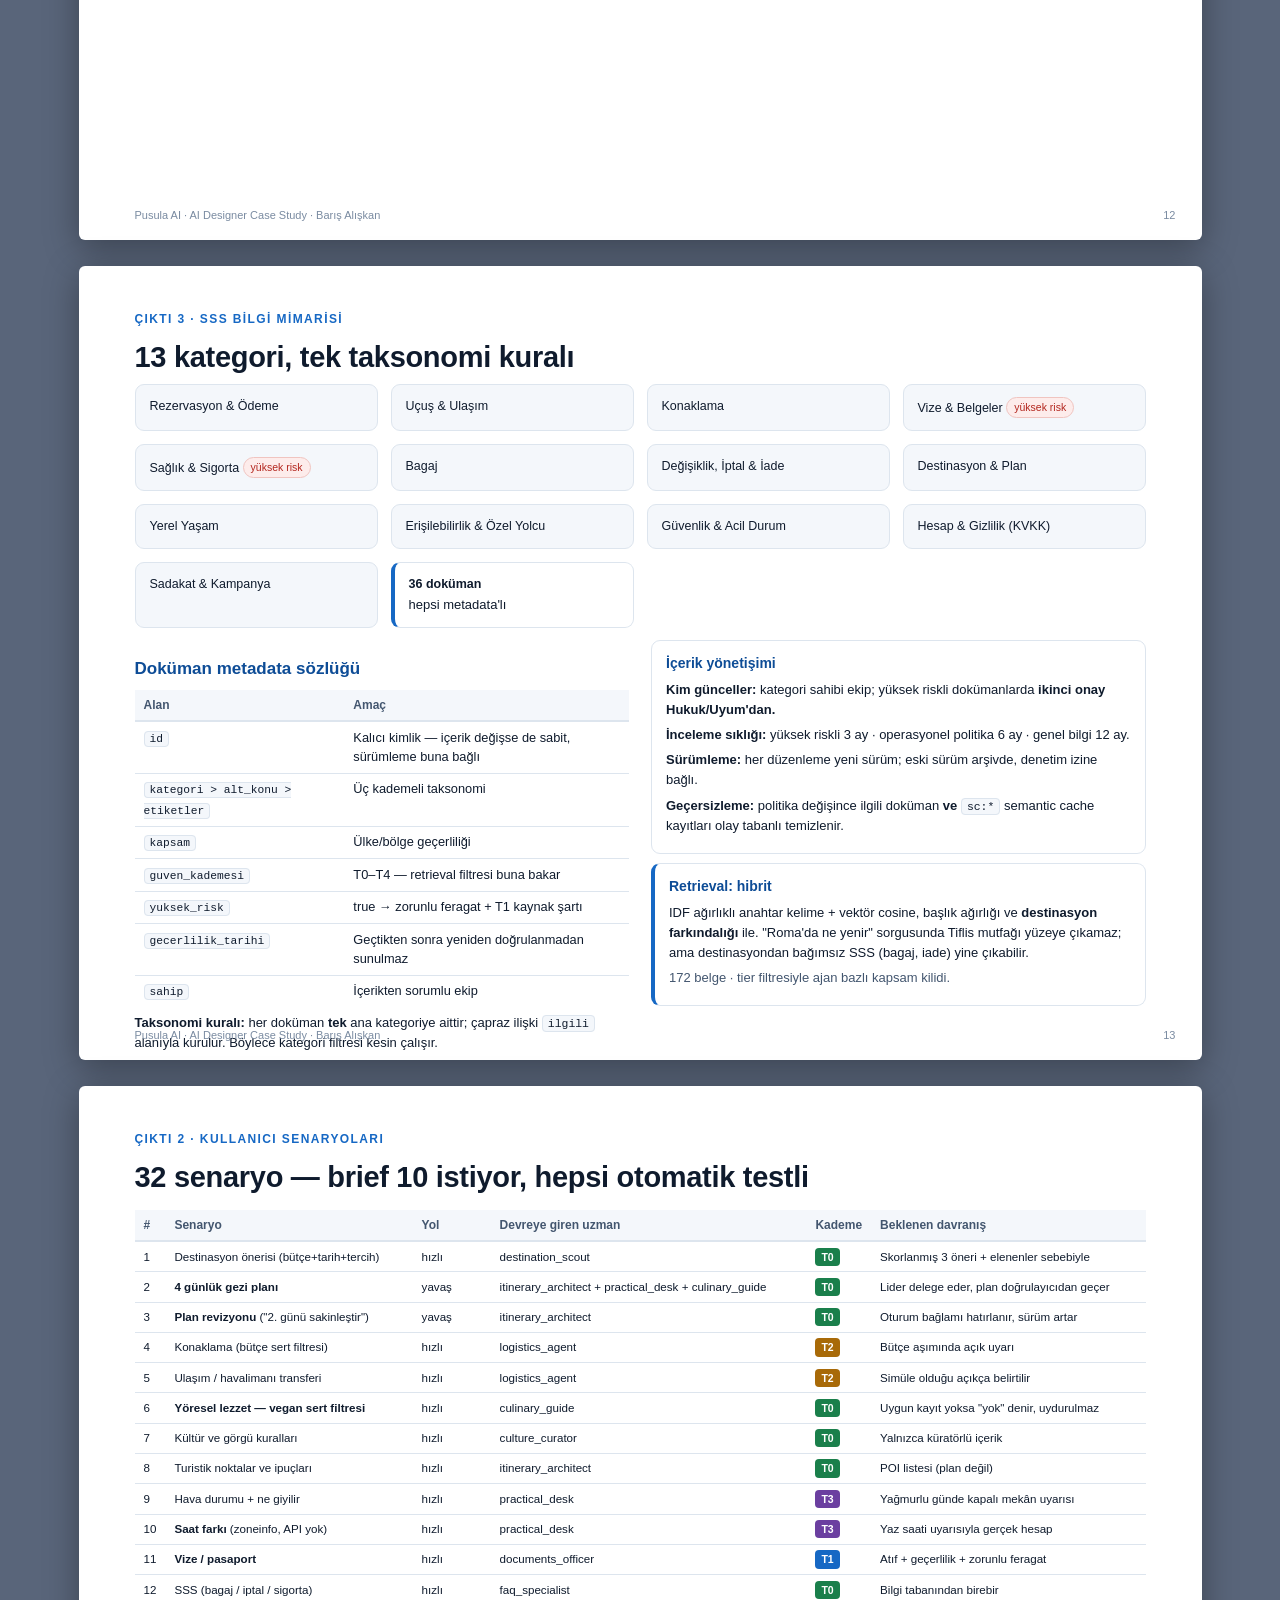
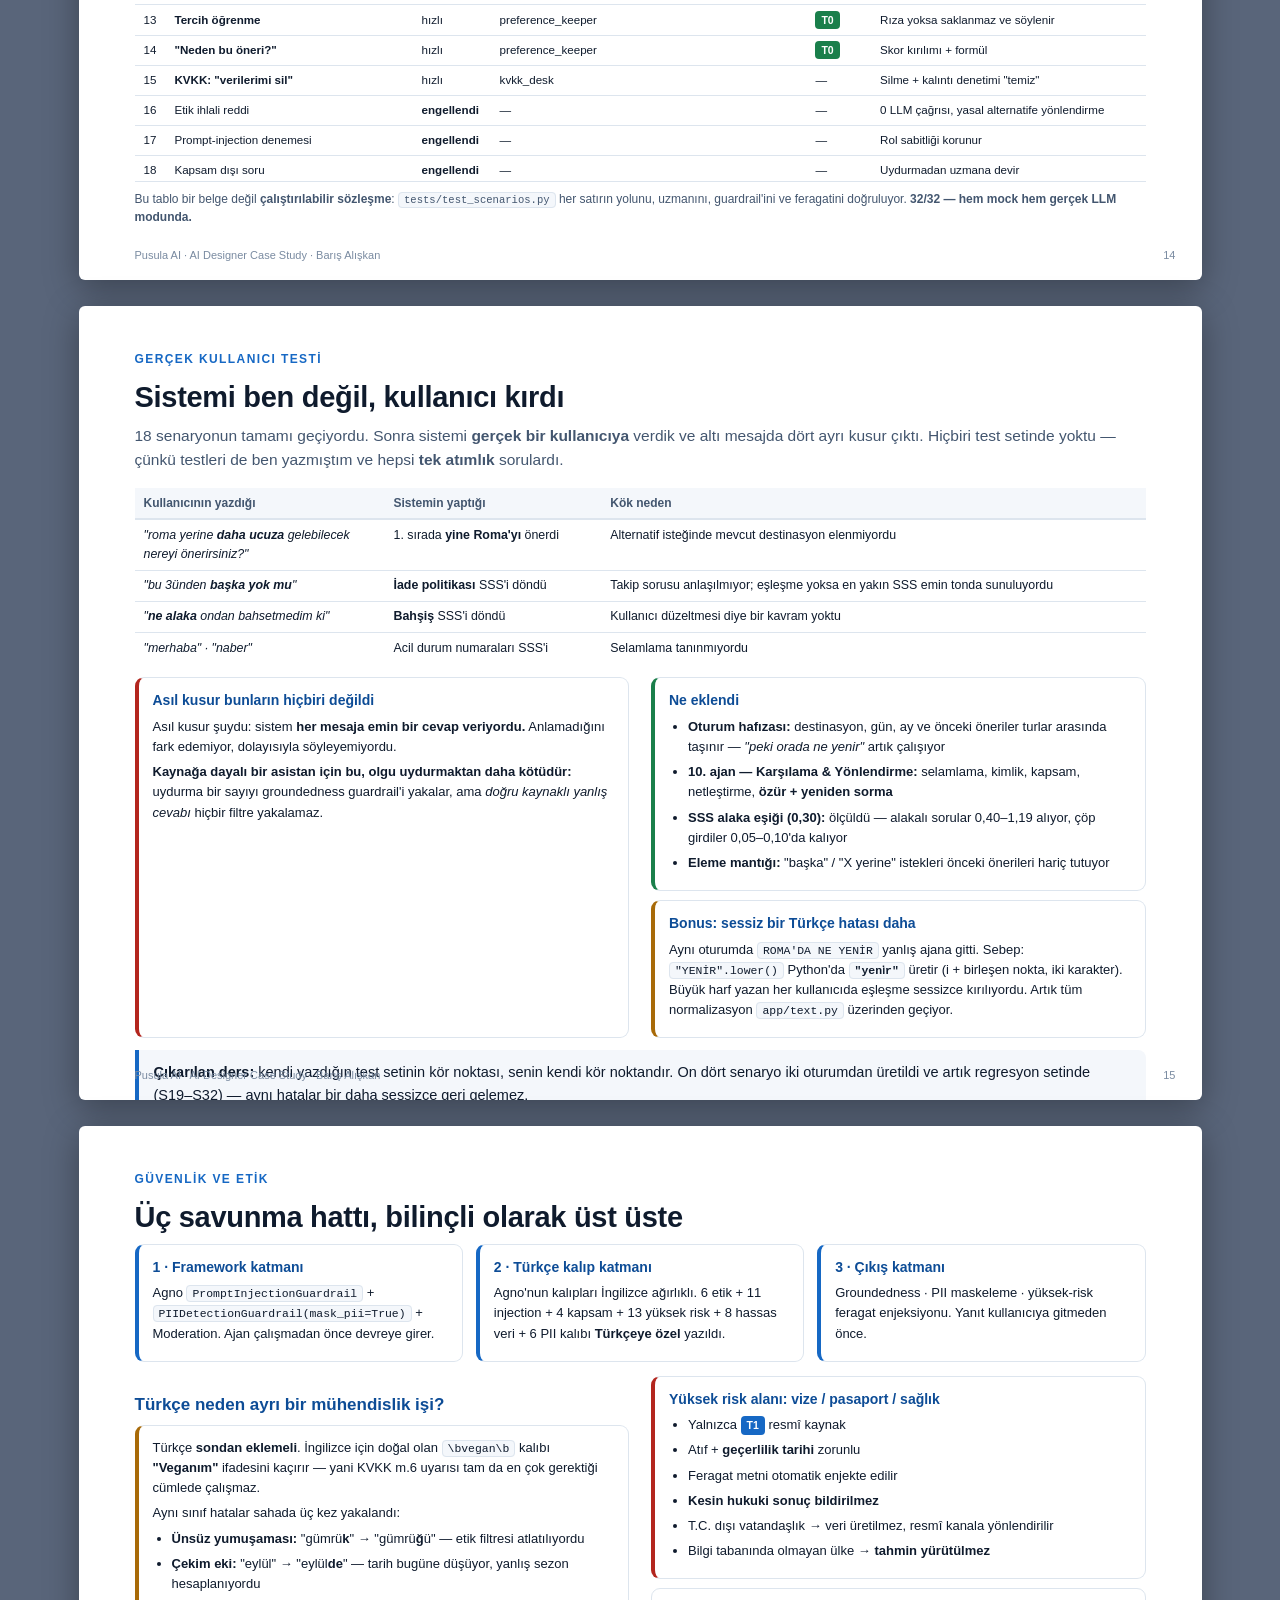
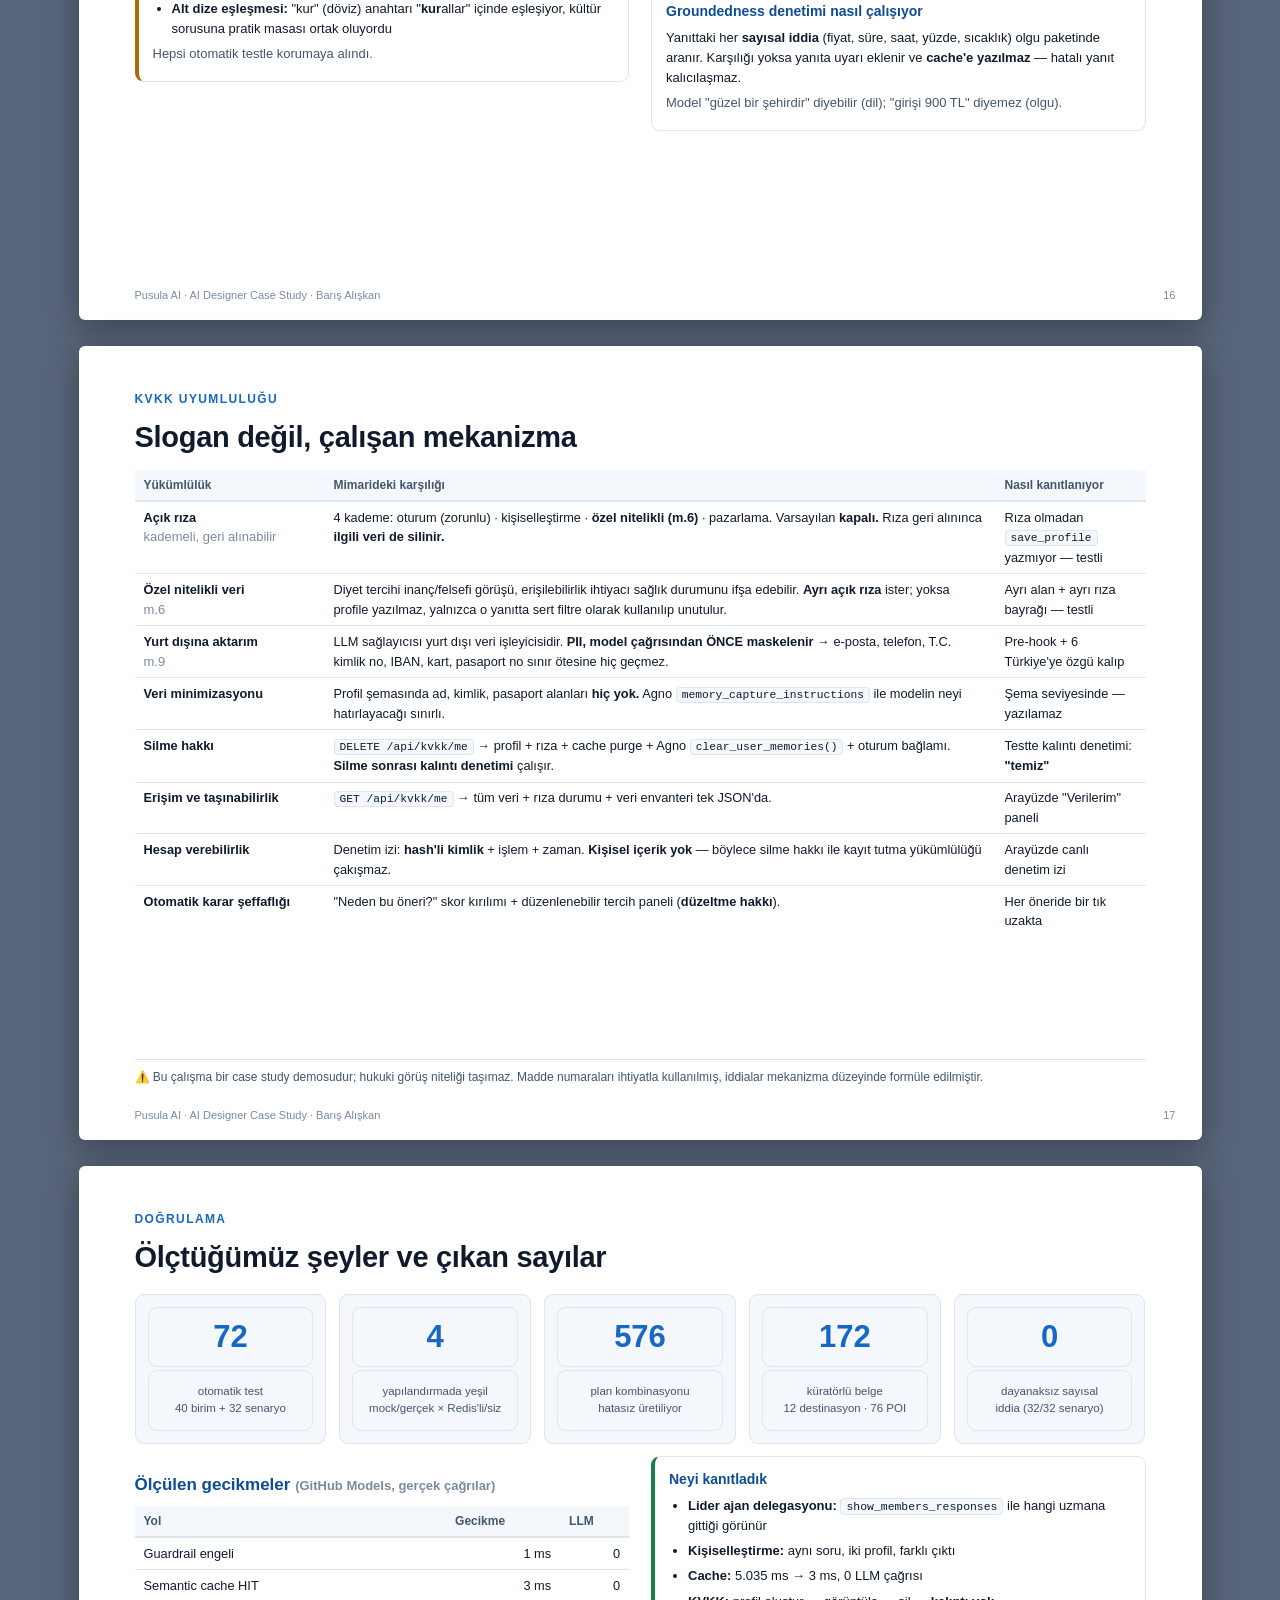
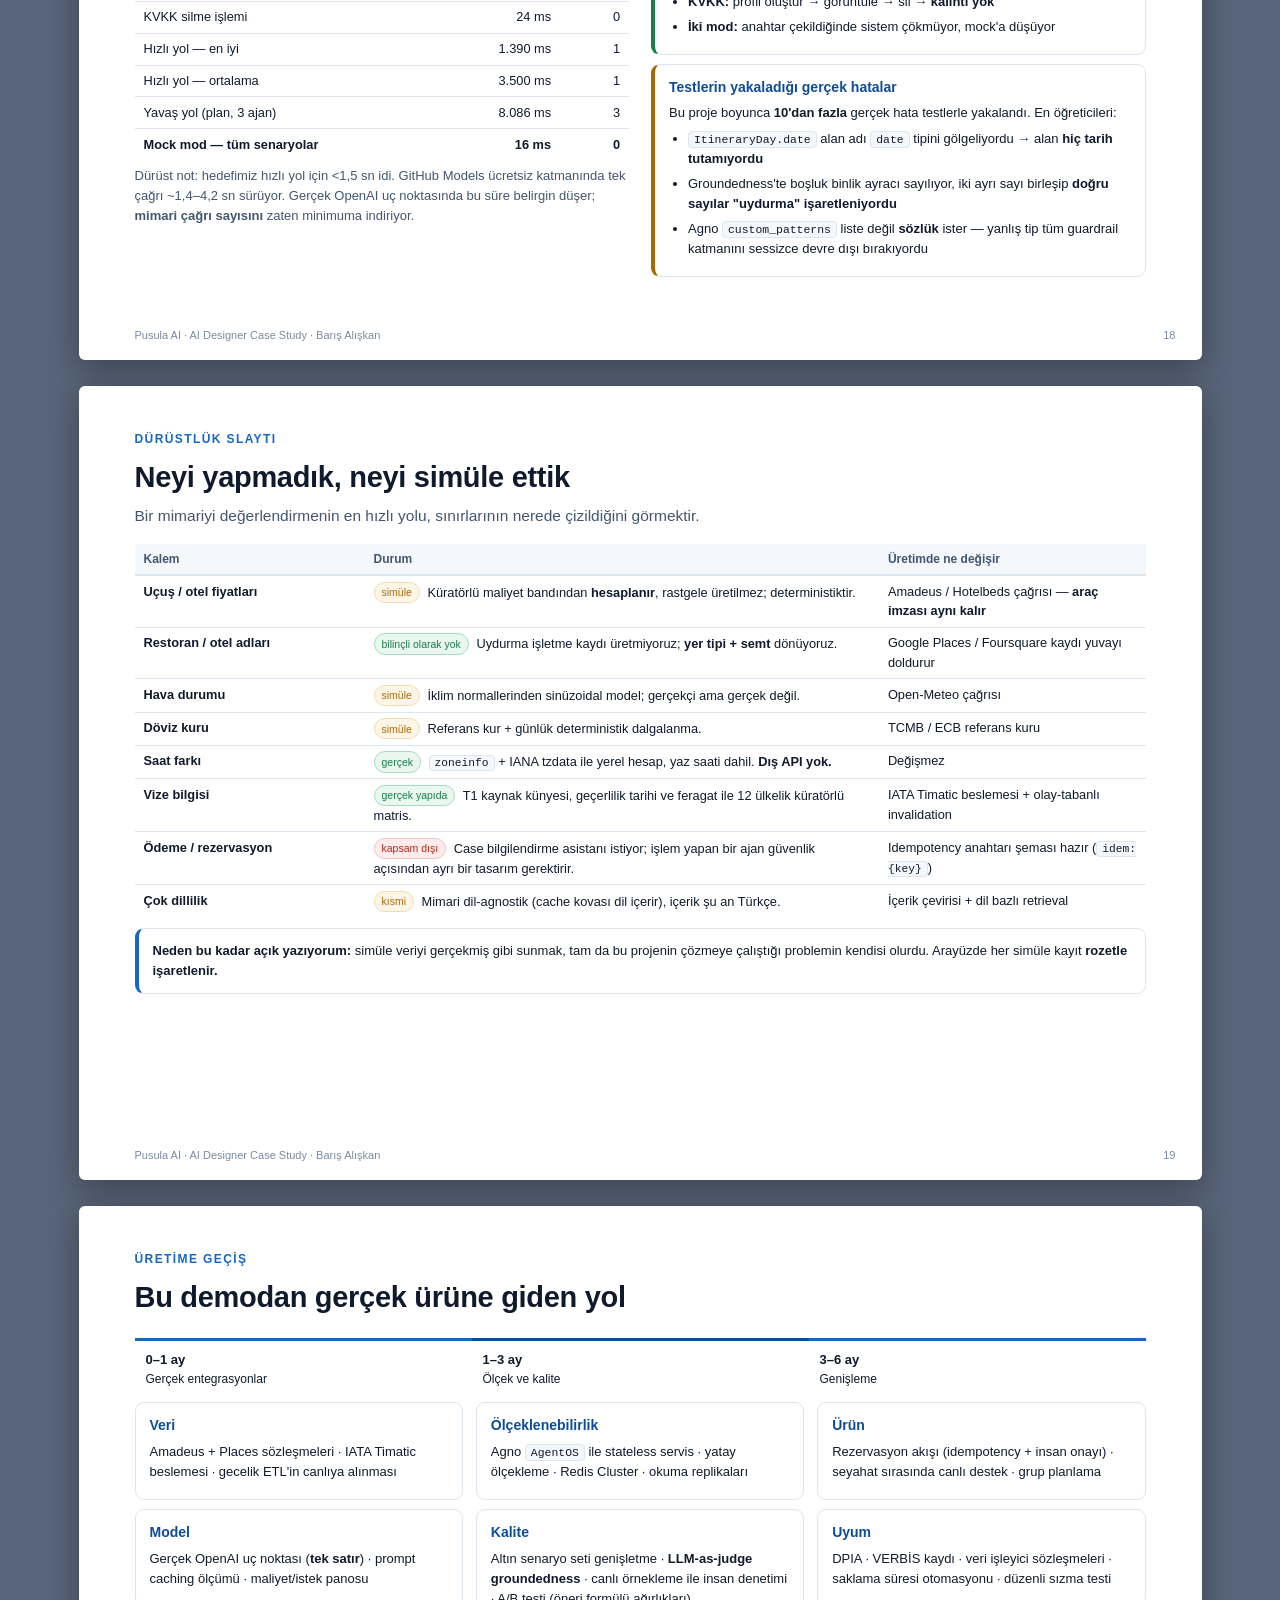
==== commit 2dee6f1e: "Sağlayıcı hata metni kullanıcıya sızıyordu — brownout regresyonu kapatıldı GitHub Models emeklilik s" ====
--- a/slides/index.html
+++ b/slides/index.html
@@ -109,6 +109,10 @@
 .agent b{display:block;font-size:13px;color:var(--accent2);margin-bottom:2px}
 .agent .tools{color:var(--ink3);font-size:11px;margin-top:3px;font-family:ui-monospace,Menlo,monospace}
 
+.shot{border:1px solid var(--line);border-radius:9px;background:#1e1e1e;
+  padding:7px;overflow:hidden}
+.shot img{width:100%;height:auto;display:block;border-radius:5px}
+
 .two{display:grid;grid-template-columns:1fr 1fr;gap:22px}
 .stack{display:flex;flex-direction:column;gap:9px}
 
@@ -144,7 +148,7 @@
     <div><b>Barış Alışkan</b>AI Designer adayı</div>
     <div><b>30 Temmuz 2026</b>Teslim tarihi</div>
     <div><b>Çalışan demo</b>10 ajan · 19 araç · 172 belge</div>
-    <div><b>72 otomatik test</b>mock ve gerçek modda yeşil</div>
+    <div><b>73 otomatik test</b>mock ve gerçek modda yeşil</div>
   </div>
 </section>
 
@@ -534,7 +538,7 @@
           katmanları gösterir, demo farklı bir <code>base_url</code> ile aynı kodu çalıştırır.</p></div>
         <div class="box ok"><h4>Anahtar yoksa — ya da sağlayıcı hata verirse</h4>
           <p class="small">Sistem sessizce <b>şablon moduna</b> düşer: aynı araçlar, aynı
-          olgular, cümleyi şablon kurar. 72 test her iki modda da yeşil.</p>
+          olgular, cümleyi şablon kurar. 73 test her iki modda da yeşil.</p>
           <p class="small"><b>Kritik ayrıntı:</b> Agno, sağlayıcı hatasında exception
           fırlatmaz — hata metnini yanıt içeriği olarak döndürür. Doğrulamasaydık kullanıcı
           <i>"Too many requests… GitHub Terms of Service"</i> cümlesini <b>yanıt sanacaktı.</b>
@@ -1151,7 +1155,7 @@
           <td>Slayt 13 · <code>faq.json</code></td></tr>
       <tr><td>4</td><td>Veri kaynağı stratejisi</td>
           <td>5 kademeli güven hiyerarşisi + alım hattı + ajan-kaynak yetkilendirmesi</td>
-          <td>Slayt 7 · n8n ETL akışı</td></tr>
+          <td>Slayt 7 · 23 (n8n hattı)</td></tr>
       <tr><td>5</td><td>API, cache (Redis) ve veri yönetimi</td>
           <td>Redis üç işte · 13 anahtar şeması · TTL politikası · dayanıklılık zinciri</td>
           <td>Slayt 8 · çalışan cache</td></tr>
@@ -1172,14 +1176,69 @@
       <div class="box soft"><h4>Teslim paketi</h4>
         <p class="small"><b>Sunum</b> (bu dosya, PDF) · <b>çalışan demo</b>
         (FastAPI + SSE + web arayüzü) · <b>n8n görsel akışları</b> (2 adet) ·
-        <b>72 otomatik test</b> · <b>tasarım dokümanı</b> (PLAN.md) ·
+        <b>73 otomatik test</b> · <b>tasarım dokümanı</b> (PLAN.md) ·
         <b>video konuşma metni</b></p></div>
     </div>
   </div>
 </section>
 
-<!-- 21 ──────────────────────────────────────────────── -->
-<section class="slide cover" data-no="22">
+<!-- 22 ──────────────────────────────────────────────── -->
+<section class="slide" data-no="22">
+  <p class="eyebrow">Ek · Görsel iş akışı</p>
+  <h2>Aynı mimarinin n8n karşılığı — ana akış</h2>
+  <p class="sub">Case, n8n / Langflow / Dify gibi platformlardan ilham alınabileceğini
+    söylüyor. Python uygulamasındaki iki yollu akışı, aynı istasyonlarla n8n'de de modelledim.</p>
+  <div class="body">
+    <div class="shot"><img src="[data-uri]" alt="Pusula AI — n8n ana akışı"></div>
+    <div class="grid g4" style="margin-top:13px">
+      <div class="box soft"><h4>Guardrail en başta</h4>
+        <p class="small">Blok kararı LLM'den <b>önce</b> veriliyor. Hazır ret yanıtı:
+        0 LLM çağrısı, 0 veri sızıntısı.</p></div>
+      <div class="box soft"><h4>Yol seçimi bedava</h4>
+        <p class="small">Sınıflandırıcı kural tabanlı, <b>sıfır LLM çağrısı</b>.
+        Hızlı yol 1 çağrı, cache HIT 0 çağrı.</p></div>
+      <div class="box soft"><h4>İki ayrı denetim</h4>
+        <p class="small">Plan doğrulayıcı + çıkış guardrail'i. Yanıttaki <b>her sayı</b>
+        bir olgu paketine dayanmak zorunda.</p></div>
+      <div class="box soft"><h4>Cache en sonda</h4>
+        <p class="small">Semantic cache yazımı guardrail'den <b>sonra</b> duruyor.
+        Doğrulanmamış yanıt cache'e giremiyor.</p></div>
+    </div>
+    <p class="note" style="margin-top:13px">Depoda: <code>n8n/pusula-ana-akis.json</code>
+      — düğüm düğüm okunuşu <code>n8n/README.md</code>'de.</p>
+  </div>
+</section>
+
+<!-- 23 ──────────────────────────────────────────────── -->
+<section class="slide" data-no="23">
+  <p class="eyebrow">Ek · Görsel iş akışı</p>
+  <h2>Gecelik veri hattı — tazelik ve maliyet birlikte</h2>
+  <p class="sub">Yavaş değişen bilgi gece toplanıyor, doğrulanıyor ve vektör veritabanına
+    yazılıyor. Slayt 7'deki kademeli güven hiyerarşisinin alım hattı tarafı.</p>
+  <div class="body">
+    <div class="shot"><img src="[data-uri]" alt="Pusula AI — n8n veri hattı"></div>
+    <div class="grid g4" style="margin-top:13px">
+      <div class="box soft"><h4>Üç kaynak, üç kural</h4>
+        <p class="small"><span class="tier T0">T0</span> insan onaylı ·
+        <span class="tier T1">T1</span> resmî ·
+        <span class="tier T3">T3</span> lisans + atıf zorunlu.</p></div>
+      <div class="box soft"><h4>Önce diff, sonra embed</h4>
+        <p class="small">Değişmeyen kaynak <b>yeniden embed edilmiyor</b>.
+        Embedding maliyeti böyle kontrol altında kalıyor.</p></div>
+      <div class="box soft"><h4>Olay-tabanlı invalidation</h4>
+        <p class="small">Vize gibi veride TTL beklemek yetmiyor. Mevzuat değişince
+        bayat cache <b>anında</b> düşürülüyor.</p></div>
+      <div class="box soft"><h4>Tazelik SLA'sı ölçülüyor</h4>
+        <p class="small">Her kaynağın tazelik taahhüdü raporlanıyor —
+        "güncel veri" bir iddia değil, bir metrik.</p></div>
+    </div>
+    <p class="note" style="margin-top:13px">Depoda: <code>n8n/pusula-veri-hatti.json</code>
+      — düğüm düğüm okunuşu <code>n8n/README.md</code>'de.</p>
+  </div>
+</section>
+
+<!-- 24 ──────────────────────────────────────────────── -->
+<section class="slide cover" data-no="24">
   <div class="compass">🧭</div>
   <p class="eyebrow" style="color:#8fc0f0">Teşekkürler</p>
   <h1 style="font-size:46px">Sorular?</h1>
@@ -1187,6 +1246,11 @@
     Demo canlı olarak çalıştırılabilir: <code style="background:rgba(255,255,255,.14);
     border-color:rgba(255,255,255,.3);color:#fff">localhost:8000</code> —
     LLM anahtarı olmadan da, Redis olmadan da.
+  </p>
+  <p class="sub" style="font-size:17px;margin-top:14px">
+    Kaynak kod, dokümantasyon ve senaryo testleri:<br>
+    <code style="background:rgba(255,255,255,.14);border-color:rgba(255,255,255,.3);
+    color:#fff;font-size:16px">github.com/barisaliskan/pusula-travel-agent</code>
   </p>
   <div class="meta" style="margin-top:auto">
     <div><b>Barış Alışkan</b>AI Designer adayı</div>
